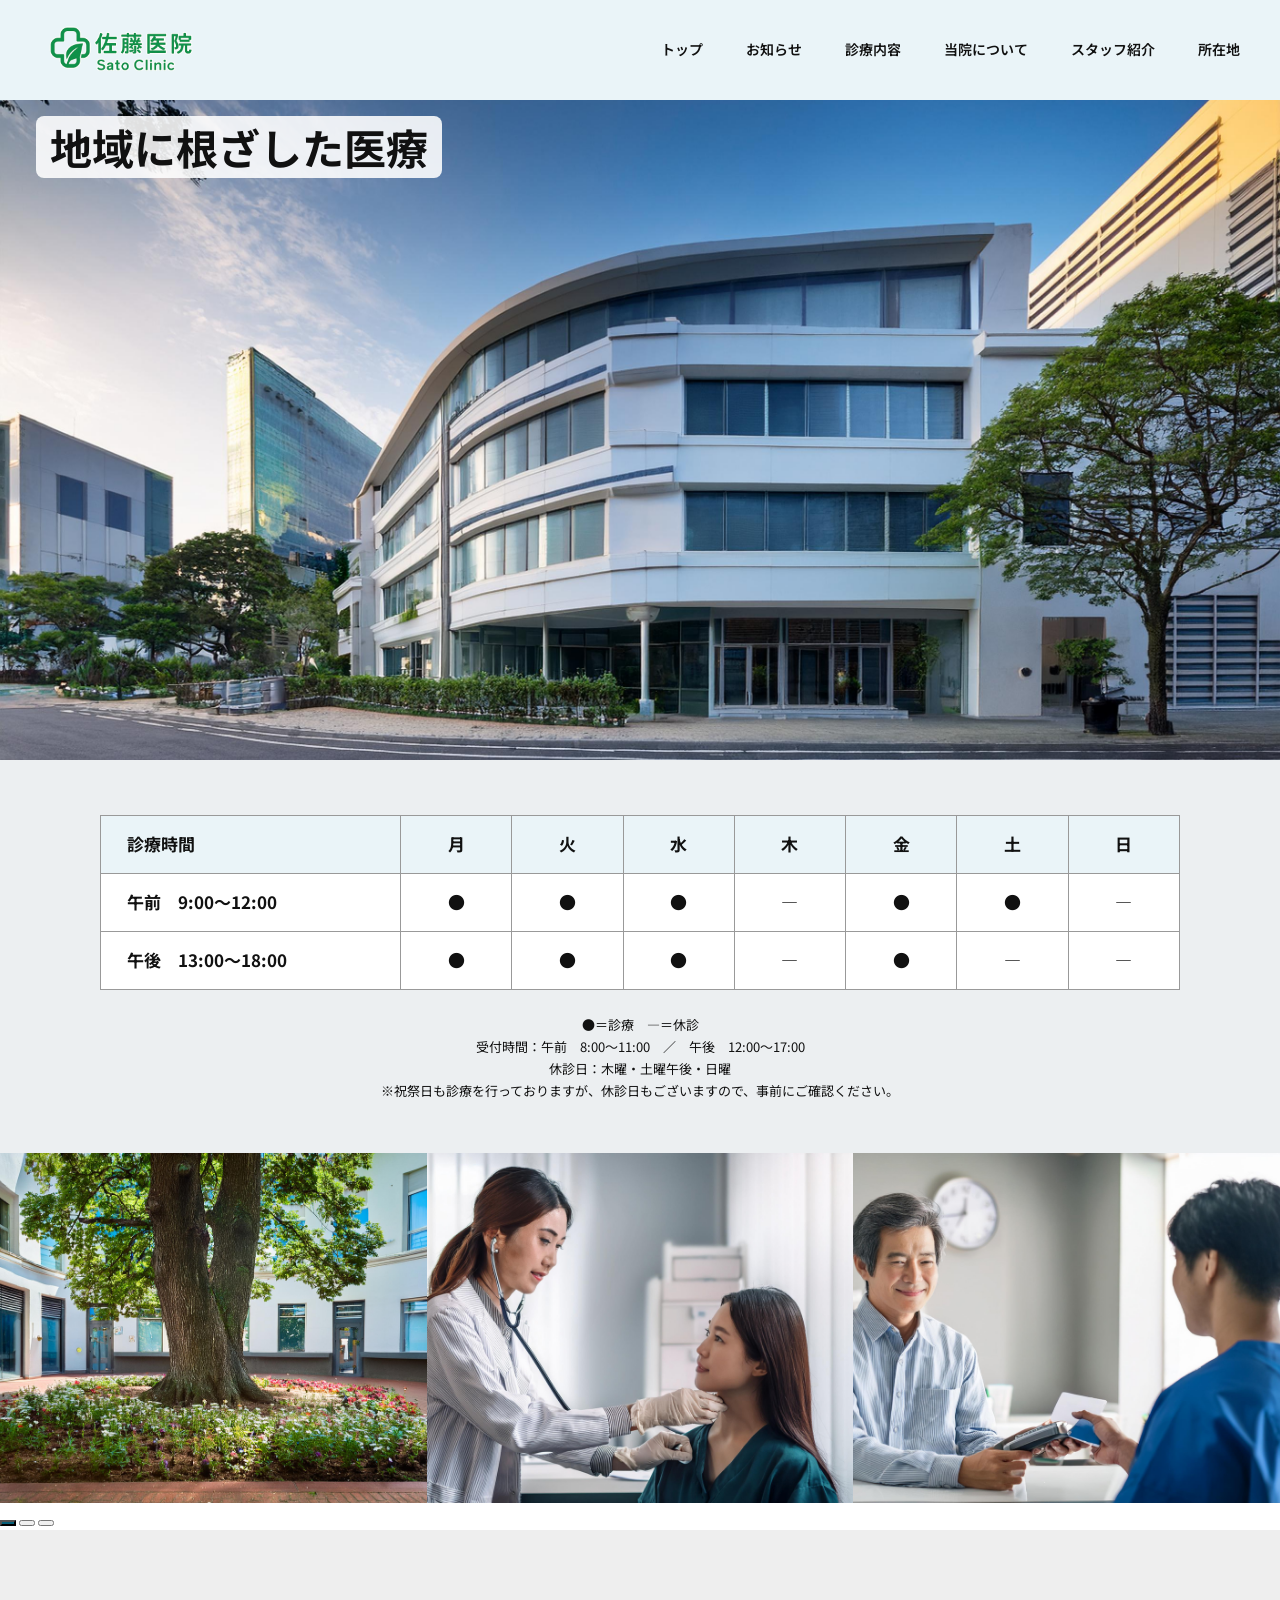
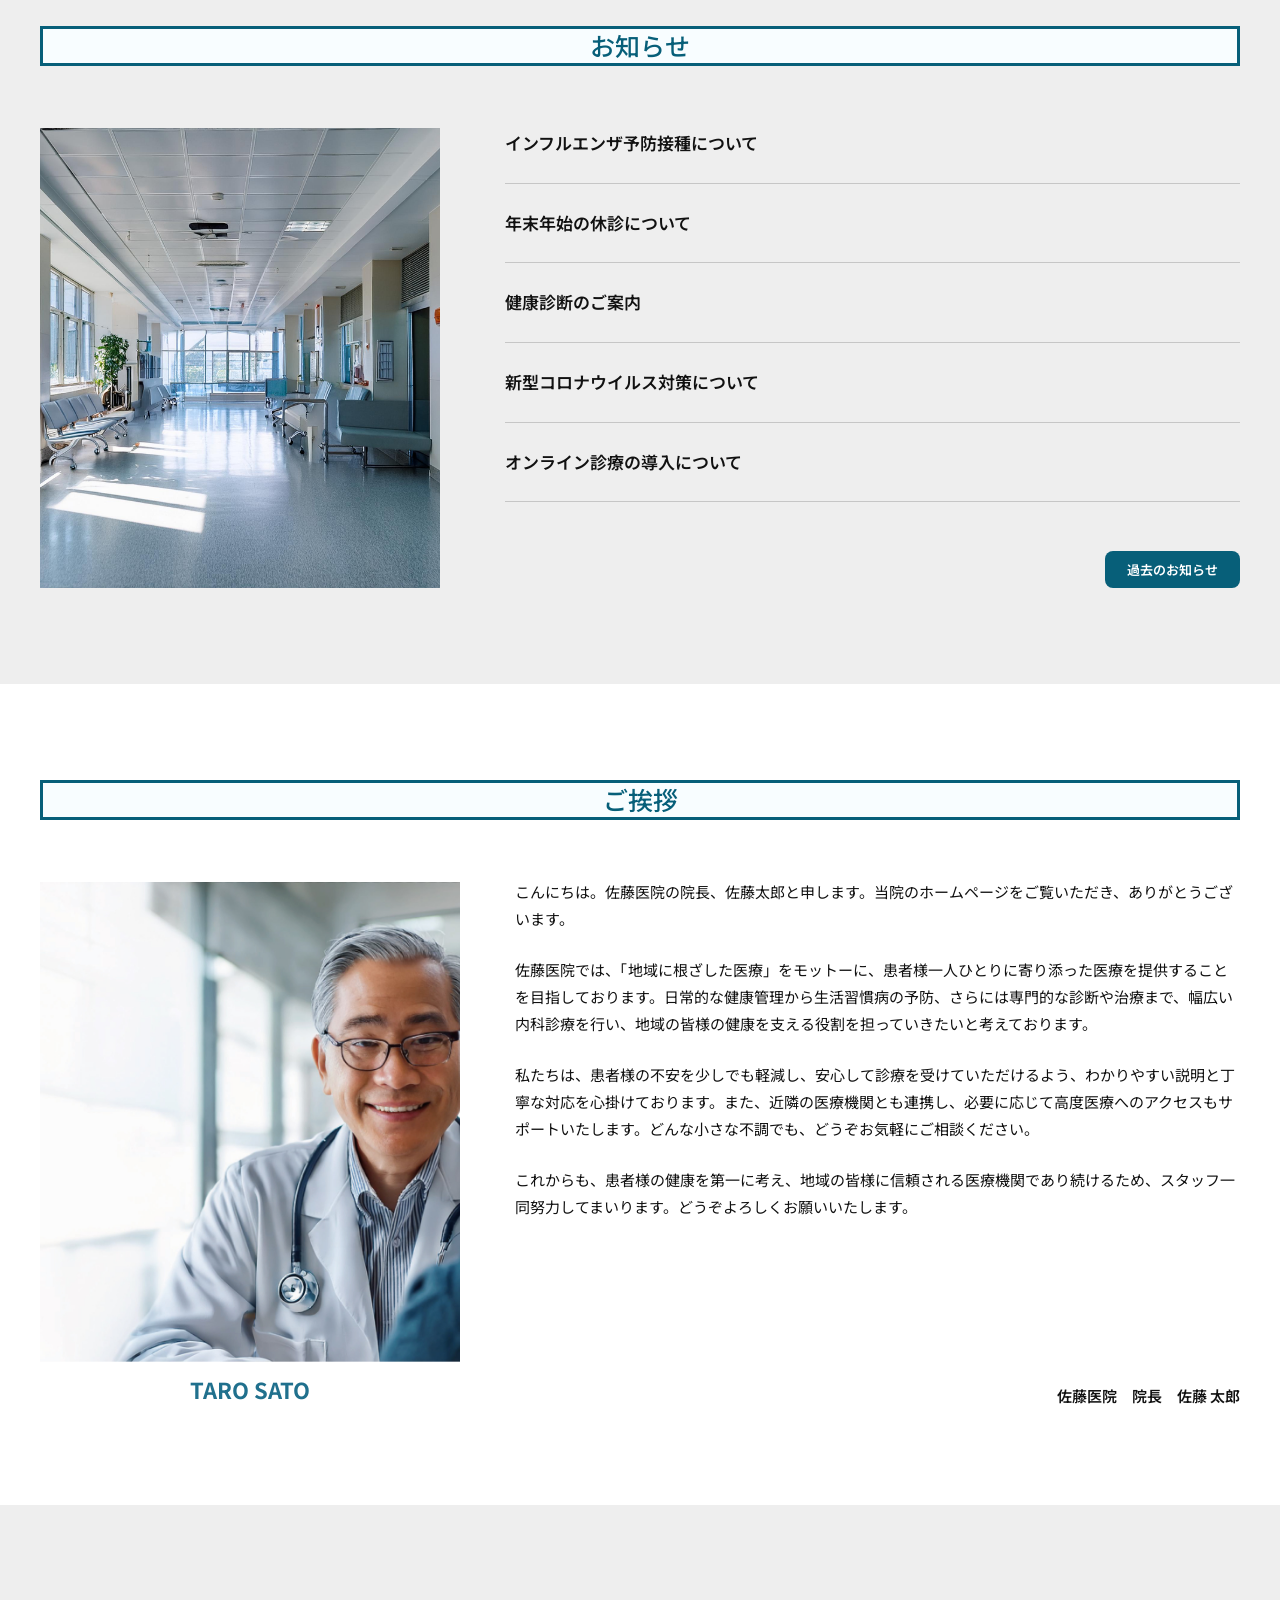
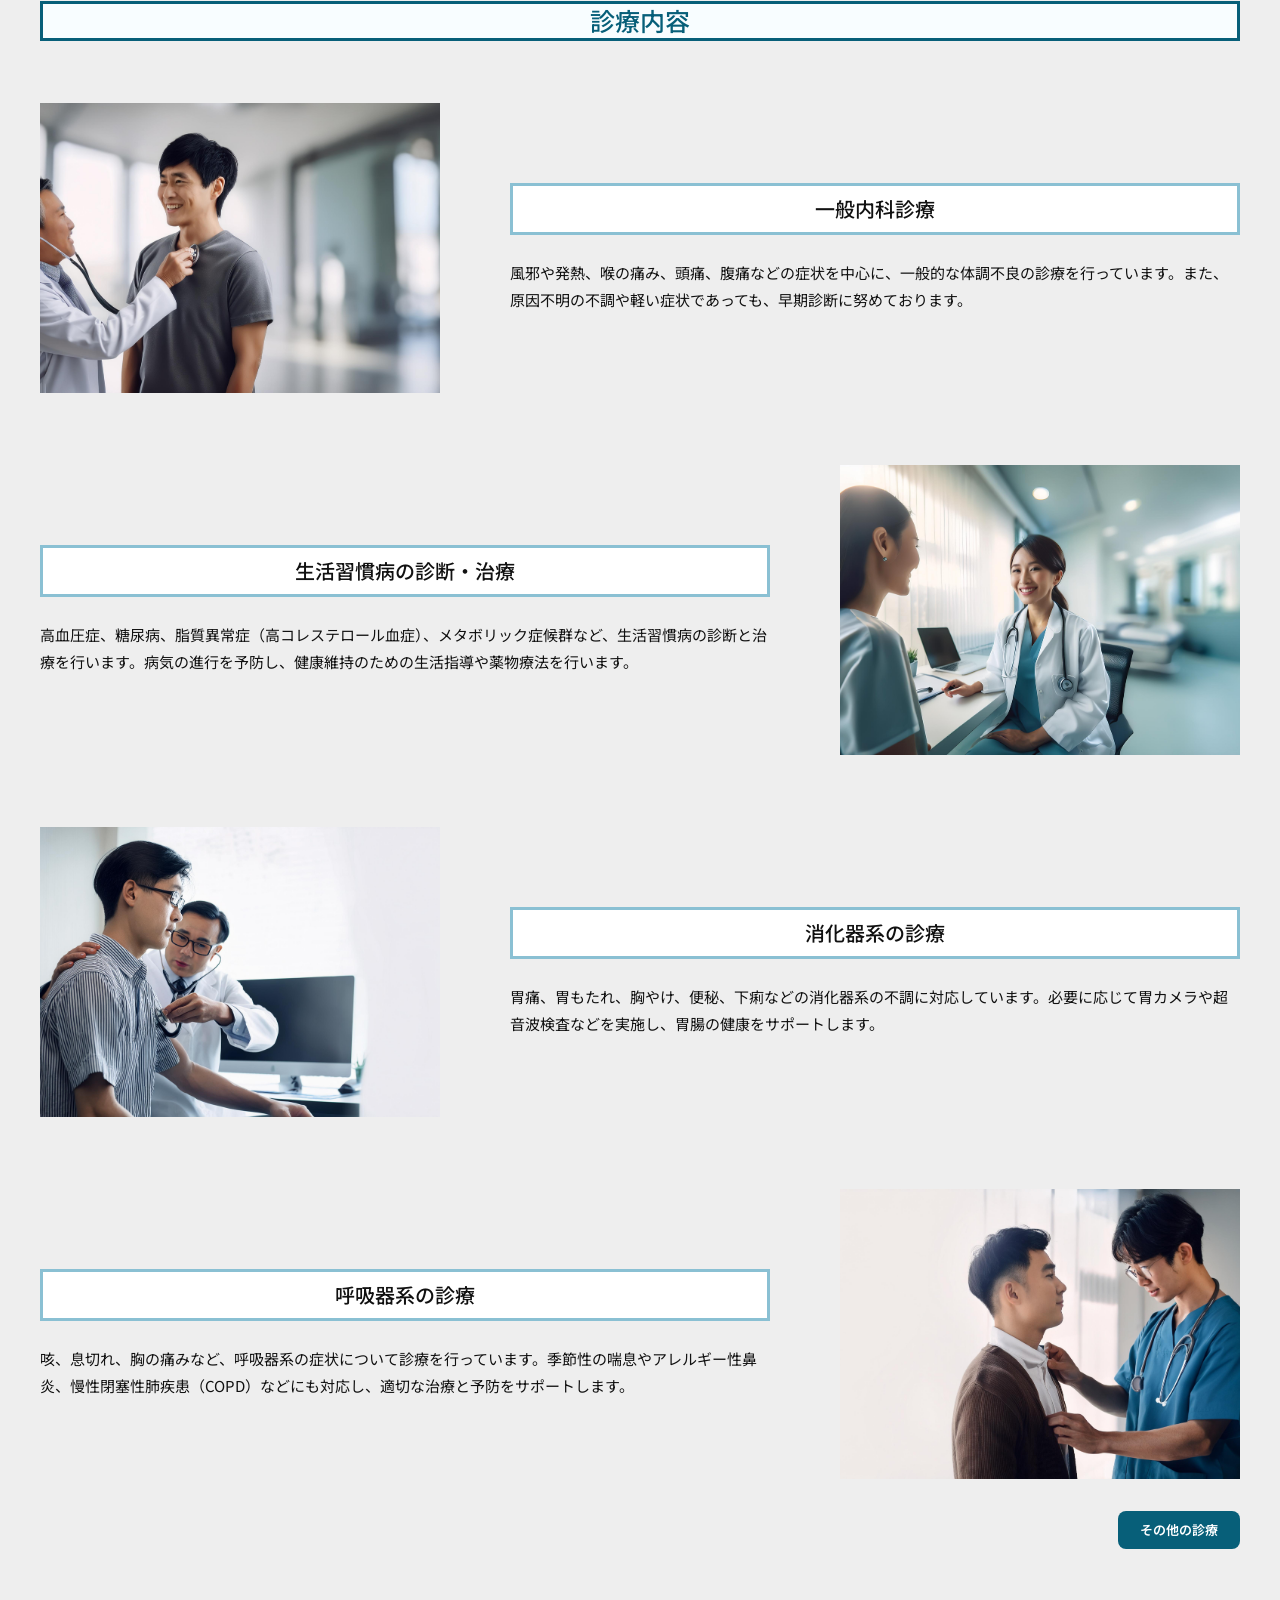
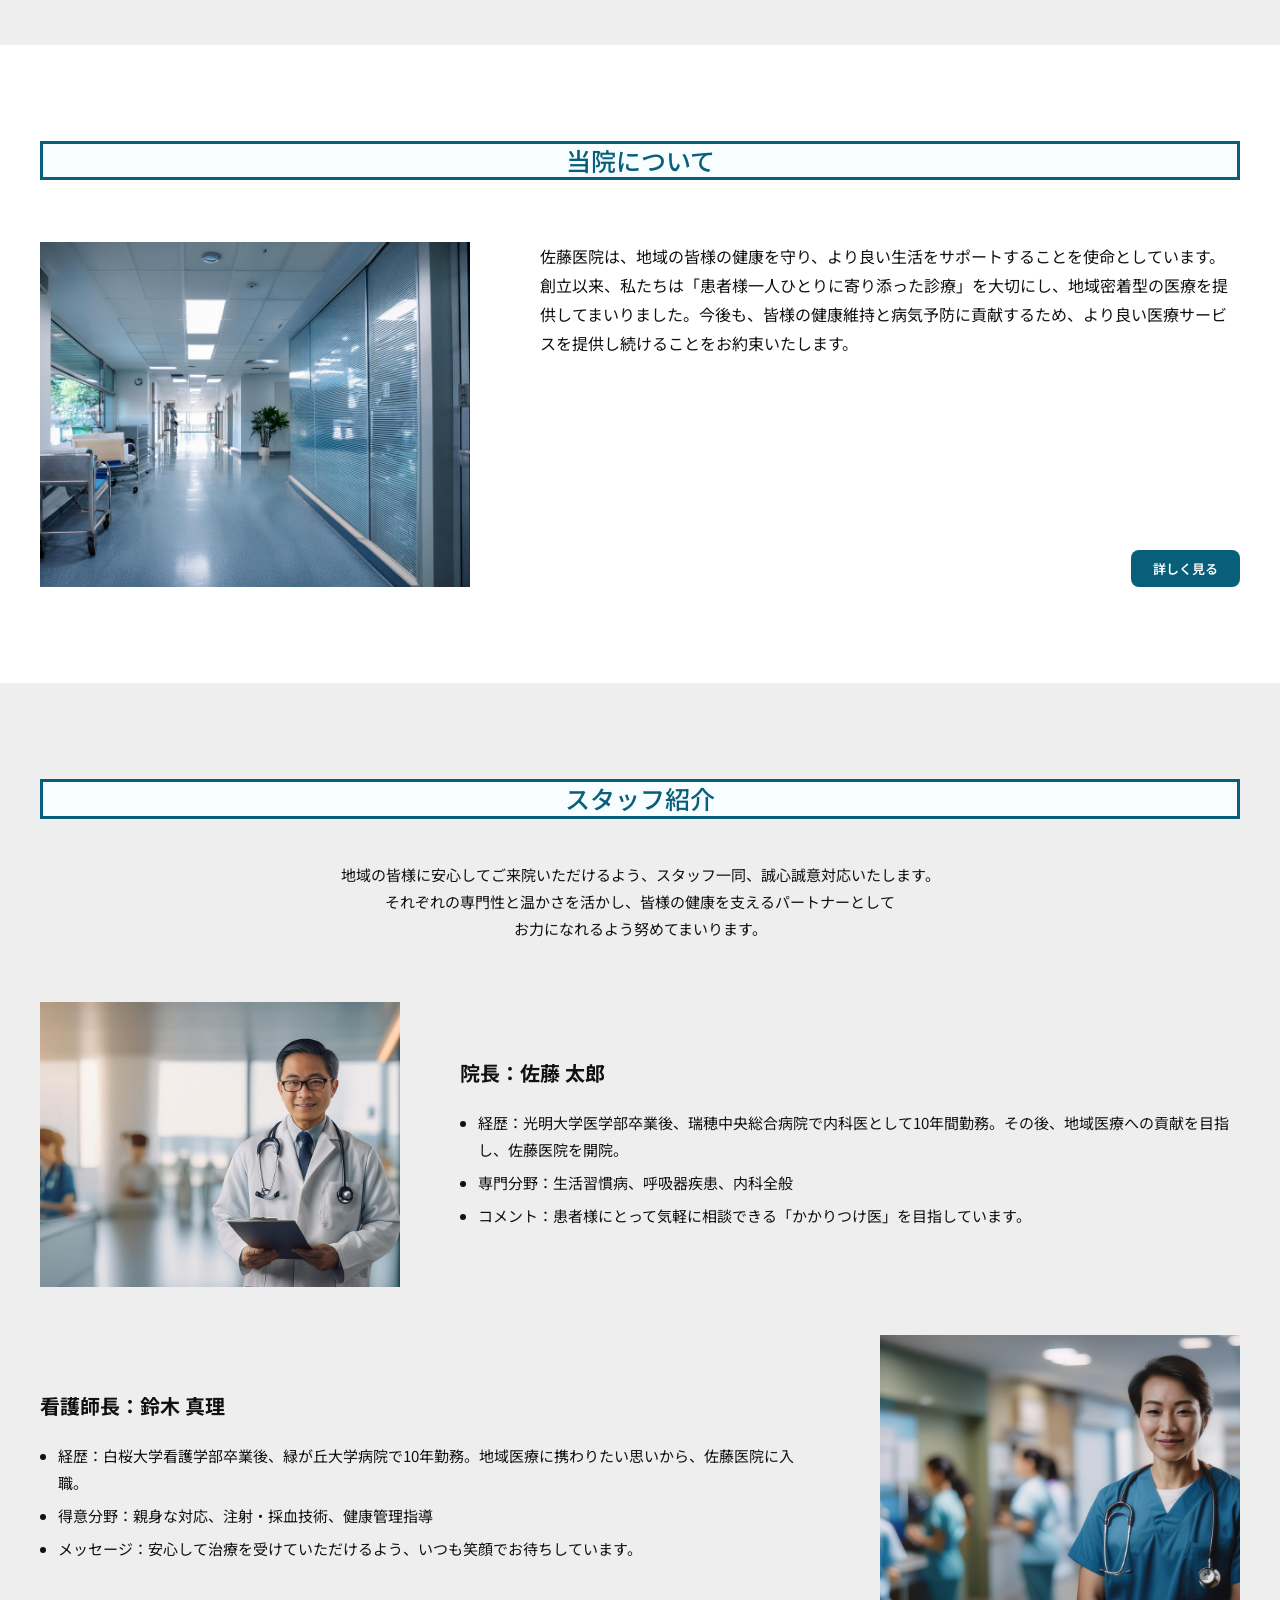
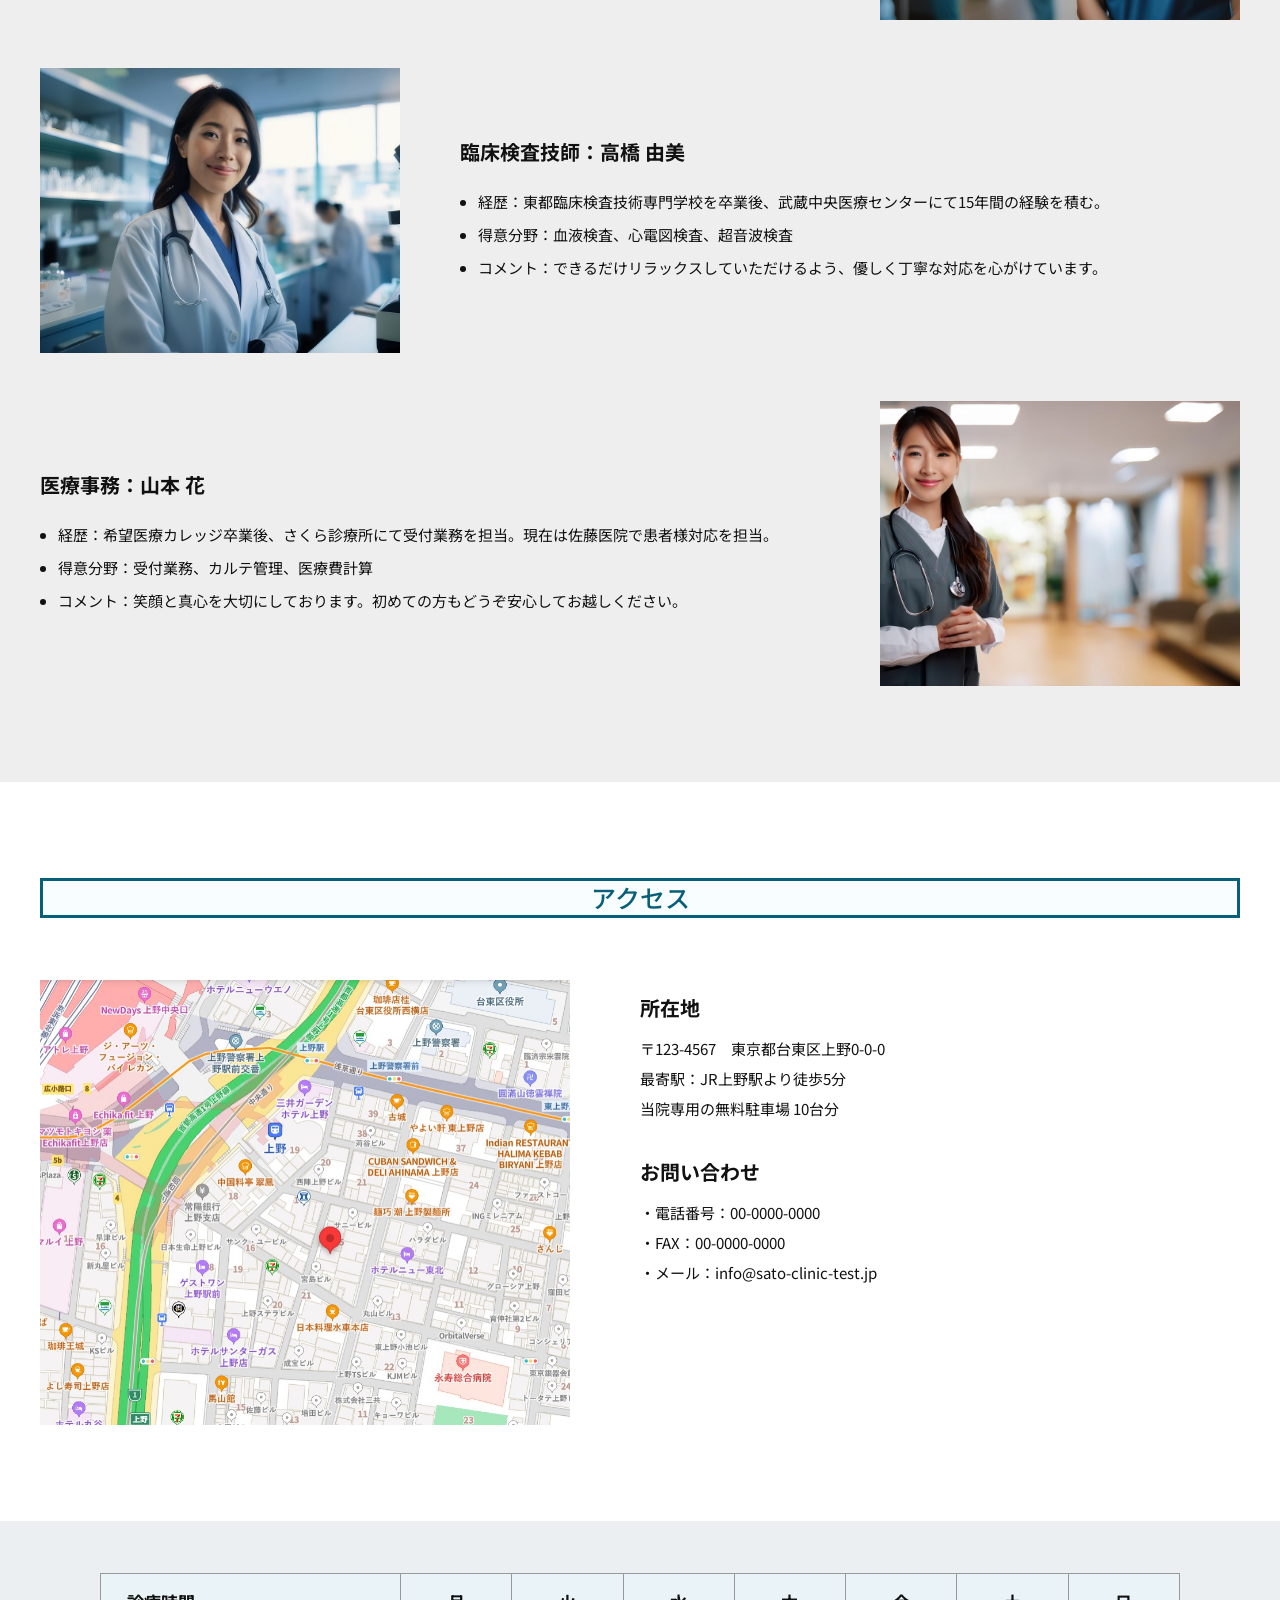
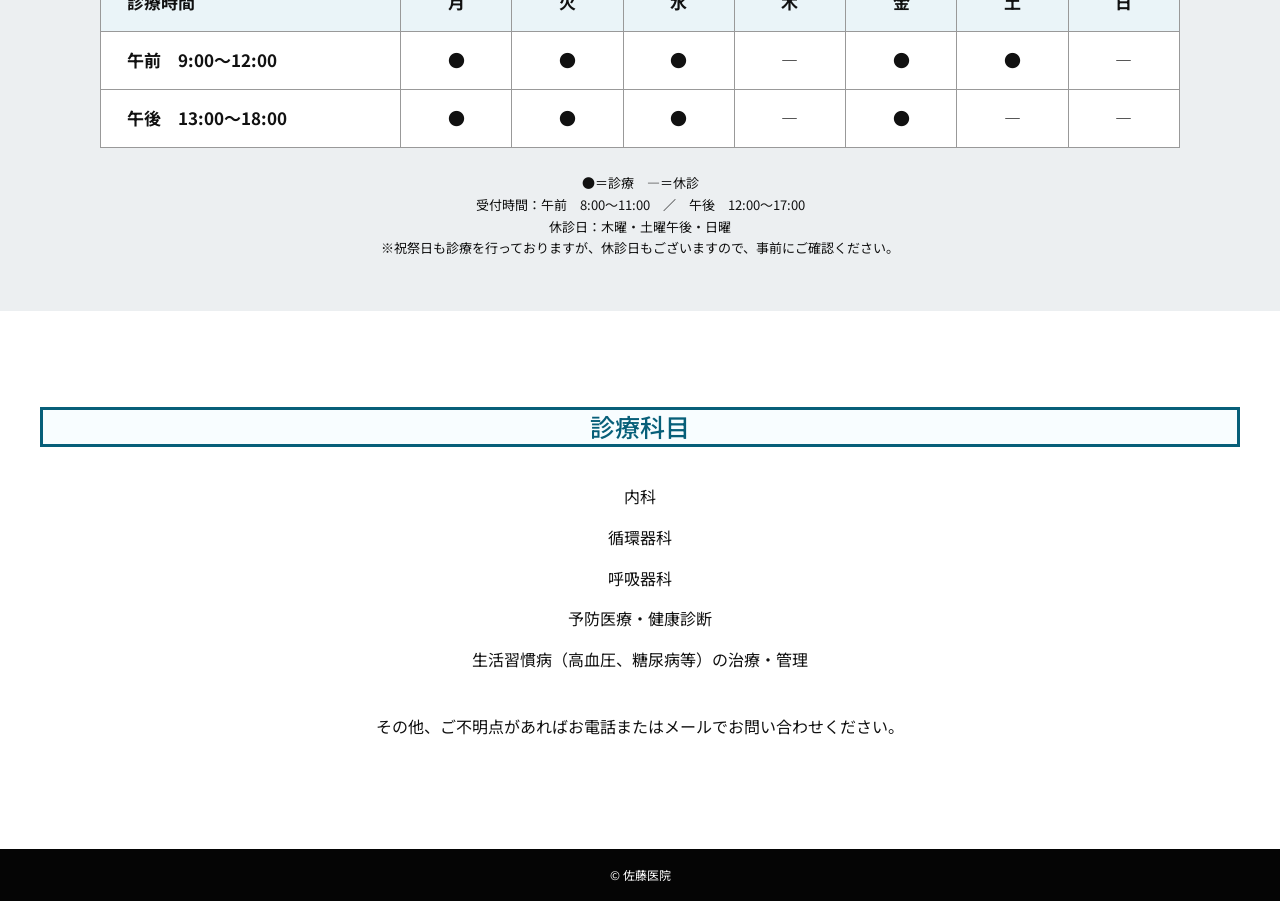
==== index.html @ 59bc017b "TOPページのHeader「診療内容」 → TOPページ内の診療内容セクション" ====
<!DOCTYPE html>
<html lang="ja">
<head>
  <meta charset="UTF-8">
  <meta name="viewport" content="width=device-width, initial-scale=1.0">
  <title>佐藤医院</title>
  <link rel="preconnect" href="https://fonts.googleapis.com">
  <link rel="preconnect" href="https://fonts.gstatic.com" crossorigin>
  <link href="https://fonts.googleapis.com/css2?family=Noto+Sans+JP:wght@400;500;600;700&display=swap" rel="stylesheet">
  <link rel="stylesheet" href="./css/style.css">
</head>
<body>
  <header class="site-header">
    <div class="header-inner">
      <a class="logo" href="#top"><img src="./assets/Logo/logo.png" alt="佐藤医院"></a>
      <nav class="global-nav" aria-label="メインナビゲーション">
        <a href="#top">トップ</a><a href="#news">お知らせ</a><a href="#medical">診療内容</a><a href="#about">当院について</a><a href="#staff">スタッフ紹介</a><a href="#access">所在地</a>
      </nav>
    </div>
  </header>

  <main id="top">
    <section class="hero">
      <img src="./assets/Hospital_Exterior/hospital_1.jpg" alt="佐藤医院 外観">
      <div class="hero-copy">地域に根ざした医療</div>
    </section>

    <section class="hours-section">
      <div class="container narrow">
        <table class="hours-table">
          <thead><tr><th>診療時間</th><th>月</th><th>火</th><th>水</th><th>木</th><th>金</th><th>土</th><th>日</th></tr></thead>
          <tbody>
            <tr><th>午前　9:00〜12:00</th><td>●</td><td>●</td><td>●</td><td>―</td><td>●</td><td>●</td><td>―</td></tr>
            <tr><th>午後　13:00〜18:00</th><td>●</td><td>●</td><td>●</td><td>―</td><td>●</td><td>―</td><td>―</td></tr>
          </tbody>
        </table>
        <div class="hours-note">
          <p>●＝診療　―＝休診</p>
          <p>受付時間：午前　8:00〜11:00　／　午後　12:00〜17:00</p>
          <p>休診日：木曜・土曜午後・日曜</p>
          <p>※祝祭日も診療を行っておりますが、休診日もございますので、事前にご確認ください。</p>
        </div>
      </div>
    </section>

    <section class="photo-strip" aria-label="院内イメージ">
      <img src="./assets/Hospital_Exterior/hospital_2.jpg" alt="医院外観">
      <img src="./assets/Patient_Image/patient_3.jpg" alt="診療風景">
      <img src="./assets/Infomation_Image/information_1.jpg" alt="診察風景">
    </section>

    <div class="photo-dots" aria-label="院内写真ページ">
      <button type="button" class="photo-dot active" aria-label="1枚目"></button>
      <button type="button" class="photo-dot" aria-label="2枚目"></button>
      <button type="button" class="photo-dot" aria-label="3枚目"></button>
    </div>

    <section class="section section-gray" id="news">
      <div class="container">
        <h2 class="section-title">お知らせ</h2>
        <div class="news-layout">
          <img class="news-photo" src="./assets/Hospital_Exterior/hospital_6.jpg" alt="院内">
          <div class="news-list">
            <a href="#">インフルエンザ予防接種について</a>
            <a href="#">年末年始の休診について</a>
            <a href="#">健康診断のご案内</a>
            <a href="#">新型コロナウイルス対策について</a>
            <a href="#">オンライン診療の導入について</a>
            <div class="align-right"><a class="button" href="./news.html">過去のお知らせ</a></div>
          </div>
        </div>
      </div>
    </section>

    <section class="section" id="greeting">
      <div class="container">
        <h2 class="section-title">ご挨拶</h2>
        <div class="greeting-layout">
          <div class="doctor-card"><img src="./assets/Doctor_Image/firstView.jpg" alt="院長 佐藤太郎"><strong>TARO SATO</strong></div>
          <div class="greeting-text">
            <p>こんにちは。佐藤医院の院長、佐藤太郎と申します。当院のホームページをご覧いただき、ありがとうございます。</p>
            <p>佐藤医院では、「地域に根ざした医療」をモットーに、患者様一人ひとりに寄り添った医療を提供することを目指しております。日常的な健康管理から生活習慣病の予防、さらには専門的な診断や治療まで、幅広い内科診療を行い、地域の皆様の健康を支える役割を担っていきたいと考えております。</p>
            <p>私たちは、患者様の不安を少しでも軽減し、安心して診療を受けていただけるよう、わかりやすい説明と丁寧な対応を心掛けております。また、近隣の医療機関とも連携し、必要に応じて高度医療へのアクセスもサポートいたします。どんな小さな不調でも、どうぞお気軽にご相談ください。</p>
            <p>これからも、患者様の健康を第一に考え、地域の皆様に信頼される医療機関であり続けるため、スタッフ一同努力してまいります。どうぞよろしくお願いいたします。</p>
            <p class="signature">佐藤医院　院長　佐藤 太郎</p>
          </div>
        </div>
      </div>
    </section>

    <section class="section section-gray" id="medical">
      <div class="container">
        <h2 class="section-title">診療内容</h2>
        <div class="medical-list">
          <article class="medical-row"><img src="./assets/Medical_Image/medical_10.jpg" alt="一般内科診療"><div><h3>一般内科診療</h3><p>風邪や発熱、喉の痛み、頭痛、腹痛などの症状を中心に、一般的な体調不良の診療を行っています。また、原因不明の不調や軽い症状であっても、早期診断に努めております。</p></div></article>
          <article class="medical-row reverse"><img src="./assets/Medical_Image/medical_4.jpg" alt="生活習慣病の診断・治療"><div><h3>生活習慣病の診断・治療</h3><p>高血圧症、糖尿病、脂質異常症（高コレステロール血症）、メタボリック症候群など、生活習慣病の診断と治療を行います。病気の進行を予防し、健康維持のための生活指導や薬物療法を行います。</p></div></article>
          <article class="medical-row"><img src="./assets/Medical_Image/medical_5.jpg" alt="消化器系の診療"><div><h3>消化器系の診療</h3><p>胃痛、胃もたれ、胸やけ、便秘、下痢などの消化器系の不調に対応しています。必要に応じて胃カメラや超音波検査などを実施し、胃腸の健康をサポートします。</p></div></article>
          <article class="medical-row reverse"><img src="./assets/Medical_Image/medical_6.jpg" alt="呼吸器系の診療"><div><h3>呼吸器系の診療</h3><p>咳、息切れ、胸の痛みなど、呼吸器系の症状について診療を行っています。季節性の喘息やアレルギー性鼻炎、慢性閉塞性肺疾患（COPD）などにも対応し、適切な治療と予防をサポートします。</p></div></article>
        </div>
        <div class="align-right"><a class="button" href="./medical.html">その他の診療</a></div>
      </div>
    </section>

    <section class="section" id="about">
      <div class="container">
        <h2 class="section-title">当院について</h2>
        <div class="about-layout"><img src="./assets/Hospital_Exterior/hospital_5.jpg" alt="院内"><div><p>佐藤医院は、地域の皆様の健康を守り、より良い生活をサポートすることを使命としています。創立以来、私たちは「患者様一人ひとりに寄り添った診療」を大切にし、地域密着型の医療を提供してまいりました。今後も、皆様の健康維持と病気予防に貢献するため、より良い医療サービスを提供し続けることをお約束いたします。</p><div class="align-right"><a class="button" href="#">詳しく見る</a></div></div></div>
      </div>
    </section>

    <section class="section section-gray" id="staff">
      <div class="container">
        <h2 class="section-title">スタッフ紹介</h2>
        <p class="staff-intro">地域の皆様に安心してご来院いただけるよう、スタッフ一同、誠心誠意対応いたします。<br>それぞれの専門性と温かさを活かし、皆様の健康を支えるパートナーとして<br>お力になれるよう努めてまいります。</p>
        <div class="staff-list">
          <article class="staff-row"><img src="./assets/Doctor_Image/sato_taro.jpg" alt="院長 佐藤太郎"><div><h3>院長：佐藤 太郎</h3><ul><li>経歴：光明大学医学部卒業後、瑞穂中央総合病院で内科医として10年間勤務。その後、地域医療への貢献を目指し、佐藤医院を開院。</li><li>専門分野：生活習慣病、呼吸器疾患、内科全般</li><li>コメント：患者様にとって気軽に相談できる「かかりつけ医」を目指しています。</li></ul></div></article>
          <article class="staff-row reverse"><img src="./assets/Doctor_Image/suzuki_mari.jpg" alt="看護師長 鈴木真理"><div><h3>看護師長：鈴木 真理</h3><ul><li>経歴：白桜大学看護学部卒業後、緑が丘大学病院で10年勤務。地域医療に携わりたい思いから、佐藤医院に入職。</li><li>得意分野：親身な対応、注射・採血技術、健康管理指導</li><li>メッセージ：安心して治療を受けていただけるよう、いつも笑顔でお待ちしています。</li></ul></div></article>
          <article class="staff-row"><img src="./assets/Doctor_Image/takahashi_yumi.jpg" alt="臨床検査技師 高橋由美"><div><h3>臨床検査技師：高橋 由美</h3><ul><li>経歴：東都臨床検査技術専門学校を卒業後、武蔵中央医療センターにて15年間の経験を積む。</li><li>得意分野：血液検査、心電図検査、超音波検査</li><li>コメント：できるだけリラックスしていただけるよう、優しく丁寧な対応を心がけています。</li></ul></div></article>
          <article class="staff-row reverse"><img src="./assets/Doctor_Image/yamamoto_hana.jpg" alt="医療事務 山本花"><div><h3>医療事務：山本 花</h3><ul><li>経歴：希望医療カレッジ卒業後、さくら診療所にて受付業務を担当。現在は佐藤医院で患者様対応を担当。</li><li>得意分野：受付業務、カルテ管理、医療費計算</li><li>コメント：笑顔と真心を大切にしております。初めての方もどうぞ安心してお越しください。</li></ul></div></article>
        </div>
      </div>
    </section>

    <section class="section" id="access">
      <div class="container">
        <h2 class="section-title">アクセス</h2>
        <div class="access-layout"><img src="./assets/map.jpg" alt="佐藤医院周辺地図"><div class="access-text"><h3>所在地</h3><p>〒123-4567　東京都台東区上野0-0-0<br>最寄駅：JR上野駅より徒歩5分<br>当院専用の無料駐車場 10台分</p><h3>お問い合わせ</h3><p>・電話番号：00-0000-0000<br>・FAX：00-0000-0000<br>・メール：info@sato-clinic-test.jp</p></div></div>
      </div>
    </section>

    <section class="hours-section bottom-hours"><div class="container narrow"><table class="hours-table"><thead><tr><th>診療時間</th><th>月</th><th>火</th><th>水</th><th>木</th><th>金</th><th>土</th><th>日</th></tr></thead><tbody><tr><th>午前　9:00〜12:00</th><td>●</td><td>●</td><td>●</td><td>―</td><td>●</td><td>●</td><td>―</td></tr><tr><th>午後　13:00〜18:00</th><td>●</td><td>●</td><td>●</td><td>―</td><td>●</td><td>―</td><td>―</td></tr></tbody></table><div class="hours-note"><p>●＝診療　―＝休診</p><p>受付時間：午前　8:00〜11:00　／　午後　12:00〜17:00</p><p>休診日：木曜・土曜午後・日曜</p><p>※祝祭日も診療を行っておりますが、休診日もございますので、事前にご確認ください。</p></div></div></section>

    <section class="section subjects"><div class="container"><h2 class="section-title">診療科目</h2><p>内科</p><p>循環器科</p><p>呼吸器科</p><p>予防医療・健康診断</p><p>生活習慣病（高血圧、糖尿病等）の治療・管理</p><p class="subject-note">その他、ご不明点があればお電話またはメールでお問い合わせください。</p></div></section>
  </main>

  <footer class="site-footer">© 佐藤医院</footer>
  <script>
    const gallery = document.querySelector('.photo-strip');
    const photoDots = document.querySelectorAll('.photo-dot');
    if (gallery && photoDots.length) {
      const updatePhotoDots = () => {
        const index = Math.round(gallery.scrollLeft / gallery.clientWidth);
        photoDots.forEach((dot, dotIndex) => dot.classList.toggle('active', dotIndex === index));
      };
      photoDots.forEach((dot, index) => dot.addEventListener('click', () => {
        gallery.scrollTo({left: index * gallery.clientWidth, behavior: 'smooth'});
      }));
      gallery.addEventListener('scroll', updatePhotoDots, {passive: true});
      updatePhotoDots();
    }
    document.querySelectorAll('.news-list>a:not(.button)').forEach((link, index) => {
      link.href = `./news.html#news-${index + 1}`;
    });
    const sections = document.querySelectorAll('main > section');
    const reduceMotion = window.matchMedia('(prefers-reduced-motion: reduce)').matches;

    if (reduceMotion) {
      sections.forEach((section) => section.classList.add('is-visible'));
    } else {
      sections.forEach((section) => section.classList.add('reveal-section'));
      const observer = new IntersectionObserver((entries, observer) => {
        entries.forEach((entry) => {
          if (entry.isIntersecting) {
            entry.target.classList.add('is-visible');
            observer.unobserve(entry.target);
          }
        });
      }, { threshold: 0.1 });
      sections.forEach((section) => observer.observe(section));
    }
  </script>
</body>
</html>
---- css/style.css ----
:root{--blue:#075f79;--light:#e9edf0;--text:#111}
*{box-sizing:border-box}html{scroll-behavior:smooth}body{margin:0;min-width:1200px;color:var(--text);font-family:'Noto Sans JP',sans-serif;font-size:15px;line-height:1.8;background:#fff}img{display:block;max-width:100%}a{color:inherit;text-decoration:none}.container{width:1200px;margin:0 auto}.narrow{width:1080px}.site-header{height:100px;background:#fff}.header-inner{width:1200px;height:100%;margin:auto;display:flex;align-items:center;justify-content:space-between}.logo img{width:165px;height:auto}.global-nav{display:flex;gap:43px;font-size:14px;font-weight:600}.global-nav a{padding:10px 0}.hero{height:660px;position:relative;overflow:hidden}.hero>img{width:100%;height:100%;object-fit:cover;object-position:center 48%}.hero-copy{position:absolute;left:36px;top:16px;background:rgba(255,255,255,.88);font-weight:700;font-size:42px;line-height:1.15;padding:7px 14px}.hours-section{background:#eceff1;padding:55px 0 50px}.hours-table{width:100%;border-collapse:collapse;background:#fff;font-size:17px}.hours-table th,.hours-table td{height:58px;border-bottom:1px solid #999;text-align:center}.hours-table thead th{background:#f7fbfc;border-top:1px solid #999}.hours-table th:first-child{width:300px;text-align:left;padding-left:26px}.hours-note{text-align:center;font-size:13px;line-height:1.45;margin-top:26px}.hours-note p{margin:3px 0}.photo-strip{height:350px;display:grid;grid-template-columns:repeat(3,1fr);overflow:hidden}.photo-strip img{width:100%;height:100%;object-fit:cover}.section{padding:65px 0 80px}.section-gray{background:#eee}.section-title{margin:0 0 62px;text-align:center;border:3px solid var(--blue);background:#f8fdff;color:var(--blue);font-size:25px;font-weight:500;line-height:1.35}.news-layout{display:grid;grid-template-columns:400px 1fr;gap:65px;align-items:start}.news-photo{width:400px;height:460px;object-fit:cover}.news-list{padding-top:3px}.news-list>a{display:block;padding:24px 0;border-bottom:1px solid #c6c6c6;font-size:17px;font-weight:600}.align-right{text-align:right}.button{display:inline-block;background:var(--blue);color:#fff;font-size:13px;font-weight:600;padding:7px 22px;margin-top:32px}.greeting-layout{display:grid;grid-template-columns:420px 1fr;gap:55px;align-items:start}.doctor-card img{width:420px;height:480px;object-fit:cover;object-position:center}.doctor-card strong{display:block;text-align:center;color:#20708d;font-size:22px;margin-top:8px}.greeting-text{font-size:15px}.greeting-text p{margin:0 0 18px}.signature{text-align:right;font-weight:600}.medical-list{display:flex;flex-direction:column;gap:72px}.medical-row{display:grid;grid-template-columns:400px 1fr;gap:70px;align-items:center}.medical-row.reverse{grid-template-columns:1fr 400px}.medical-row.reverse img{grid-column:2;grid-row:1}.medical-row.reverse div{grid-column:1;grid-row:1}.medical-row img{width:400px;height:290px;object-fit:cover}.medical-row h3{font-size:20px;font-weight:500;margin:0 0 24px;padding:5px 18px;text-align:center;border-bottom:3px solid #8ac0d3;background:#fff}.medical-row p{margin:0;font-size:15px}.about-layout{display:grid;grid-template-columns:430px 1fr;gap:70px;align-items:start}.about-layout img{width:430px;height:345px;object-fit:cover}.about-layout p{font-size:16px;margin:8px 0 0}.staff-intro{text-align:center;margin:-20px 0 60px;font-size:15px}.staff-list{display:flex;flex-direction:column;gap:48px}.staff-row{display:grid;grid-template-columns:360px 1fr;gap:60px;align-items:center}.staff-row.reverse{grid-template-columns:1fr 360px}.staff-row.reverse img{grid-column:2;grid-row:1}.staff-row.reverse div{grid-column:1;grid-row:1}.staff-row img{width:360px;height:285px;object-fit:cover}.staff-row h3{font-size:20px;margin:0 0 18px}.staff-row ul{margin:0;padding-left:18px}.staff-row li{margin:6px 0}.access-layout{display:grid;grid-template-columns:530px 1fr;gap:70px;align-items:start}.access-layout>img{width:530px;height:445px;object-fit:cover}.access-text h3{font-size:20px;margin:10px 0 8px}.access-text p{margin:0 0 30px;line-height:2}.bottom-hours{padding-top:52px}.subjects{text-align:center;padding-top:52px;padding-bottom:100px}.subjects .section-title{margin-bottom:35px}.subjects p{margin:12px 0;font-size:16px}.subject-note{margin-top:38px!important}.site-footer{height:52px;background:#050505;color:#fff;display:flex;align-items:center;justify-content:center;font-size:12px}
.hours-table thead th{background:#EAF4F8}
.hours-table{border-left:1px solid #999;border-right:1px solid #999}
.hours-table th:not(:last-child),.hours-table td:not(:last-child){border-right:1px solid #999}
.hero-copy{border-radius:8px}
.button{border-radius:8px}
.greeting-layout{align-items:stretch}
.greeting-text{display:flex;flex-direction:column}
.greeting-text .signature{margin:auto 0 0}
.greeting-text>p:not(.signature){margin-bottom:24px}
.medical-row h3{border:3px solid #8ac0d3}
.greeting-text>p:first-child{margin-top:-4px}
.reveal-section{opacity:0;transform:translateY(20px);transition:opacity .8s ease,transform .8s ease}.reveal-section.is-visible{opacity:1;transform:translateY(0)}
@media (prefers-reduced-motion:reduce){.reveal-section{opacity:1;transform:none;transition:none}}
.site-header{background:#EAF4F8}
.news-layout{align-items:stretch}
.news-list{display:flex;flex-direction:column;padding-top:0}
.news-list>.align-right{margin-top:auto}
.news-list{margin-top:0;margin-bottom:0}
.news-list>a:first-child{margin-top:0;padding-top:0}
.news-list>.align-right{margin-bottom:0;padding-bottom:0}
.about-layout{align-items:stretch}
.about-layout>div{display:flex;flex-direction:column}
.about-layout>div>p:first-child{margin-top:0}
.about-layout .align-right{margin-top:auto;margin-bottom:0}
.photo-dots .photo-dot.active{background:var(--blue)}
@media (max-width:768px){body{min-width:0}.container,.narrow{width:100%;max-width:100%;margin:0;padding-left:20px;padding-right:20px}.header-inner{width:100%;padding:0 20px}.global-nav{gap:14px;flex-wrap:wrap;font-size:12px}.hero{height:440px}.hero-copy{left:20px;right:20px;top:16px;font-size:30px;white-space:normal}.hours-table{width:100%;table-layout:fixed;font-size:12px}.hours-table th:first-child{width:auto;padding-left:4px}.hours-table th,.hours-table td{height:48px;padding-left:2px;padding-right:2px}.photo-strip{height:auto;display:flex;overflow-x:auto;scroll-snap-type:x mandatory;scrollbar-width:none}.photo-strip::-webkit-scrollbar{display:none}.photo-strip img{flex:0 0 100%;width:100%;height:260px;scroll-snap-align:start;object-fit:cover}.photo-dots{display:flex;justify-content:center;gap:8px;padding:12px 0}.photo-dots button{width:9px;height:9px;padding:0;border:0;border-radius:50%;background:#b8cbd2}.news-layout,.greeting-layout,.medical-row,.medical-row.reverse,.about-layout,.staff-row,.staff-row.reverse,.access-layout{display:flex;flex-direction:column;gap:28px}.news-photo,.doctor-card img,.medical-row img,.about-layout img,.staff-row img,.access-layout>img{width:100%;max-width:100%;height:auto}.news-list,.greeting-text,.about-layout>div{width:100%}.section{padding:44px 0 54px}.section-title{margin-bottom:36px;font-size:22px}}
@media (max-width:480px){.container,.narrow{padding-left:16px;padding-right:16px}.header-inner{padding:14px 16px;flex-direction:column;align-items:flex-start;min-height:76px}.hero{height:320px}.hero-copy{left:16px;right:16px;top:14px;font-size:24px;padding:6px 10px}.photo-strip img{height:220px}.hours-table{font-size:10px}.hours-table th,.hours-table td{height:42px}.section-title{font-size:20px}}
.news-page-list{max-width:900px;margin:0 auto}.news-page-list a{display:block;padding:24px 0;border-bottom:1px solid #c6c6c6;font-size:17px;font-weight:600}
.news-page-list article{padding:0 0 34px;margin:0 0 34px;border-bottom:1px solid #c6c6c6}.news-page-list article:last-child{margin-bottom:0}.news-page-list h2{margin:0 0 16px;color:var(--blue);font-size:20px;font-weight:600}.news-page-list p{margin:0;font-size:15px;line-height:2}
@media (max-width:768px){.news-page-list a{padding:18px 0;font-size:15px}}
.medical-page-list{max-width:900px;margin:0 auto}.medical-page-list article{padding:0 0 34px;margin:0 0 34px;border-bottom:1px solid #c6c6c6}.medical-page-list article:last-child{margin-bottom:0}.medical-page-list h2{margin:0 0 16px;padding:8px 18px;border:3px solid #8ac0d3;background:#fff;text-align:center;color:var(--blue);font-size:20px;font-weight:500}.medical-page-list p{margin:0;font-size:15px;line-height:2}
@media (max-width:768px){.medical-page-list h2{font-size:18px;padding:7px 12px}.medical-page-list p{font-size:14px}}
.section{padding:96px 0}
.subjects{padding:96px 0}
@media (max-width:768px){.section{padding:56px 0}.subjects{padding:56px 0}}
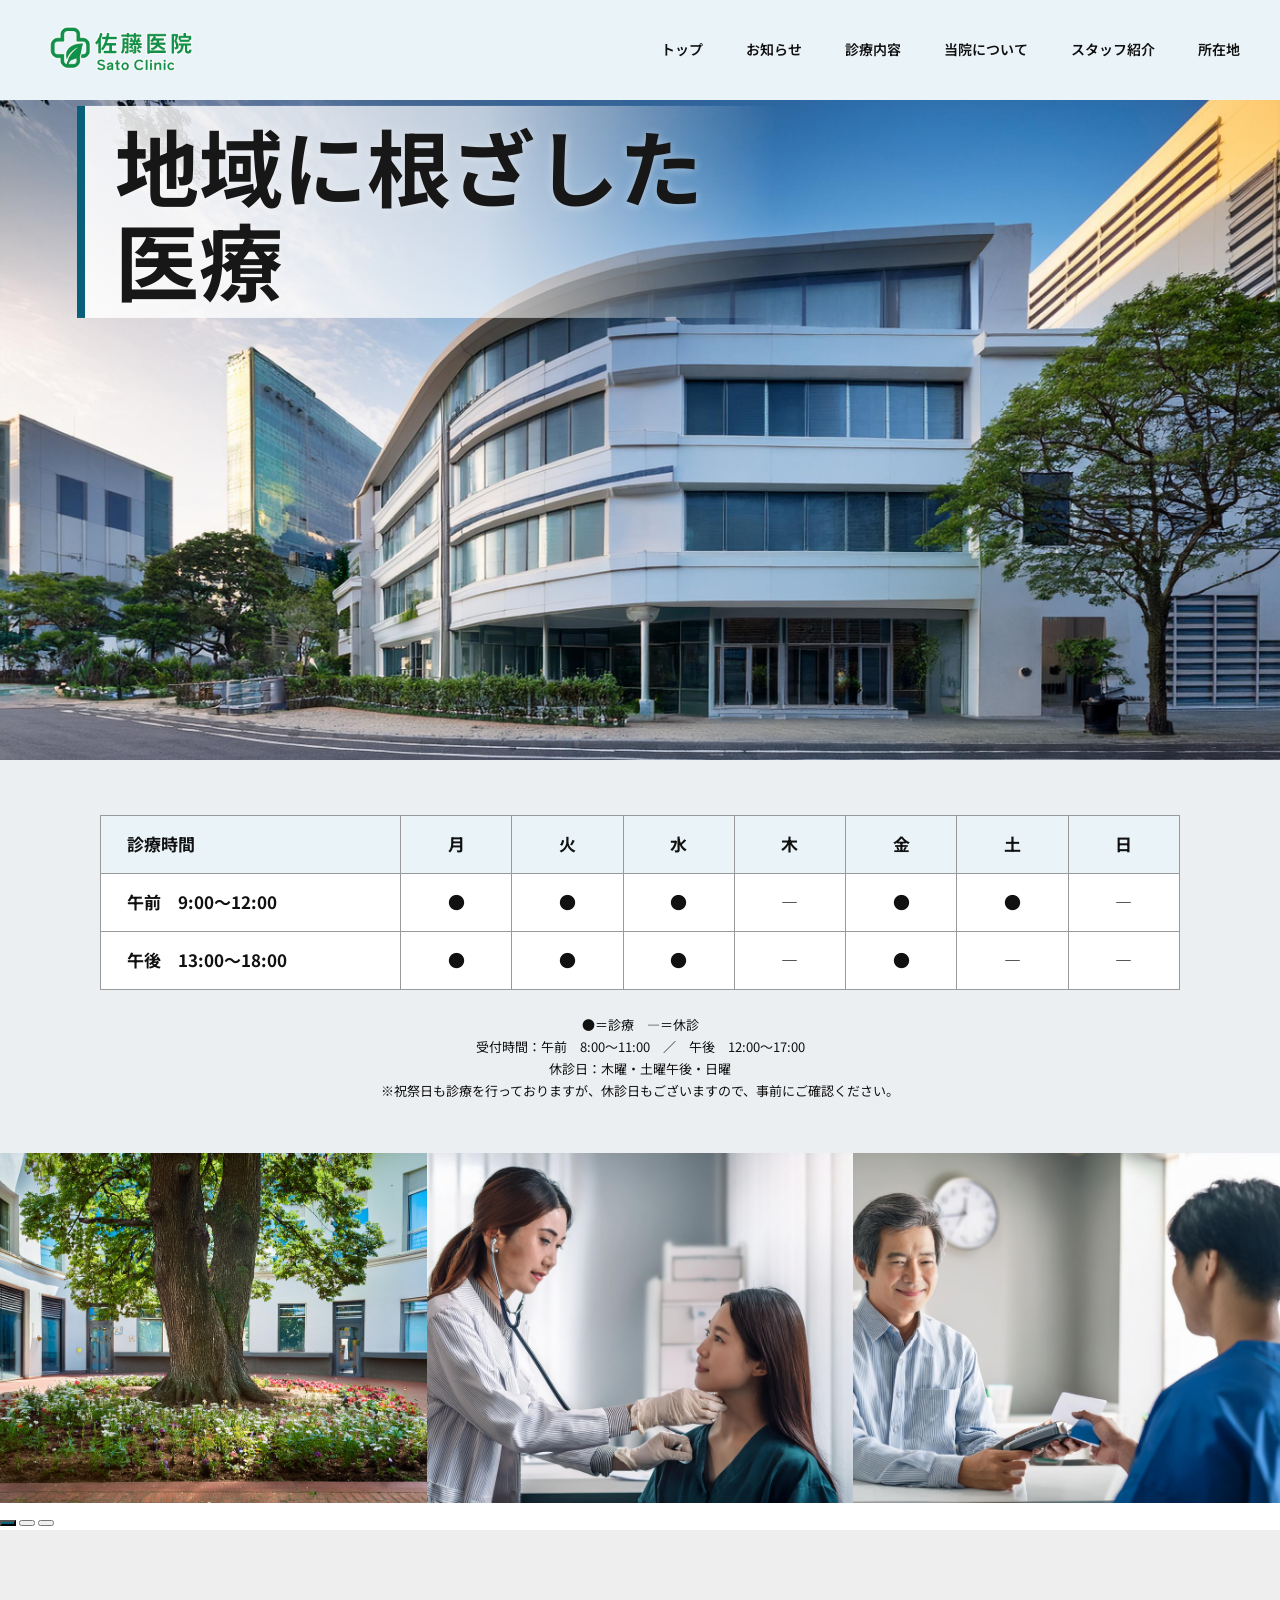
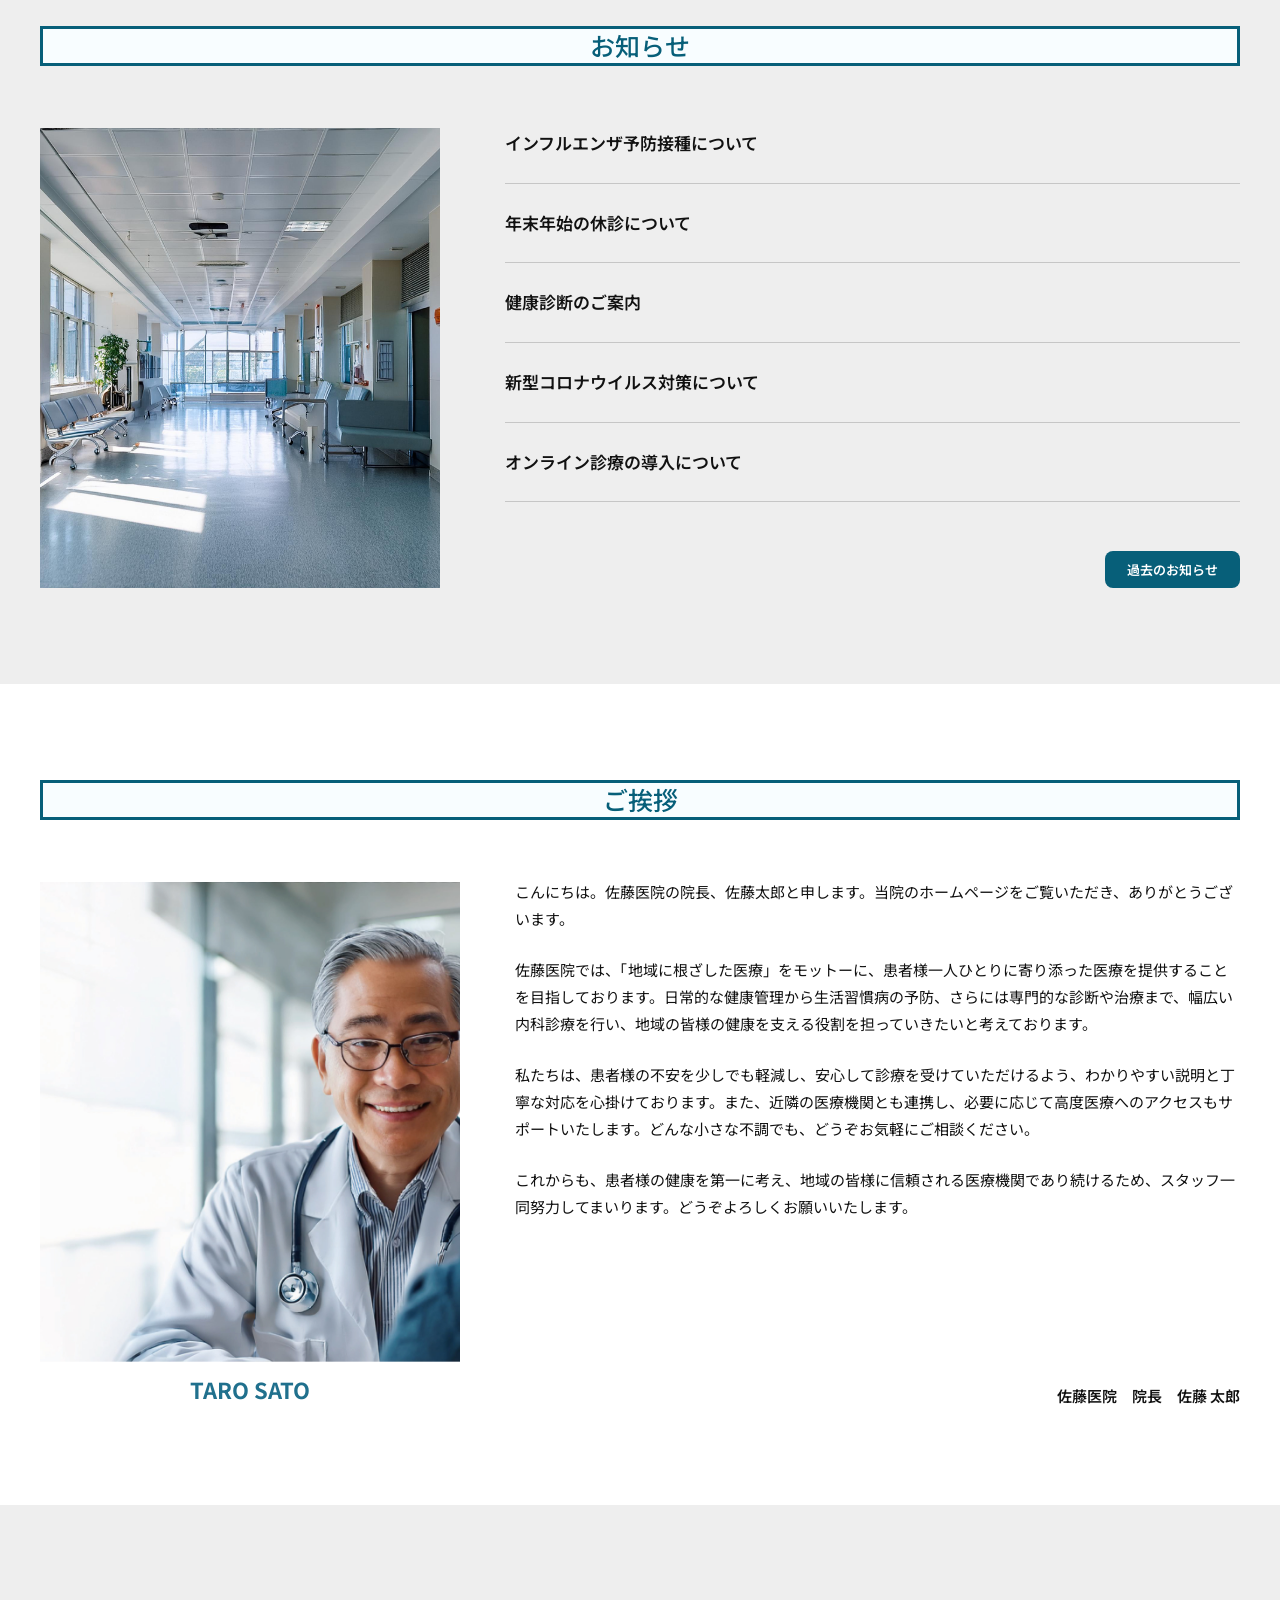
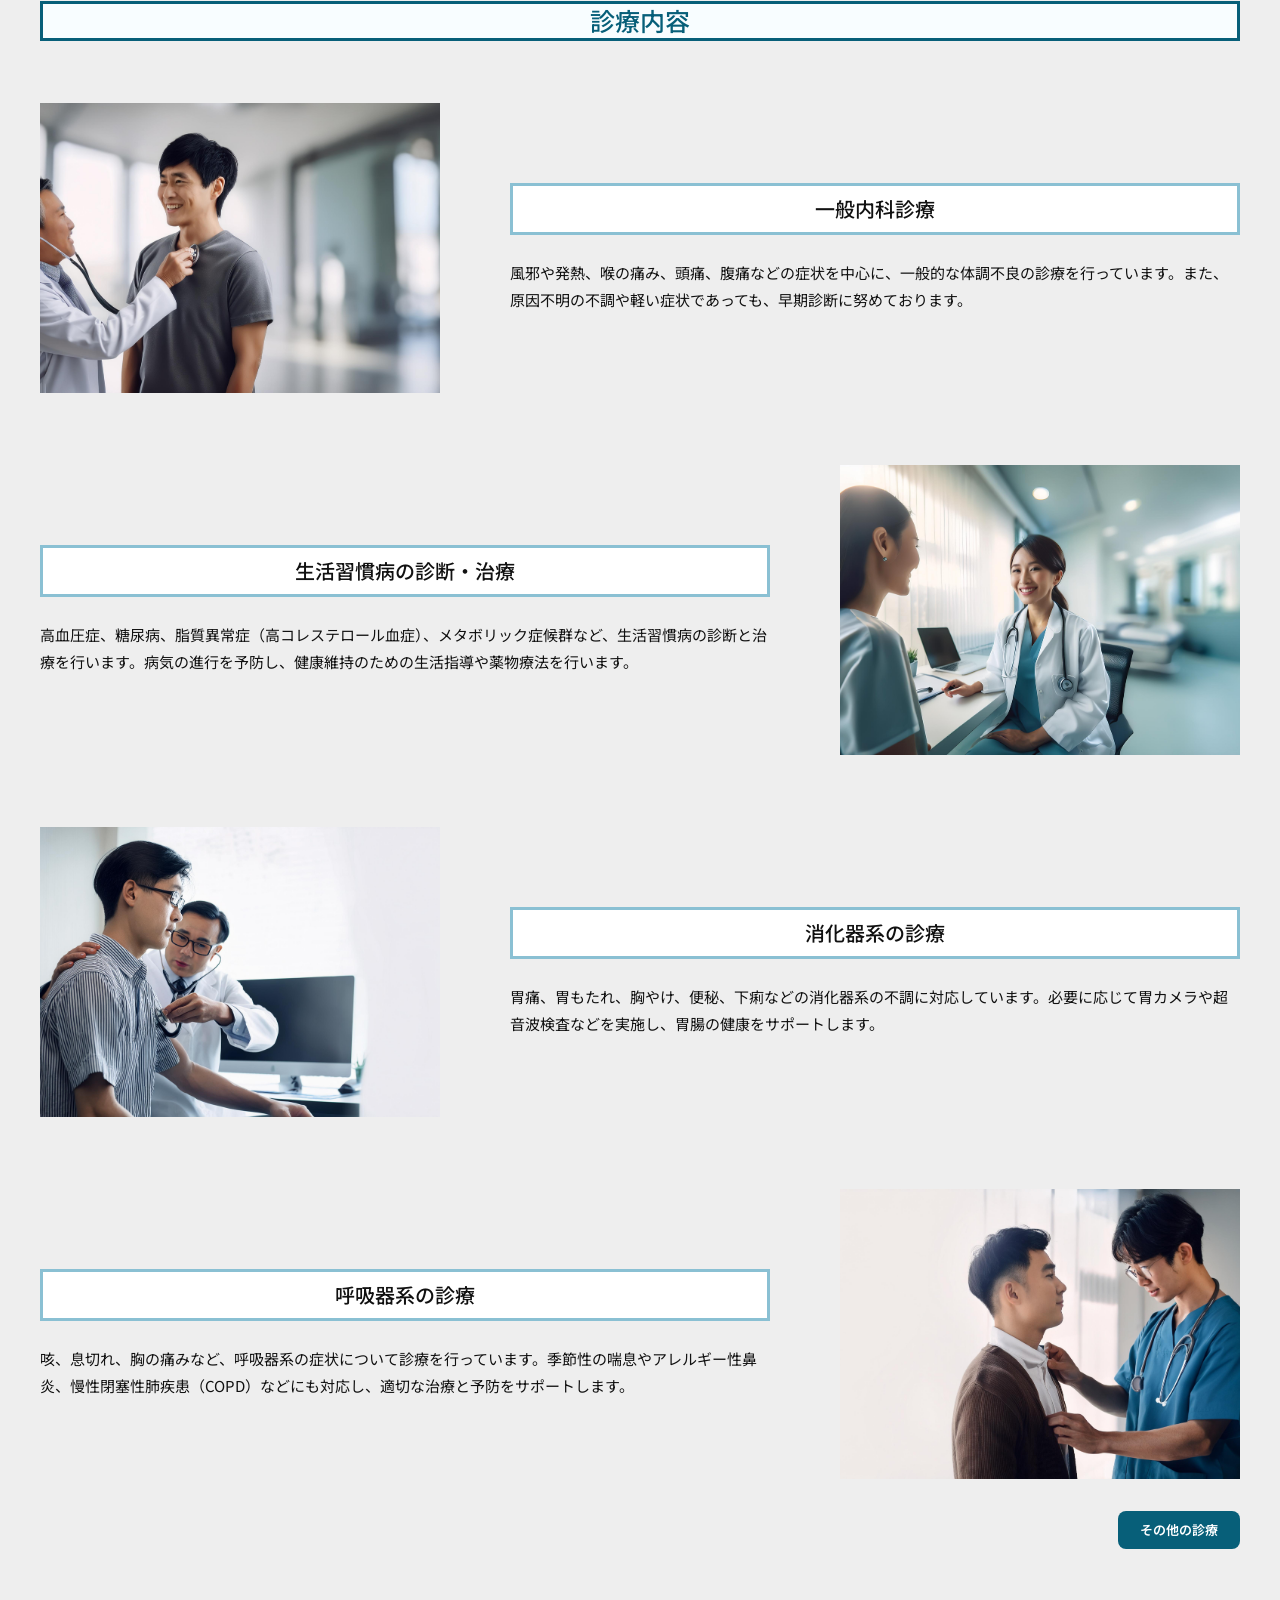
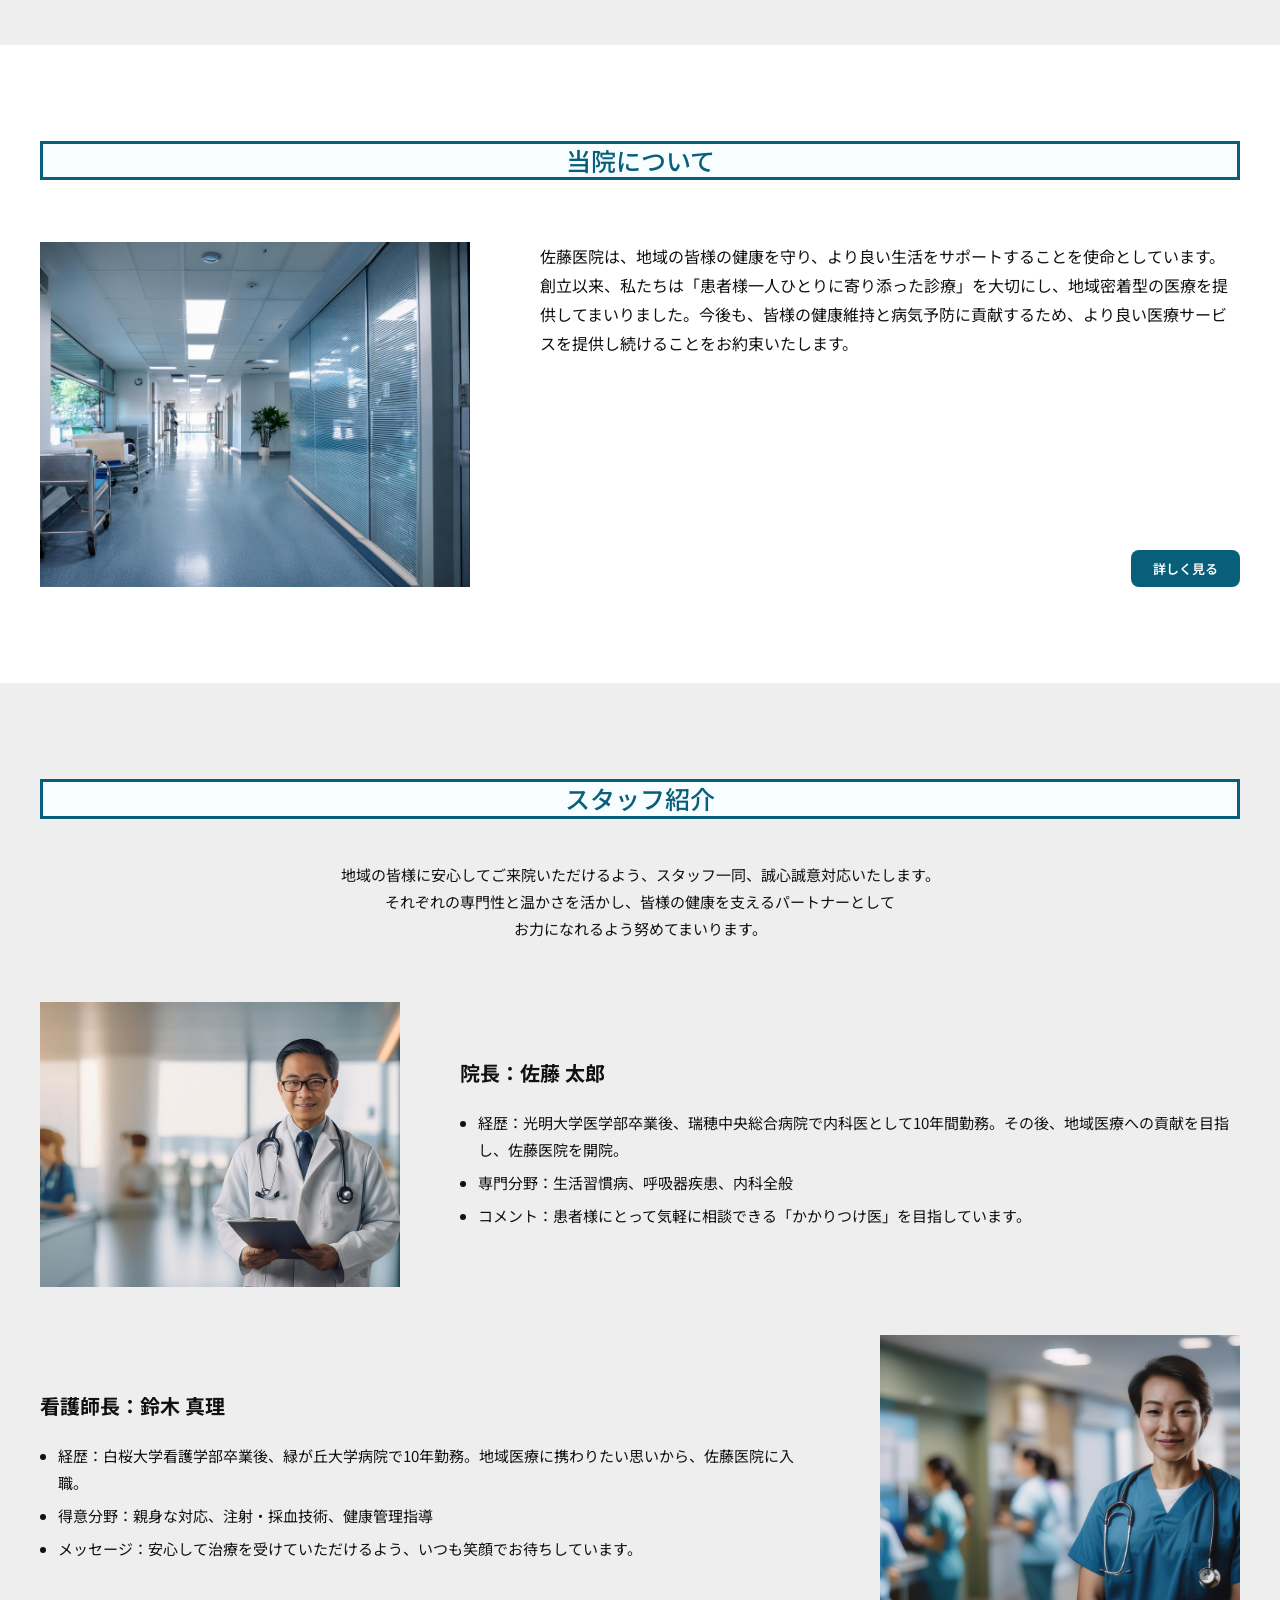
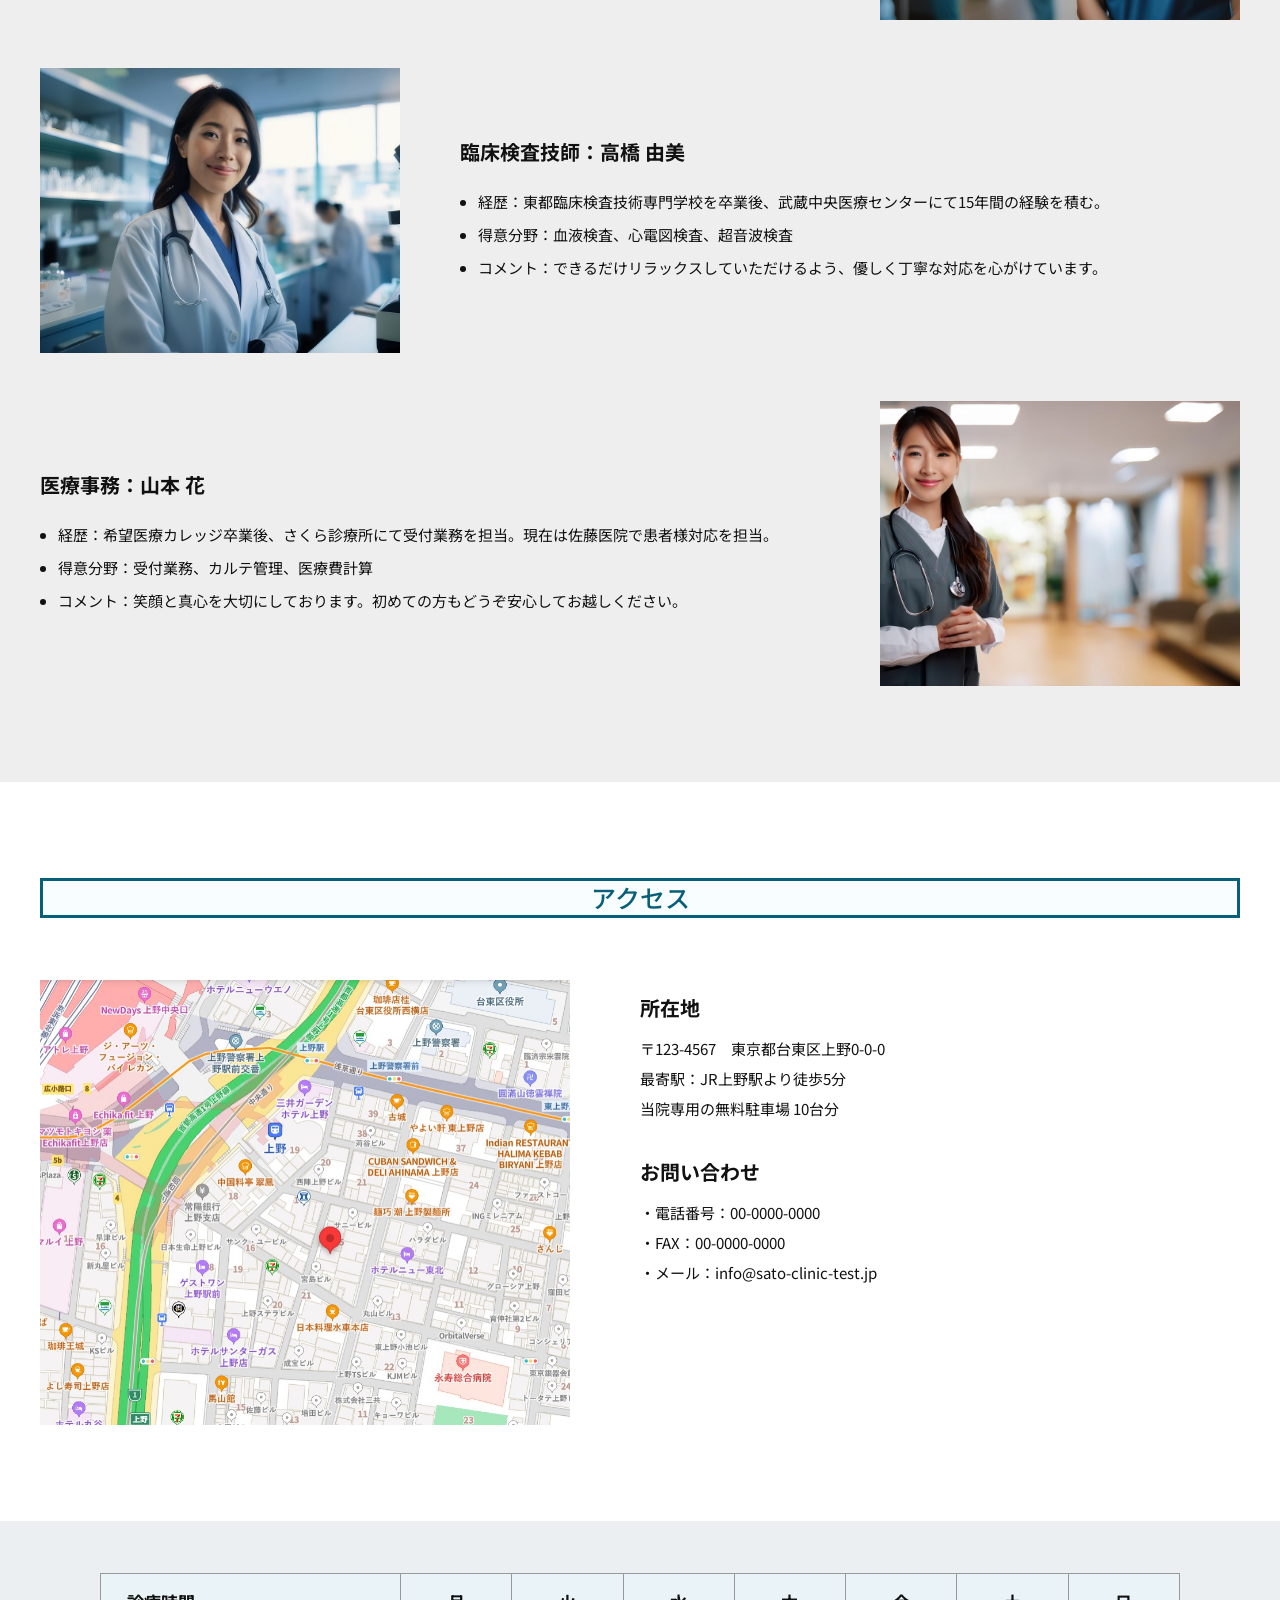
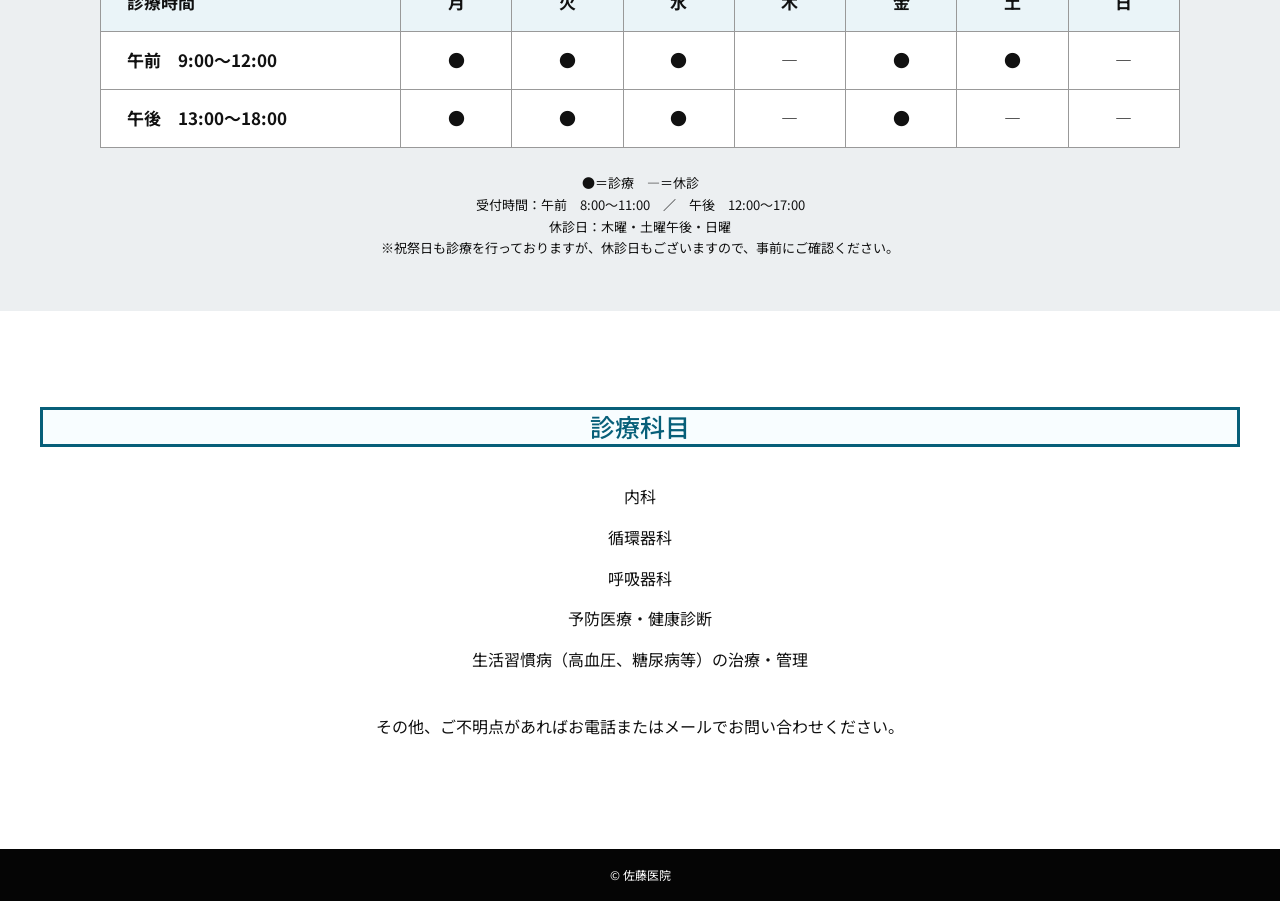
==== commit 7fec3645: "キャッチコピーの存在感4　改行" ====
--- a/index.html
+++ b/index.html
@@ -22,7 +22,7 @@
   <main id="top">
     <section class="hero">
       <img src="./assets/Hospital_Exterior/hospital_1.jpg" alt="佐藤医院 外観">
-      <div class="hero-copy">地域に根ざした医療</div>
+      <div class="hero-copy">地域に根ざした<br>医療</div>
     </section>
 
     <section class="hours-section">
--- a/css/style.css
+++ b/css/style.css
@@ -35,3 +35,37 @@
 .section{padding:96px 0}
 .subjects{padding:96px 0}
 @media (max-width:768px){.section{padding:56px 0}.subjects{padding:56px 0}}
+
+/* Hero main copy */
+.hero-copy{
+  left:clamp(28px, 6vw, 96px);
+  right:auto;
+  top:17%;
+  max-width:calc(100% - 48px);
+  transform:translateY(-50%);
+  padding:12px 72px 12px 30px;
+  border-left:8px solid var(--blue);
+  border-radius:0;
+  background:linear-gradient(90deg, rgba(255,255,255,.88) 0%, rgba(255,255,255,.66) 58%, rgba(255,255,255,0) 100%);
+  color:#171717;
+  font-size:84px;
+  font-weight:700;
+  line-height:1.12;
+  text-shadow:0 1px 10px rgba(255,255,255,.45);
+}
+@media (max-width:768px){
+  .hero-copy{
+    left:20px;
+    right:16px;
+    top:36%;
+    max-width:none;
+    padding:4px 28px 4px 16px;
+    border-left-width:4px;
+    font-size:34px;
+    line-height:1.2;
+    background:linear-gradient(90deg, rgba(255,255,255,.88) 0%, rgba(255,255,255,.58) 64%, rgba(255,255,255,0) 100%);
+  }
+}
+@media (max-width:480px){
+  .hero-copy{left:16px;right:16px;padding-right:20px;font-size:32px}
+}
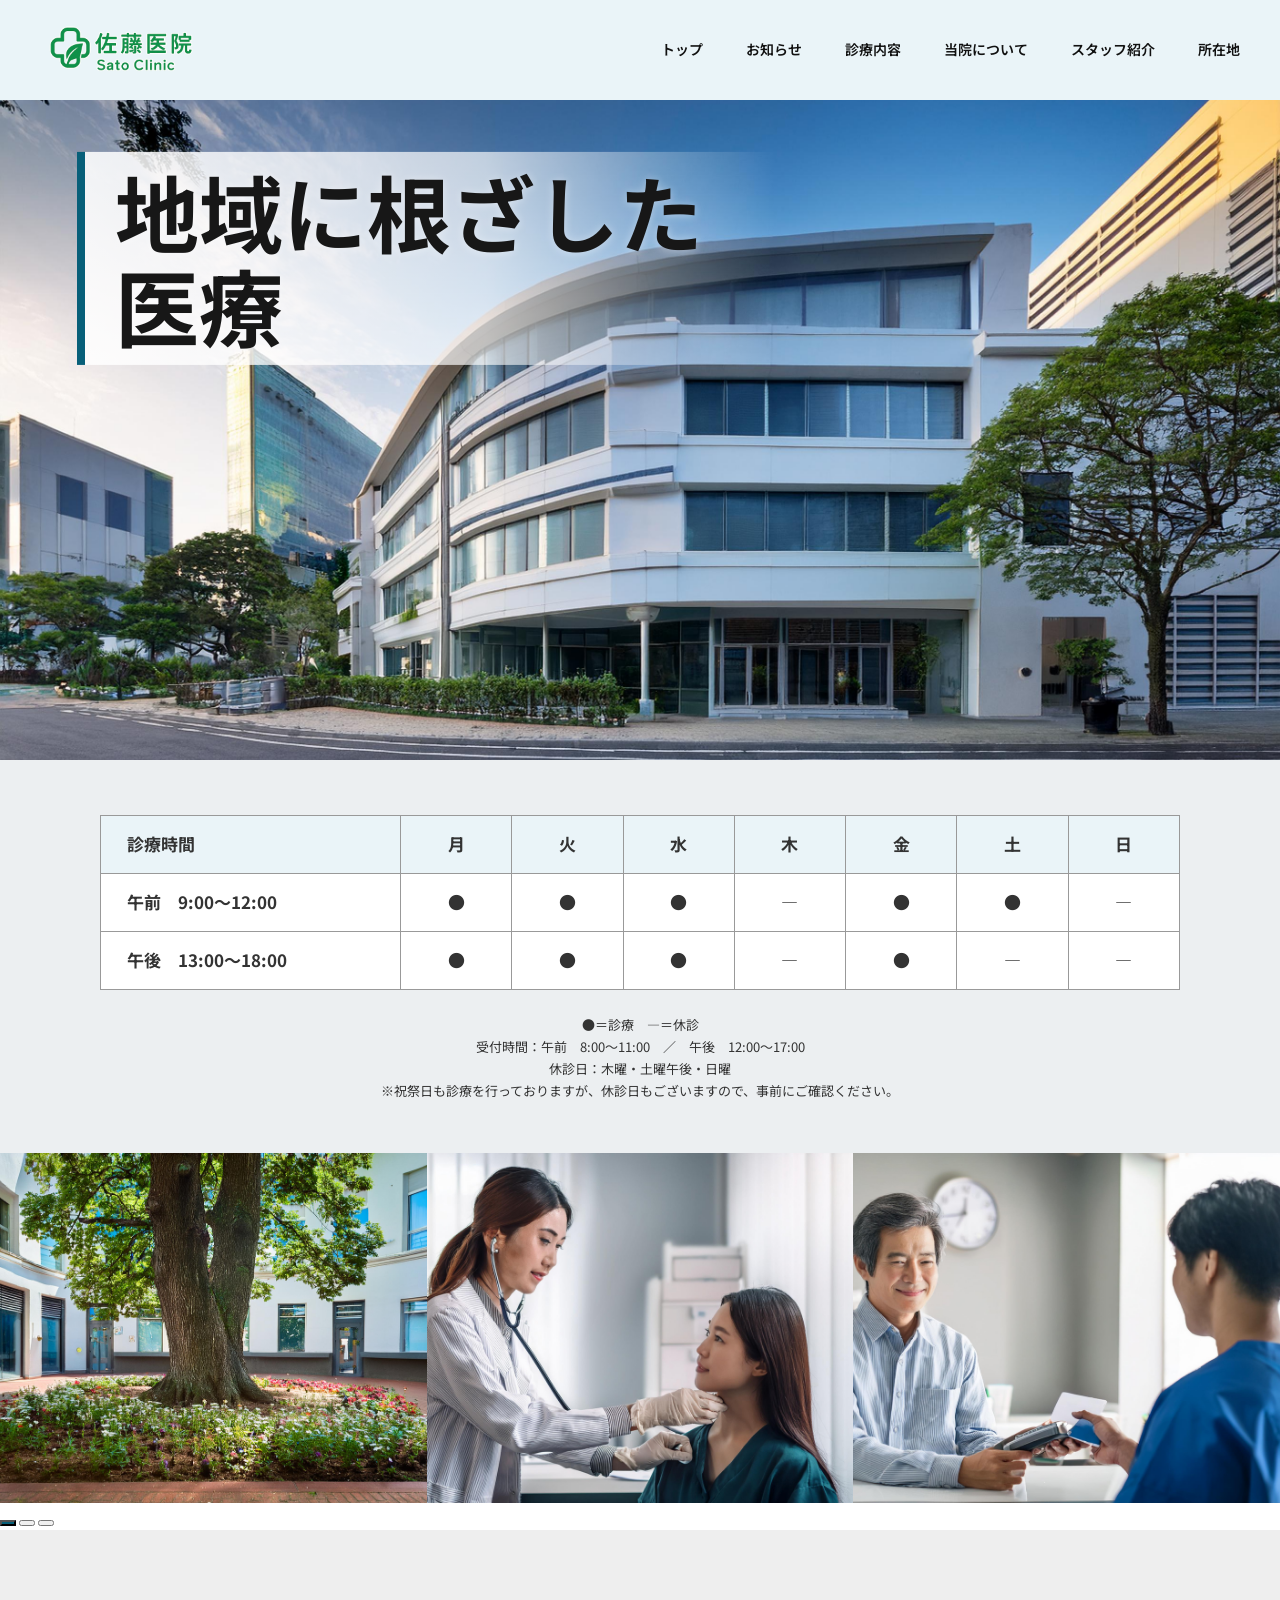
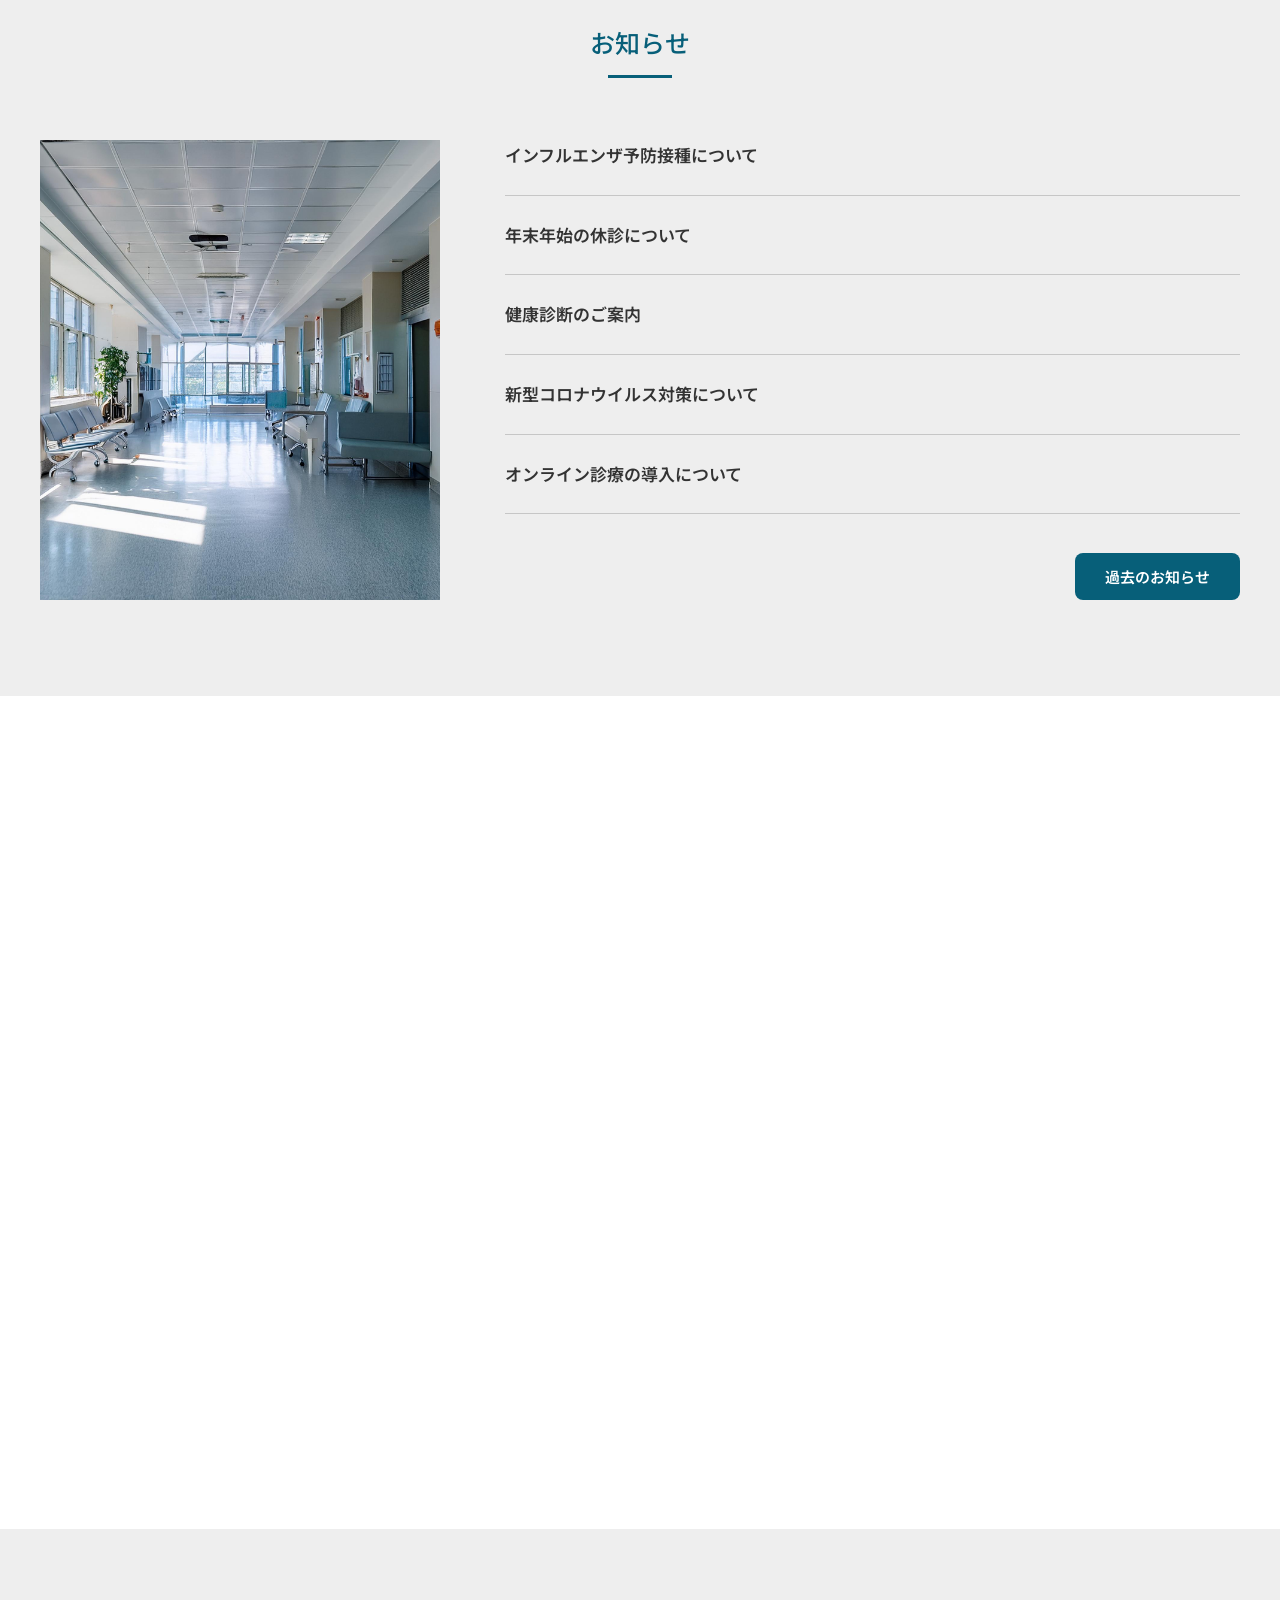
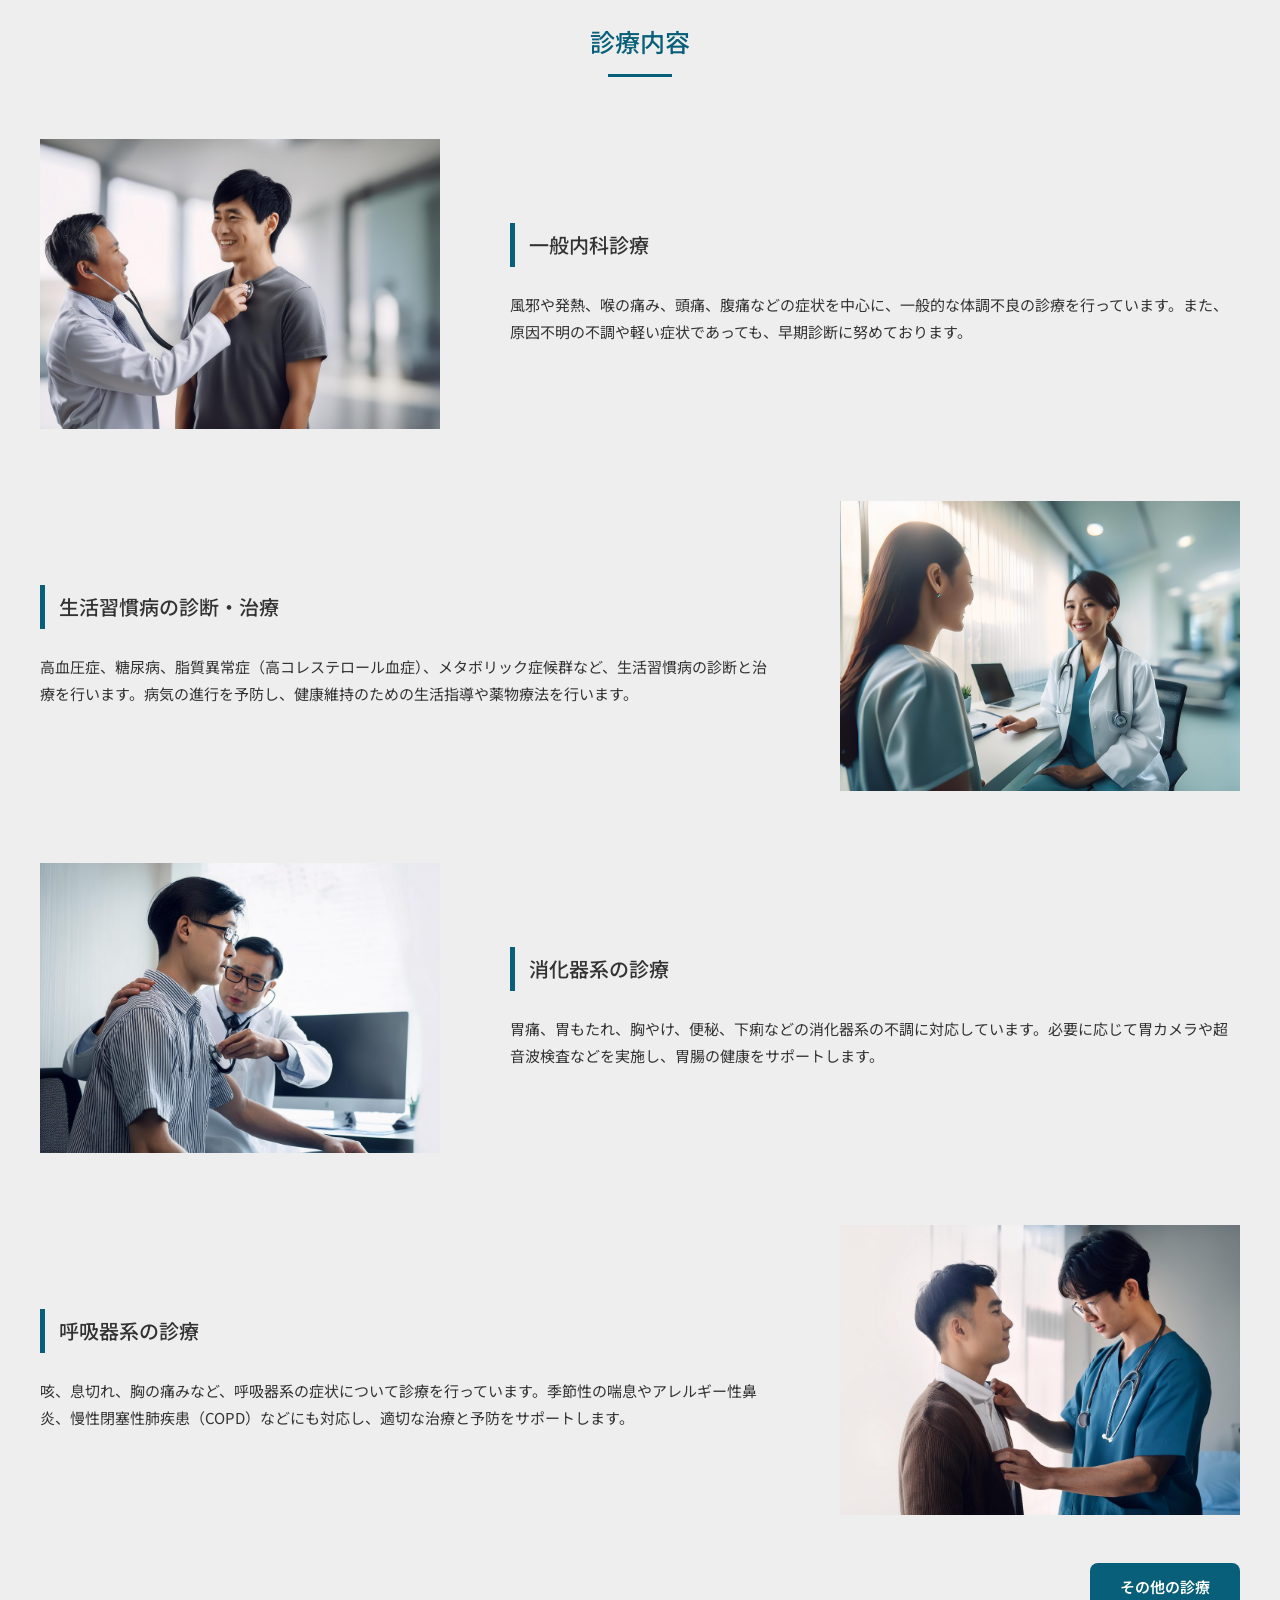
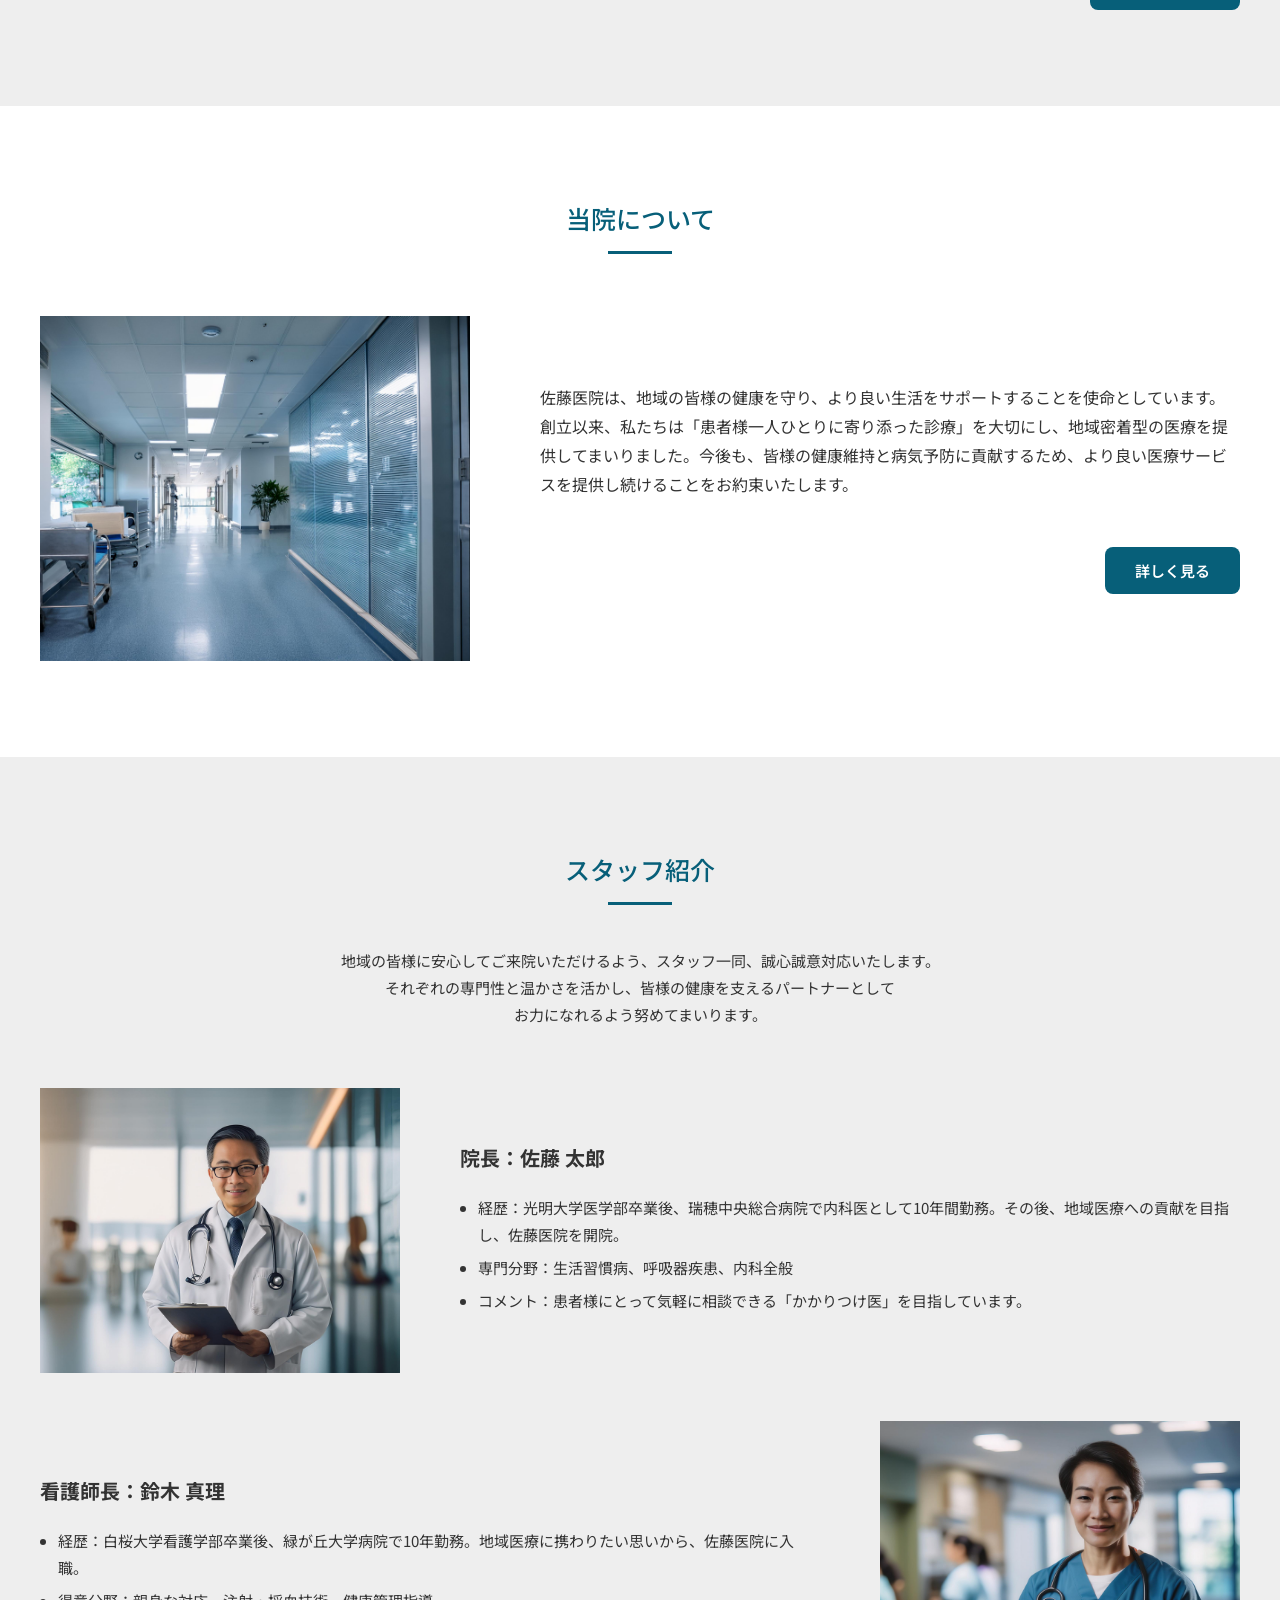
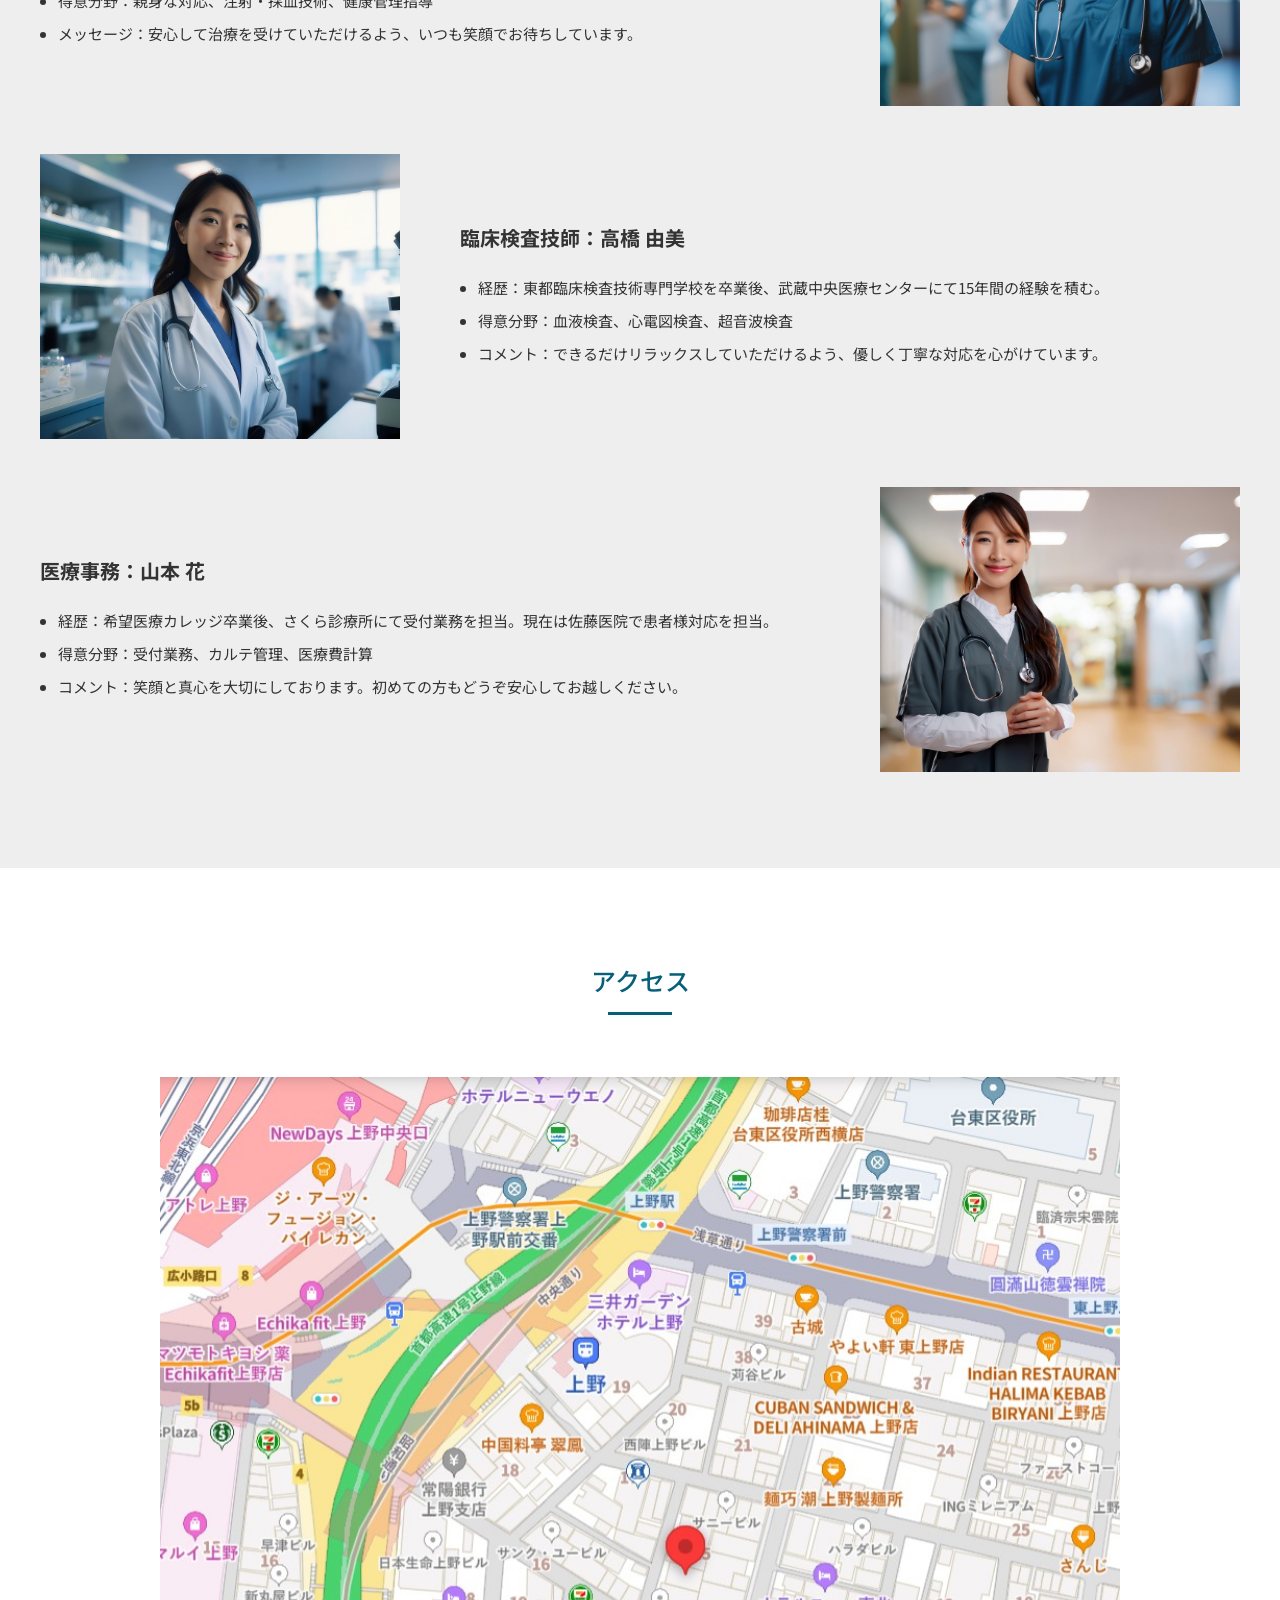
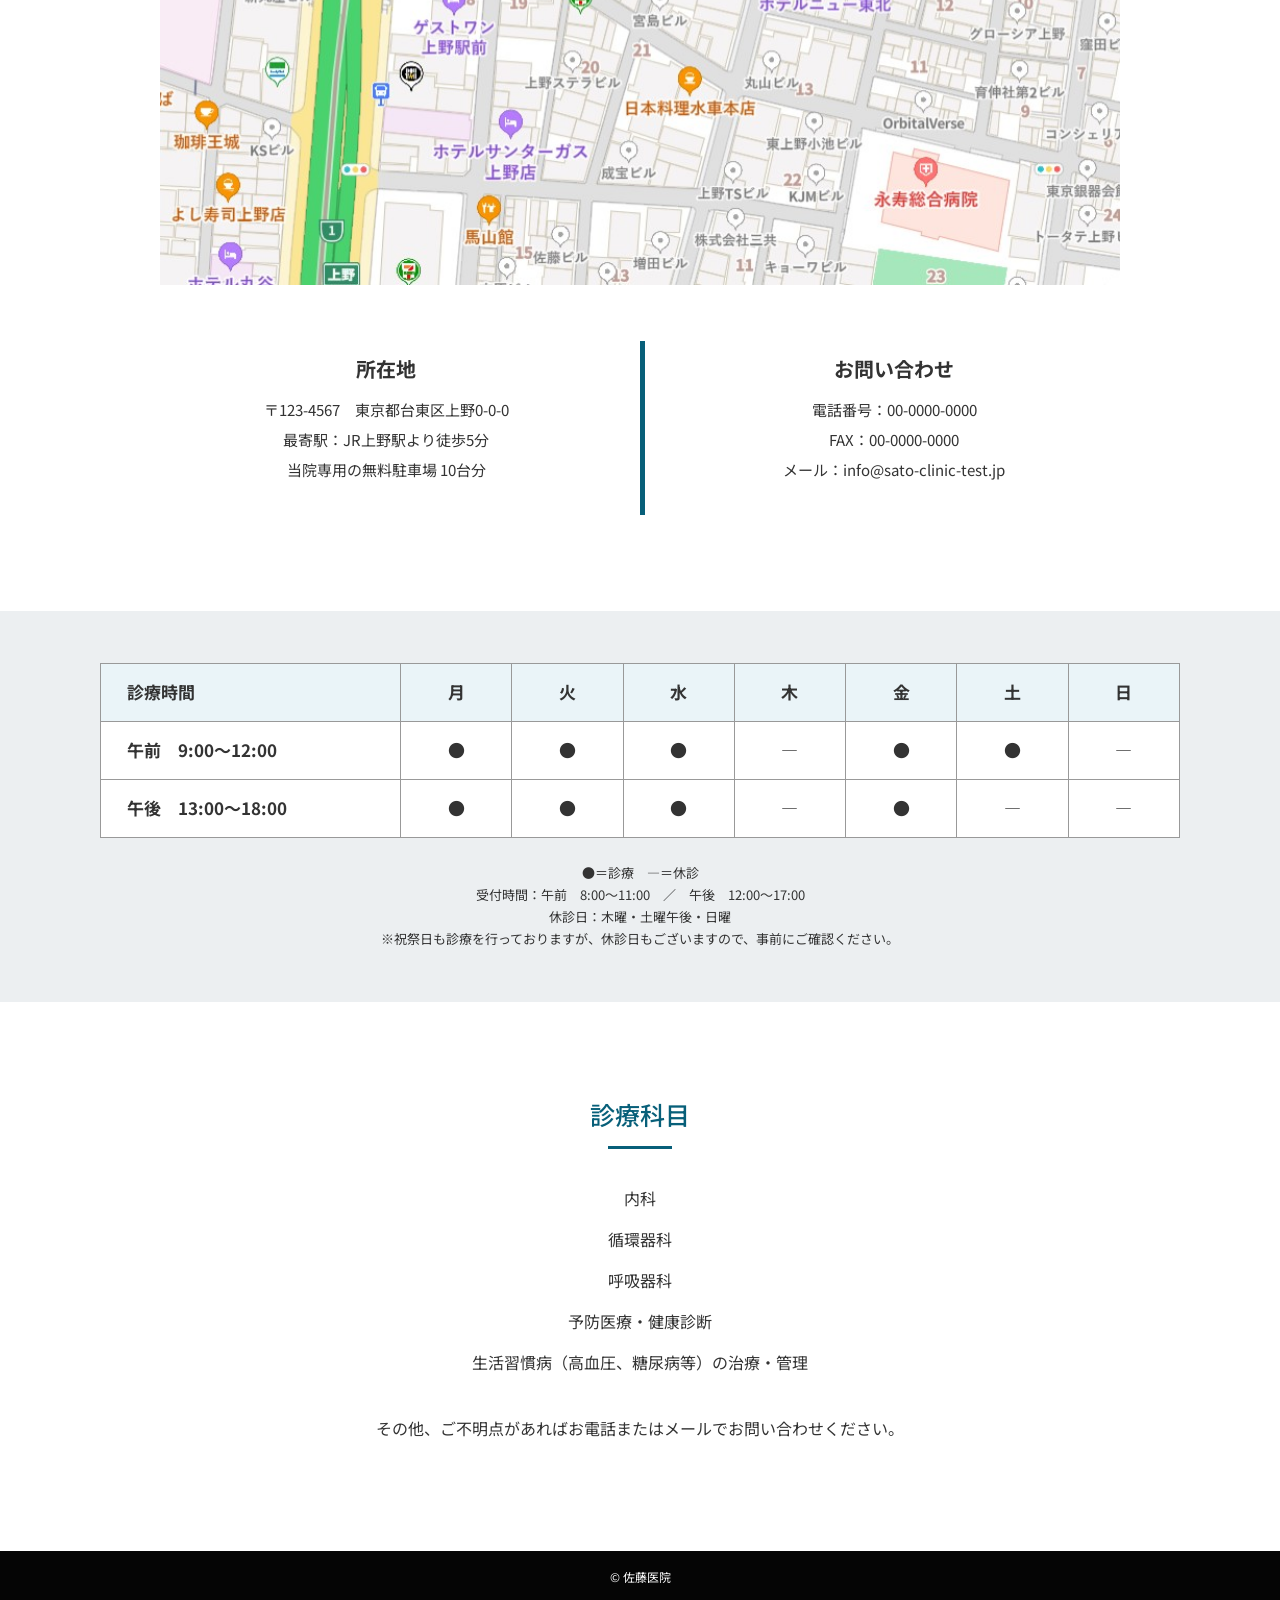
==== commit 60db51a8: "マップ　お問い合わせ　3行先頭の「・」削除" ====
--- a/index.html
+++ b/index.html
@@ -124,7 +124,7 @@
     <section class="section" id="access">
       <div class="container">
         <h2 class="section-title">アクセス</h2>
-        <div class="access-layout"><img src="./assets/map.jpg" alt="佐藤医院周辺地図"><div class="access-text"><h3>所在地</h3><p>〒123-4567　東京都台東区上野0-0-0<br>最寄駅：JR上野駅より徒歩5分<br>当院専用の無料駐車場 10台分</p><h3>お問い合わせ</h3><p>・電話番号：00-0000-0000<br>・FAX：00-0000-0000<br>・メール：info@sato-clinic-test.jp</p></div></div>
+        <div class="access-layout"><img src="./assets/map.jpg" alt="佐藤医院周辺地図"><div class="access-text"><h3>所在地</h3><p>〒123-4567　東京都台東区上野0-0-0<br>最寄駅：JR上野駅より徒歩5分<br>当院専用の無料駐車場 10台分</p><h3>お問い合わせ</h3><p>電話番号：00-0000-0000<br>FAX：00-0000-0000<br>メール：info@sato-clinic-test.jp</p></div></div>
       </div>
     </section>
 
--- a/css/style.css
+++ b/css/style.css
@@ -1,4 +1,4 @@
-:root{--blue:#075f79;--light:#e9edf0;--text:#111}
+:root{--blue:#075f79;--light:#e9edf0;--text:#333}
 *{box-sizing:border-box}html{scroll-behavior:smooth}body{margin:0;min-width:1200px;color:var(--text);font-family:'Noto Sans JP',sans-serif;font-size:15px;line-height:1.8;background:#fff}img{display:block;max-width:100%}a{color:inherit;text-decoration:none}.container{width:1200px;margin:0 auto}.narrow{width:1080px}.site-header{height:100px;background:#fff}.header-inner{width:1200px;height:100%;margin:auto;display:flex;align-items:center;justify-content:space-between}.logo img{width:165px;height:auto}.global-nav{display:flex;gap:43px;font-size:14px;font-weight:600}.global-nav a{padding:10px 0}.hero{height:660px;position:relative;overflow:hidden}.hero>img{width:100%;height:100%;object-fit:cover;object-position:center 48%}.hero-copy{position:absolute;left:36px;top:16px;background:rgba(255,255,255,.88);font-weight:700;font-size:42px;line-height:1.15;padding:7px 14px}.hours-section{background:#eceff1;padding:55px 0 50px}.hours-table{width:100%;border-collapse:collapse;background:#fff;font-size:17px}.hours-table th,.hours-table td{height:58px;border-bottom:1px solid #999;text-align:center}.hours-table thead th{background:#f7fbfc;border-top:1px solid #999}.hours-table th:first-child{width:300px;text-align:left;padding-left:26px}.hours-note{text-align:center;font-size:13px;line-height:1.45;margin-top:26px}.hours-note p{margin:3px 0}.photo-strip{height:350px;display:grid;grid-template-columns:repeat(3,1fr);overflow:hidden}.photo-strip img{width:100%;height:100%;object-fit:cover}.section{padding:65px 0 80px}.section-gray{background:#eee}.section-title{margin:0 0 62px;text-align:center;border:3px solid var(--blue);background:#f8fdff;color:var(--blue);font-size:25px;font-weight:500;line-height:1.35}.news-layout{display:grid;grid-template-columns:400px 1fr;gap:65px;align-items:start}.news-photo{width:400px;height:460px;object-fit:cover}.news-list{padding-top:3px}.news-list>a{display:block;padding:24px 0;border-bottom:1px solid #c6c6c6;font-size:17px;font-weight:600}.align-right{text-align:right}.button{display:inline-block;background:var(--blue);color:#fff;font-size:13px;font-weight:600;padding:7px 22px;margin-top:32px}.greeting-layout{display:grid;grid-template-columns:420px 1fr;gap:55px;align-items:start}.doctor-card img{width:420px;height:480px;object-fit:cover;object-position:center}.doctor-card strong{display:block;text-align:center;color:#20708d;font-size:22px;margin-top:8px}.greeting-text{font-size:15px}.greeting-text p{margin:0 0 18px}.signature{text-align:right;font-weight:600}.medical-list{display:flex;flex-direction:column;gap:72px}.medical-row{display:grid;grid-template-columns:400px 1fr;gap:70px;align-items:center}.medical-row.reverse{grid-template-columns:1fr 400px}.medical-row.reverse img{grid-column:2;grid-row:1}.medical-row.reverse div{grid-column:1;grid-row:1}.medical-row img{width:400px;height:290px;object-fit:cover}.medical-row h3{font-size:20px;font-weight:500;margin:0 0 24px;padding:5px 18px;text-align:center;border-bottom:3px solid #8ac0d3;background:#fff}.medical-row p{margin:0;font-size:15px}.about-layout{display:grid;grid-template-columns:430px 1fr;gap:70px;align-items:start}.about-layout img{width:430px;height:345px;object-fit:cover}.about-layout p{font-size:16px;margin:8px 0 0}.staff-intro{text-align:center;margin:-20px 0 60px;font-size:15px}.staff-list{display:flex;flex-direction:column;gap:48px}.staff-row{display:grid;grid-template-columns:360px 1fr;gap:60px;align-items:center}.staff-row.reverse{grid-template-columns:1fr 360px}.staff-row.reverse img{grid-column:2;grid-row:1}.staff-row.reverse div{grid-column:1;grid-row:1}.staff-row img{width:360px;height:285px;object-fit:cover}.staff-row h3{font-size:20px;margin:0 0 18px}.staff-row ul{margin:0;padding-left:18px}.staff-row li{margin:6px 0}.access-layout{display:grid;grid-template-columns:530px 1fr;gap:70px;align-items:start}.access-layout>img{width:530px;height:445px;object-fit:cover}.access-text h3{font-size:20px;margin:10px 0 8px}.access-text p{margin:0 0 30px;line-height:2}.bottom-hours{padding-top:52px}.subjects{text-align:center;padding-top:52px;padding-bottom:100px}.subjects .section-title{margin-bottom:35px}.subjects p{margin:12px 0;font-size:16px}.subject-note{margin-top:38px!important}.site-footer{height:52px;background:#050505;color:#fff;display:flex;align-items:center;justify-content:center;font-size:12px}
 .hours-table thead th{background:#EAF4F8}
 .hours-table{border-left:1px solid #999;border-right:1px solid #999}
@@ -40,7 +40,7 @@
 .hero-copy{
   left:clamp(28px, 6vw, 96px);
   right:auto;
-  top:17%;
+  top:24%;
   max-width:calc(100% - 48px);
   transform:translateY(-50%);
   padding:12px 72px 12px 30px;
@@ -57,7 +57,7 @@
   .hero-copy{
     left:20px;
     right:16px;
-    top:36%;
+    top:42%;
     max-width:none;
     padding:4px 28px 4px 16px;
     border-left-width:4px;
@@ -69,3 +69,169 @@
 @media (max-width:480px){
   .hero-copy{left:16px;right:16px;padding-right:20px;font-size:32px}
 }
+
+/* Preserve the existing header navigation color. */
+.global-nav{color:#111}
+
+/* Section headings: centered type with a short accent line. */
+.section-title{
+  position:relative;
+  border:0;
+  background:transparent;
+  padding:0 0 18px;
+  color:var(--blue);
+}
+.section-title::after{
+  content:"";
+  position:absolute;
+  left:50%;
+  bottom:0;
+  width:64px;
+  height:3px;
+  transform:translateX(-50%);
+  background:var(--blue);
+}
+@media (max-width:768px){
+  .section-title{padding-bottom:14px}
+  .section-title::after{width:52px;height:3px}
+}
+
+/* Medical item headings and their detail link. */
+.medical-row h3{
+  margin:0 0 24px;
+  padding:4px 0 4px 14px;
+  border:0;
+  border-left:5px solid var(--blue);
+  background:transparent;
+  text-align:left;
+}
+.medical-list + .align-right .button{
+  margin-top:48px;
+  padding:10px 30px;
+  font-size:15px;
+}
+@media (max-width:768px){
+  .medical-list + .align-right .button{margin-top:40px}
+}
+
+/* Keep all TOP-page CTA buttons at the medical CTA's size. */
+.button{
+  padding:10px 30px;
+  font-size:15px;
+}
+
+/* Lower only the greeting body while keeping the signature anchored at bottom. */
+.greeting-text>p:first-child{margin-top:28px}
+@media (max-width:768px){
+  .greeting-text>p:first-child{margin-top:20px}
+}
+
+/* Balance the about text and its CTA as one content block. */
+.about-layout>div{justify-content:center}
+.about-layout>div>p:first-child{margin-top:0}
+.about-layout .align-right{margin-top:48px}
+.about-layout .button{margin-top:0}
+@media (max-width:768px){
+  .about-layout .align-right{margin-top:40px}
+}
+
+/* Keep the left edge visible for the first two medical images. */
+.medical-list .medical-row:first-child img,
+.medical-list .medical-row:nth-child(2) img,
+.medical-list .medical-row:nth-child(3) img{
+  object-position:left center;
+}
+.medical-list .medical-row:nth-child(4) img{
+  object-position:right center;
+}
+
+/* Keep the requested edge visible for the staff portraits. */
+.staff-list .staff-row:nth-child(1) img,
+.staff-list .staff-row:nth-child(2) img{
+  object-position:right center;
+}
+.staff-list .staff-row:nth-child(4) img{
+  object-position:left center;
+}
+
+/* Center the access two-column group without changing the map size. */
+.access-layout{
+  grid-template-columns:530px 450px;
+  justify-content:center;
+}
+
+/* Access: map first, then the two information blocks below it. */
+.access-layout{
+  display:flex;
+  flex-direction:column;
+  align-items:center;
+  gap:56px;
+}
+.access-layout>img{
+  flex:none;
+}
+.access-text{
+  width:100%;
+  max-width:620px;
+  display:grid;
+  grid-template-columns:1fr 1fr;
+  column-gap:80px;
+  align-items:start;
+}
+.access-text h3:nth-of-type(1){grid-column:1;grid-row:1}
+.access-text p:nth-of-type(1){grid-column:1;grid-row:2}
+.access-text h3:nth-of-type(2){grid-column:2;grid-row:1}
+.access-text p:nth-of-type(2){grid-column:2;grid-row:2}
+@media (max-width:768px){
+  .access-layout{gap:28px}
+  .access-text{
+    display:block;
+    max-width:none;
+  }
+}
+
+/* Give the access map the same visual scale as the main content areas. */
+.access-layout>img{
+  width:960px;
+  max-width:100%;
+  height:auto;
+  object-fit:contain;
+}
+.access-text{
+  max-width:960px;
+  grid-template-columns:1fr 1fr;
+  column-gap:120px;
+  position:relative;
+  padding:0 32px;
+  justify-items:center;
+}
+.access-text::before{
+  content:"";
+  position:absolute;
+  top:0;
+  bottom:0;
+  left:50%;
+  width:5px;
+  background:var(--blue);
+}
+.access-text h3,
+.access-text p{
+  width:100%;
+  max-width:360px;
+  text-align:center;
+}
+@media (max-width:768px){
+  .access-layout>img{
+    width:100%;
+    max-width:100%;
+    height:auto;
+  }
+  .access-text{
+    max-width:none;
+    padding:0;
+    justify-items:stretch;
+  }
+  .access-text::before{display:none}
+  .access-text h3,
+  .access-text p{max-width:none}
+}
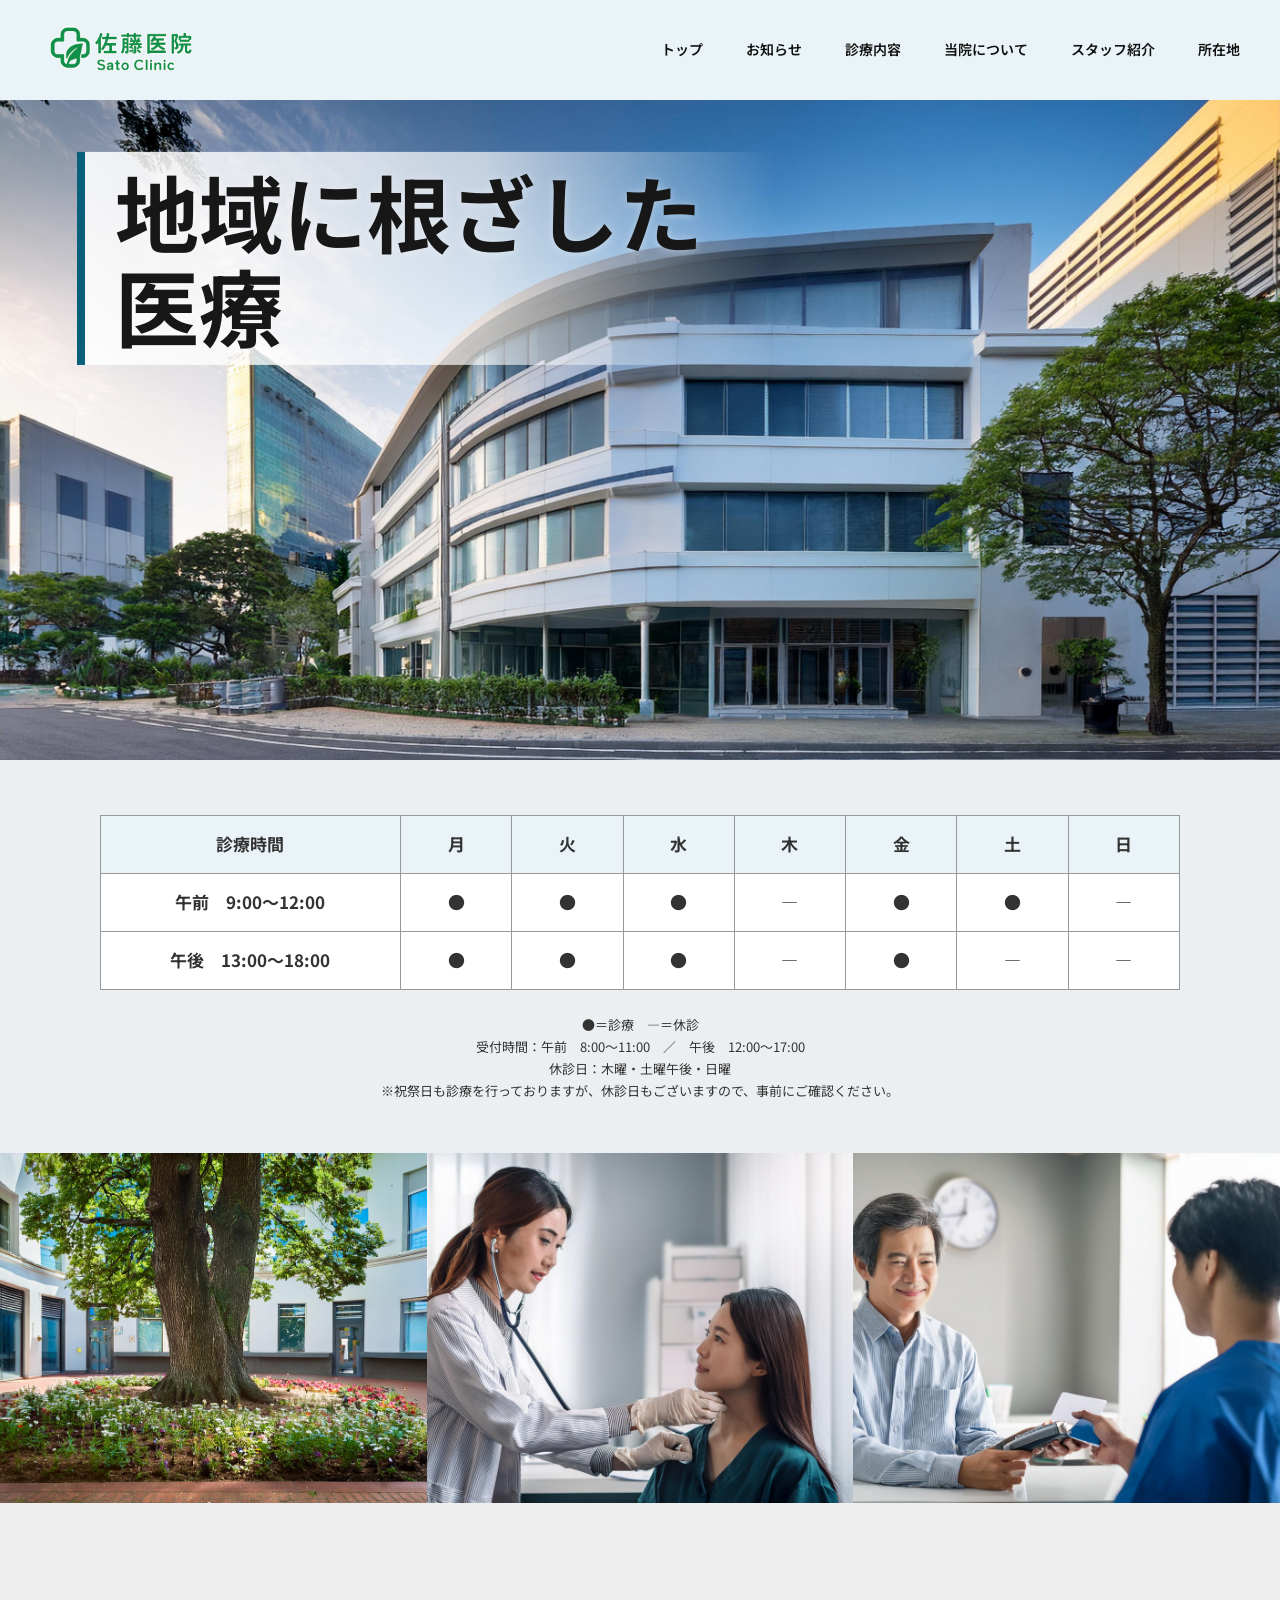
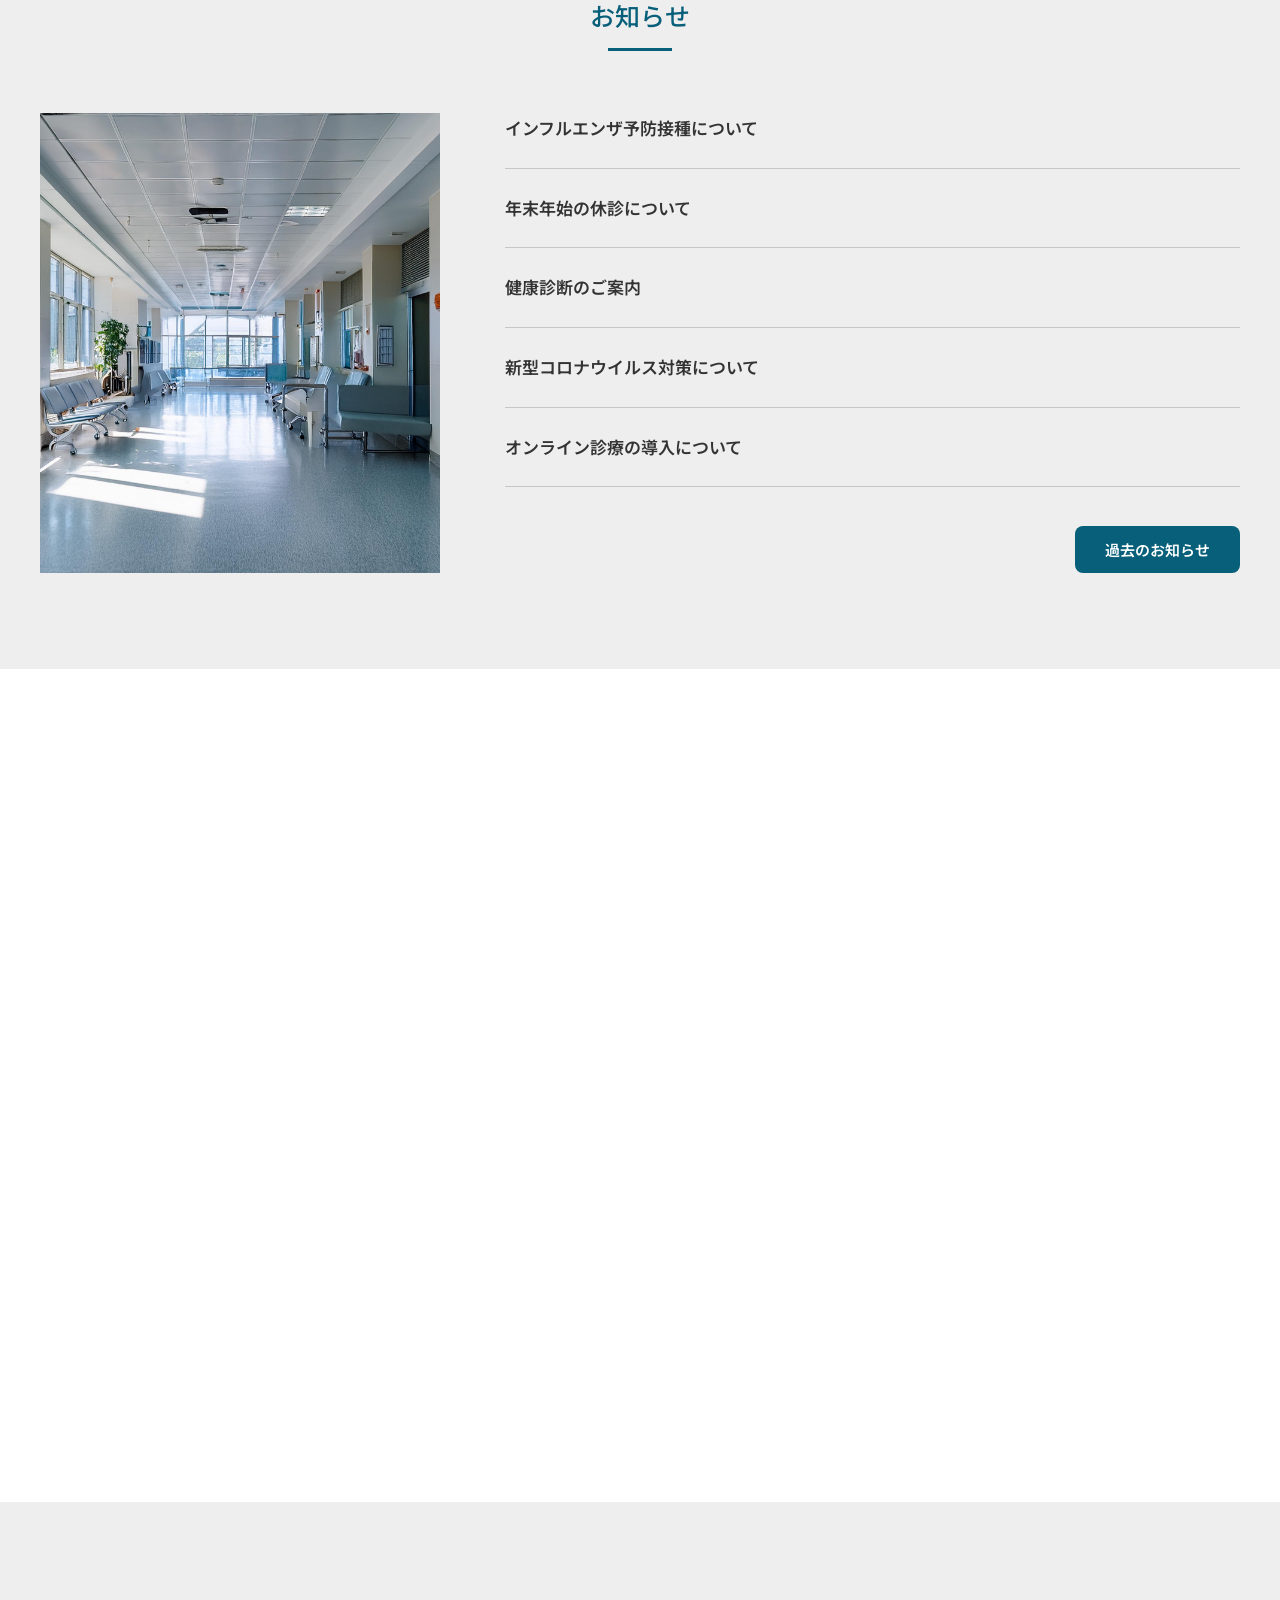
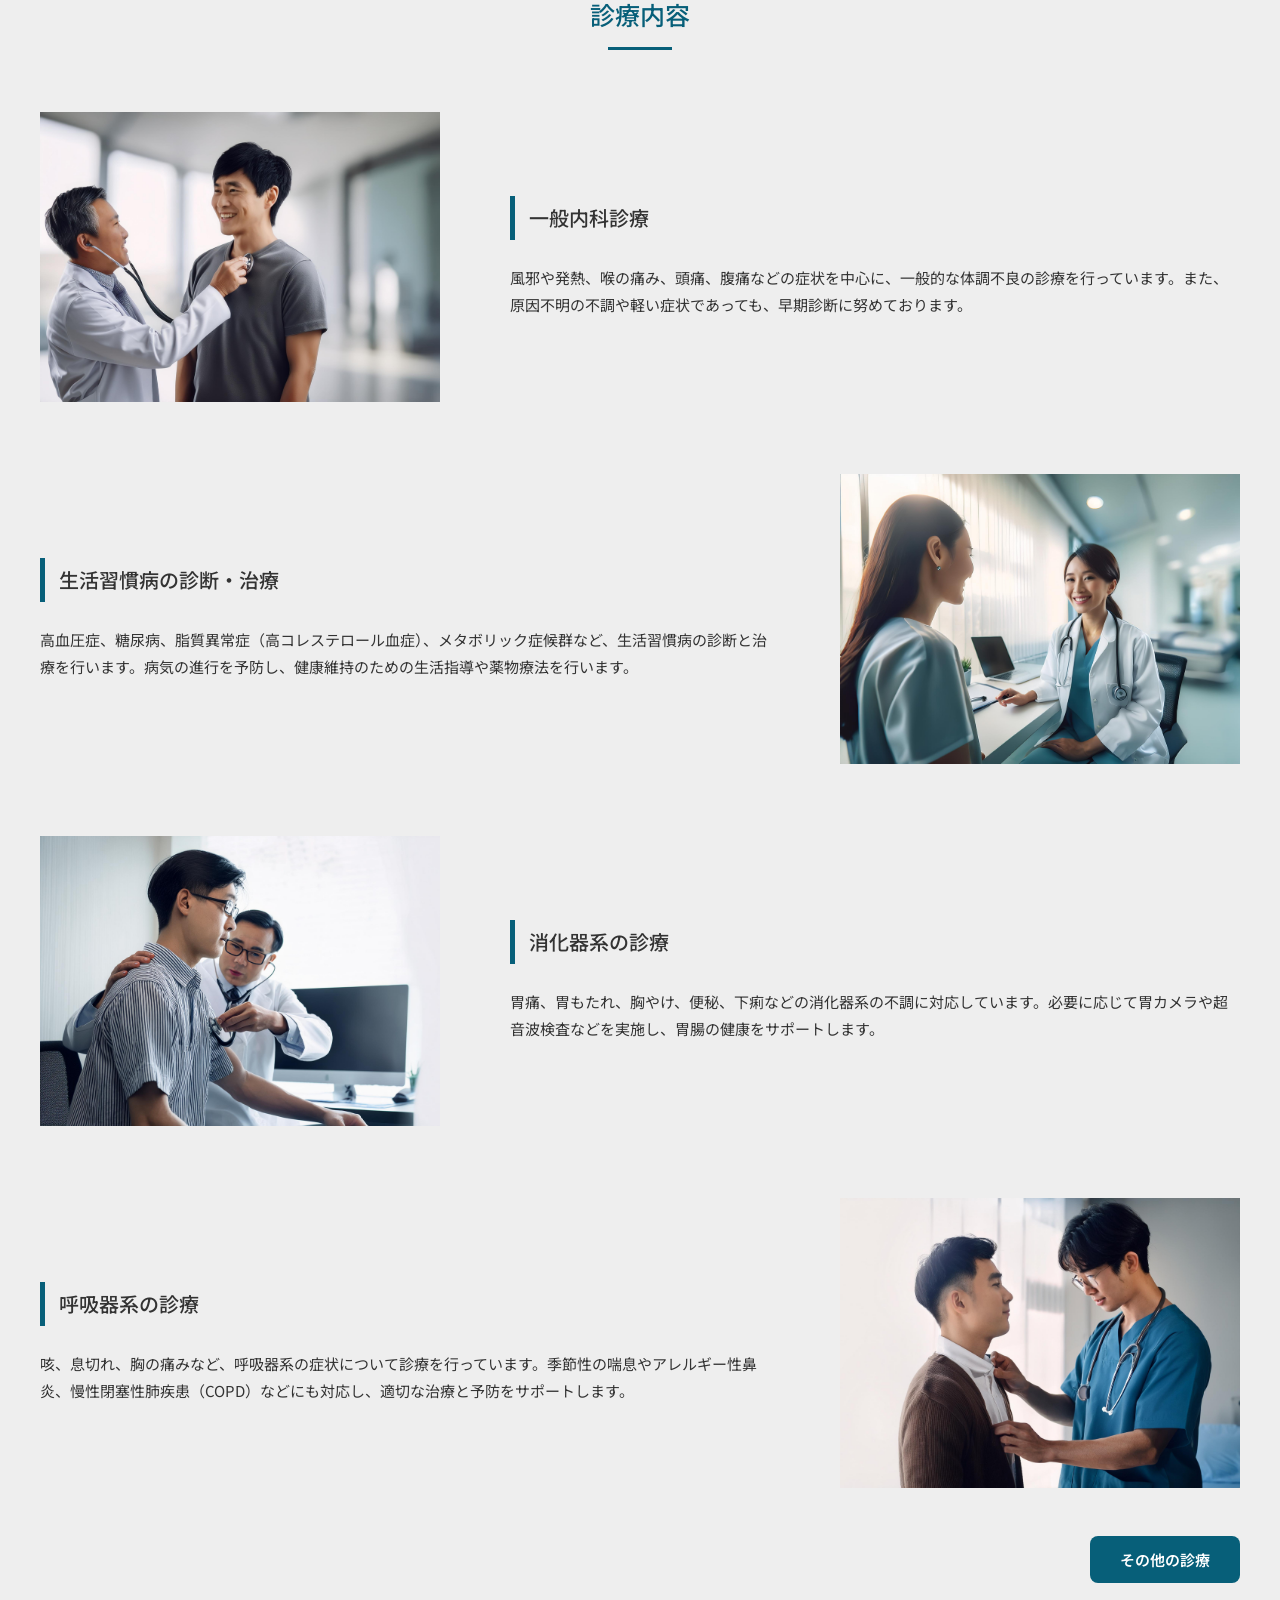
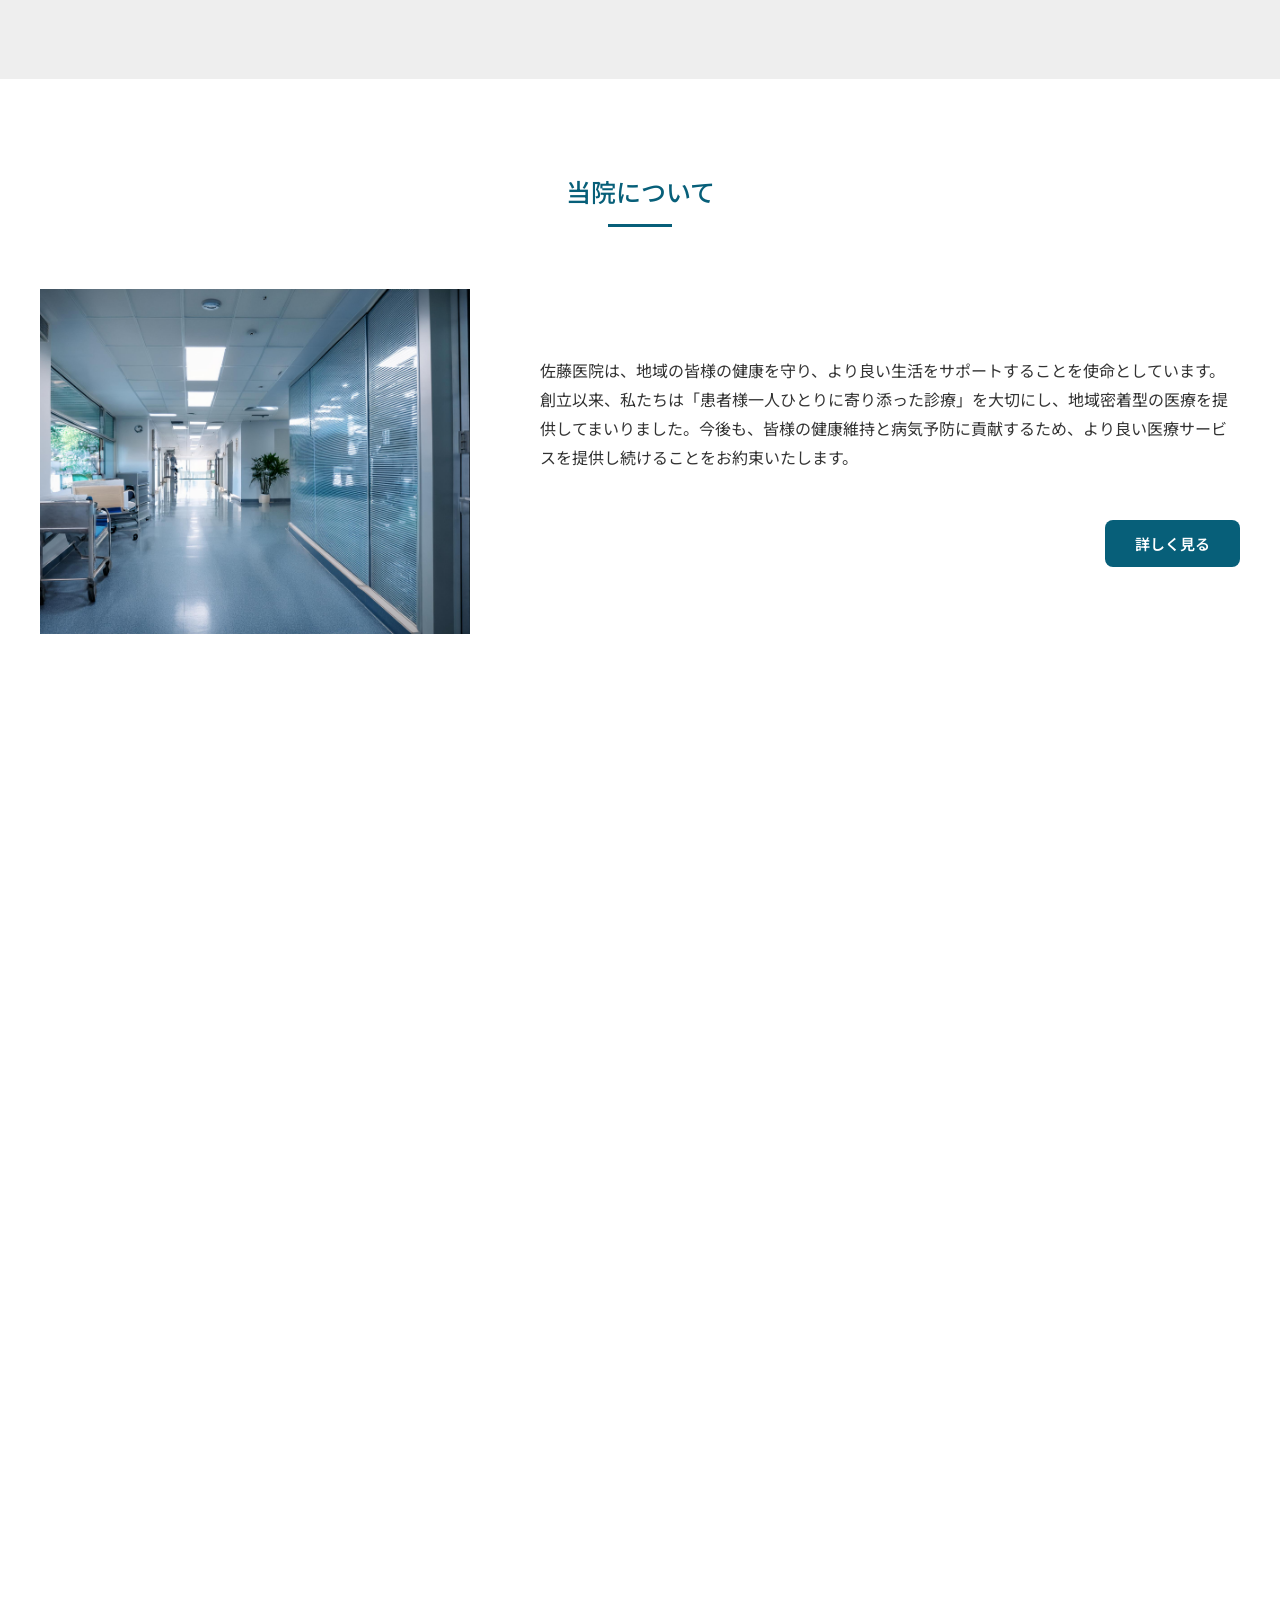
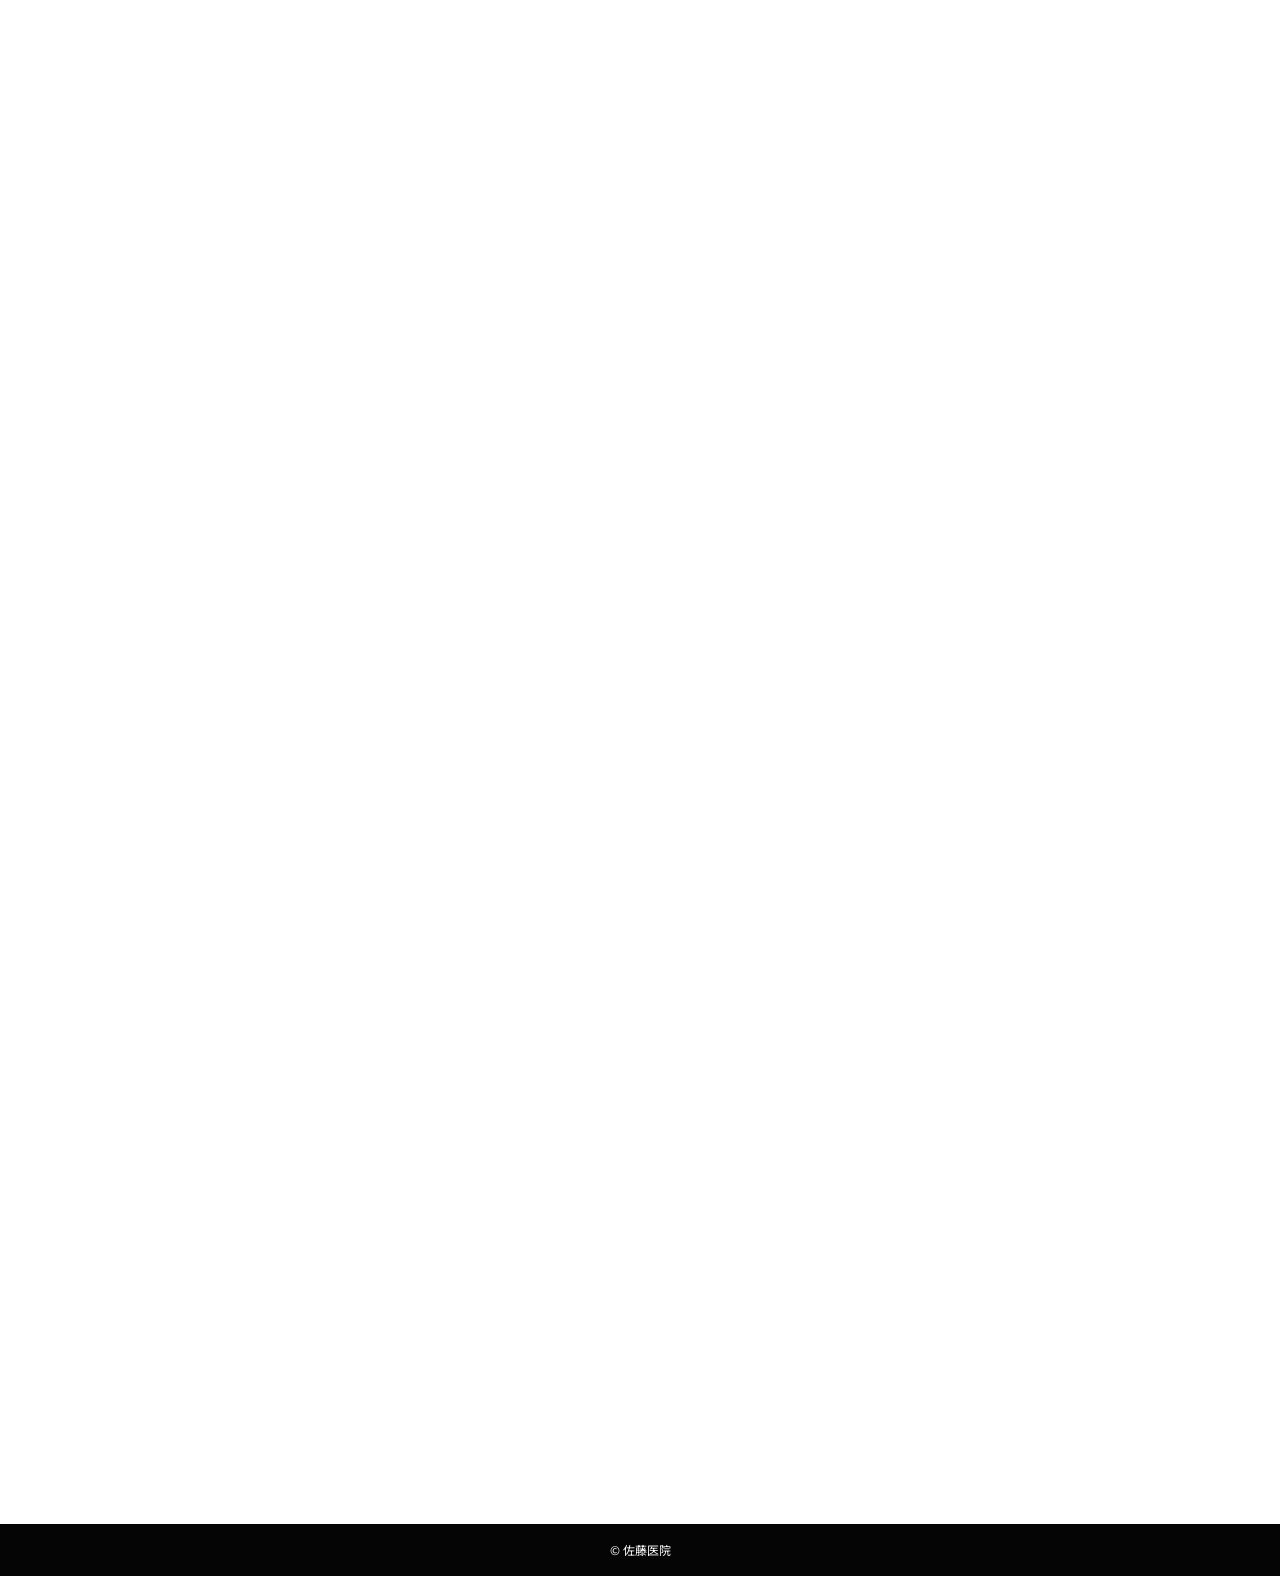
==== commit d05638ff: "当院について　下層ページ　追加" ====
--- a/index.html
+++ b/index.html
@@ -169,5 +169,6 @@
       sections.forEach((section) => observer.observe(section));
     }
   </script>
+<script>const aboutButton = document.querySelector('#about .button'); if (aboutButton) aboutButton.href = './about.html';</script>
 </body>
 </html>
--- a/css/style.css
+++ b/css/style.css
@@ -30,6 +30,9 @@
 .news-page-list{max-width:900px;margin:0 auto}.news-page-list a{display:block;padding:24px 0;border-bottom:1px solid #c6c6c6;font-size:17px;font-weight:600}
 .news-page-list article{padding:0 0 34px;margin:0 0 34px;border-bottom:1px solid #c6c6c6}.news-page-list article:last-child{margin-bottom:0}.news-page-list h2{margin:0 0 16px;color:var(--blue);font-size:20px;font-weight:600}.news-page-list p{margin:0;font-size:15px;line-height:2}
 @media (max-width:768px){.news-page-list a{padding:18px 0;font-size:15px}}
+.hours-table th:first-child{text-align:center;padding-left:0}
+.about-page-list article{padding:0 0 42px;margin:0 0 42px;border-bottom:1px solid #c6c6c6}.about-page-list article:last-child{margin-bottom:0}.about-page-list h2{margin:0 0 20px;padding:4px 0 4px 16px;border-left:5px solid var(--blue);font-size:20px;font-weight:600;line-height:1.5}.about-page-list p{margin:0;font-size:15px;line-height:2}.about-subitems{margin-top:20px;padding-left:20px;border-left:2px solid #c6c6c6}.about-subitems p{margin:6px 0}.policy-list{display:grid;grid-template-columns:1fr 1fr;gap:14px 24px;margin-top:26px}.policy-list>div{padding:14px 16px;background:#f3f8fa}.policy-list h3,.about-staff-list h3{margin:0 0 6px;color:var(--blue);font-size:16px;font-weight:600}.policy-list p,.about-staff-list p{font-size:14px;line-height:1.8}.about-staff-list{display:grid;grid-template-columns:1fr 1fr;gap:28px 40px;margin-top:28px}.about-staff-list>div{min-width:0;padding-top:16px;border-top:1px solid #c6c6c6}.about-staff-list p{margin:6px 0}
+@media (max-width:768px){.about-page-list article{padding-bottom:30px;margin-bottom:30px}.about-page-list h2{font-size:18px;margin-bottom:16px}.about-page-list p{font-size:14px}.policy-list,.about-staff-list{grid-template-columns:1fr;gap:16px}.policy-list{margin-top:20px}.about-staff-list{margin-top:22px}.about-subitems{padding-left:14px}}
 .medical-page-list{max-width:900px;margin:0 auto}.medical-page-list article{padding:0 0 34px;margin:0 0 34px;border-bottom:1px solid #c6c6c6}.medical-page-list article:last-child{margin-bottom:0}.medical-page-list h2{margin:0 0 16px;padding:8px 18px;border:3px solid #8ac0d3;background:#fff;text-align:center;color:var(--blue);font-size:20px;font-weight:500}.medical-page-list p{margin:0;font-size:15px;line-height:2}
 @media (max-width:768px){.medical-page-list h2{font-size:18px;padding:7px 12px}.medical-page-list p{font-size:14px}}
 .section{padding:96px 0}
@@ -235,3 +238,44 @@
   .access-text h3,
   .access-text p{max-width:none}
 }
+
+/* Photo gallery pagination is for the mobile carousel only. */
+.photo-dots{display:none}
+@media (max-width:768px){
+  .photo-dots{display:flex}
+}
+
+/* Keep all six navigation links visible on small screens. */
+@media (max-width:768px){
+  .site-header{height:auto}
+}
+@media (max-width:480px){
+  .global-nav{
+    width:100%;
+    display:grid;
+    grid-template-columns:repeat(3,minmax(0,1fr));
+    gap:4px 10px;
+    font-size:12px;
+    text-align:center;
+  }
+  .global-nav a{padding:6px 0;white-space:nowrap}
+}
+
+/* Match medical detail headings to the TOP page treatment. */
+.medical-page-list h2{
+  padding:4px 0 4px 14px;
+  border:0;
+  border-left:5px solid var(--blue);
+  background:transparent;
+  text-align:left;
+}
+@media (max-width:768px){
+  .medical-page-list h2{padding:4px 0 4px 14px}
+}
+
+@media (max-width:768px){
+  .hero-copy{
+    top:8px;
+    transform:none;
+  }
+}
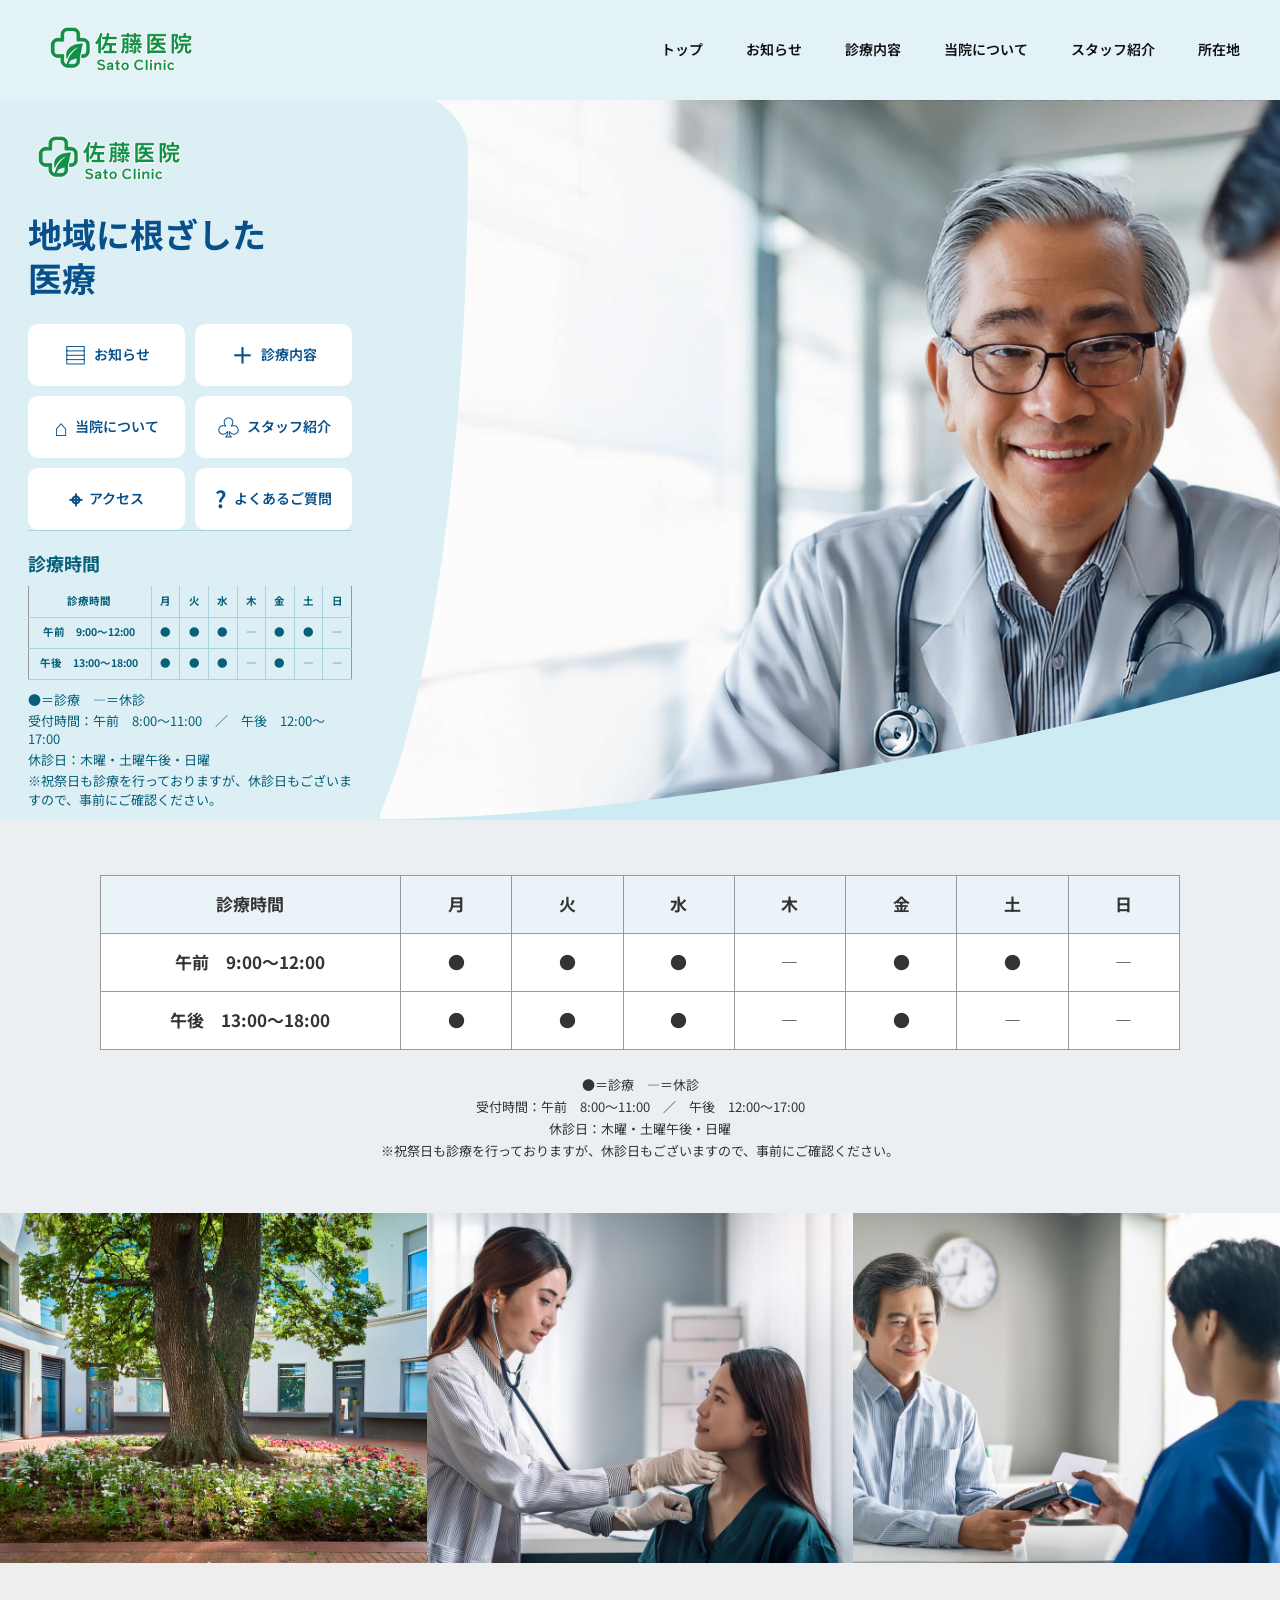
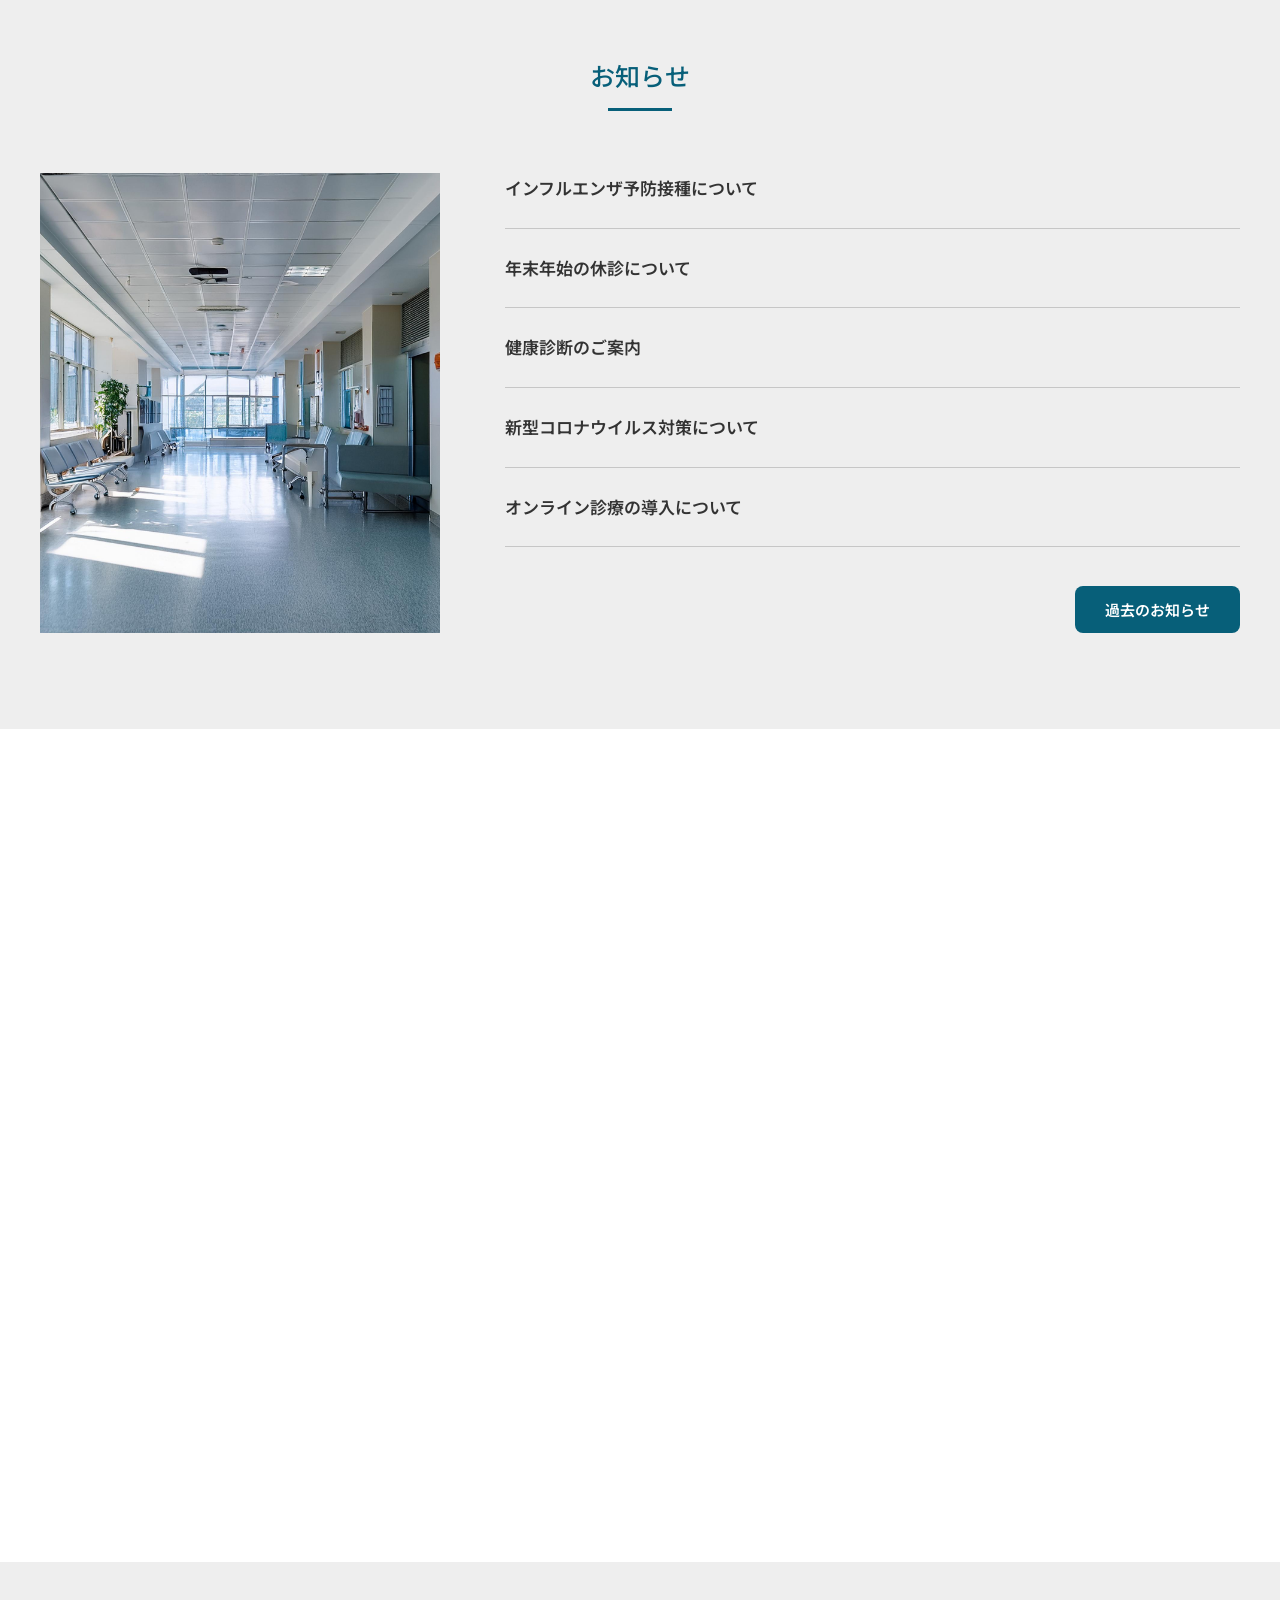
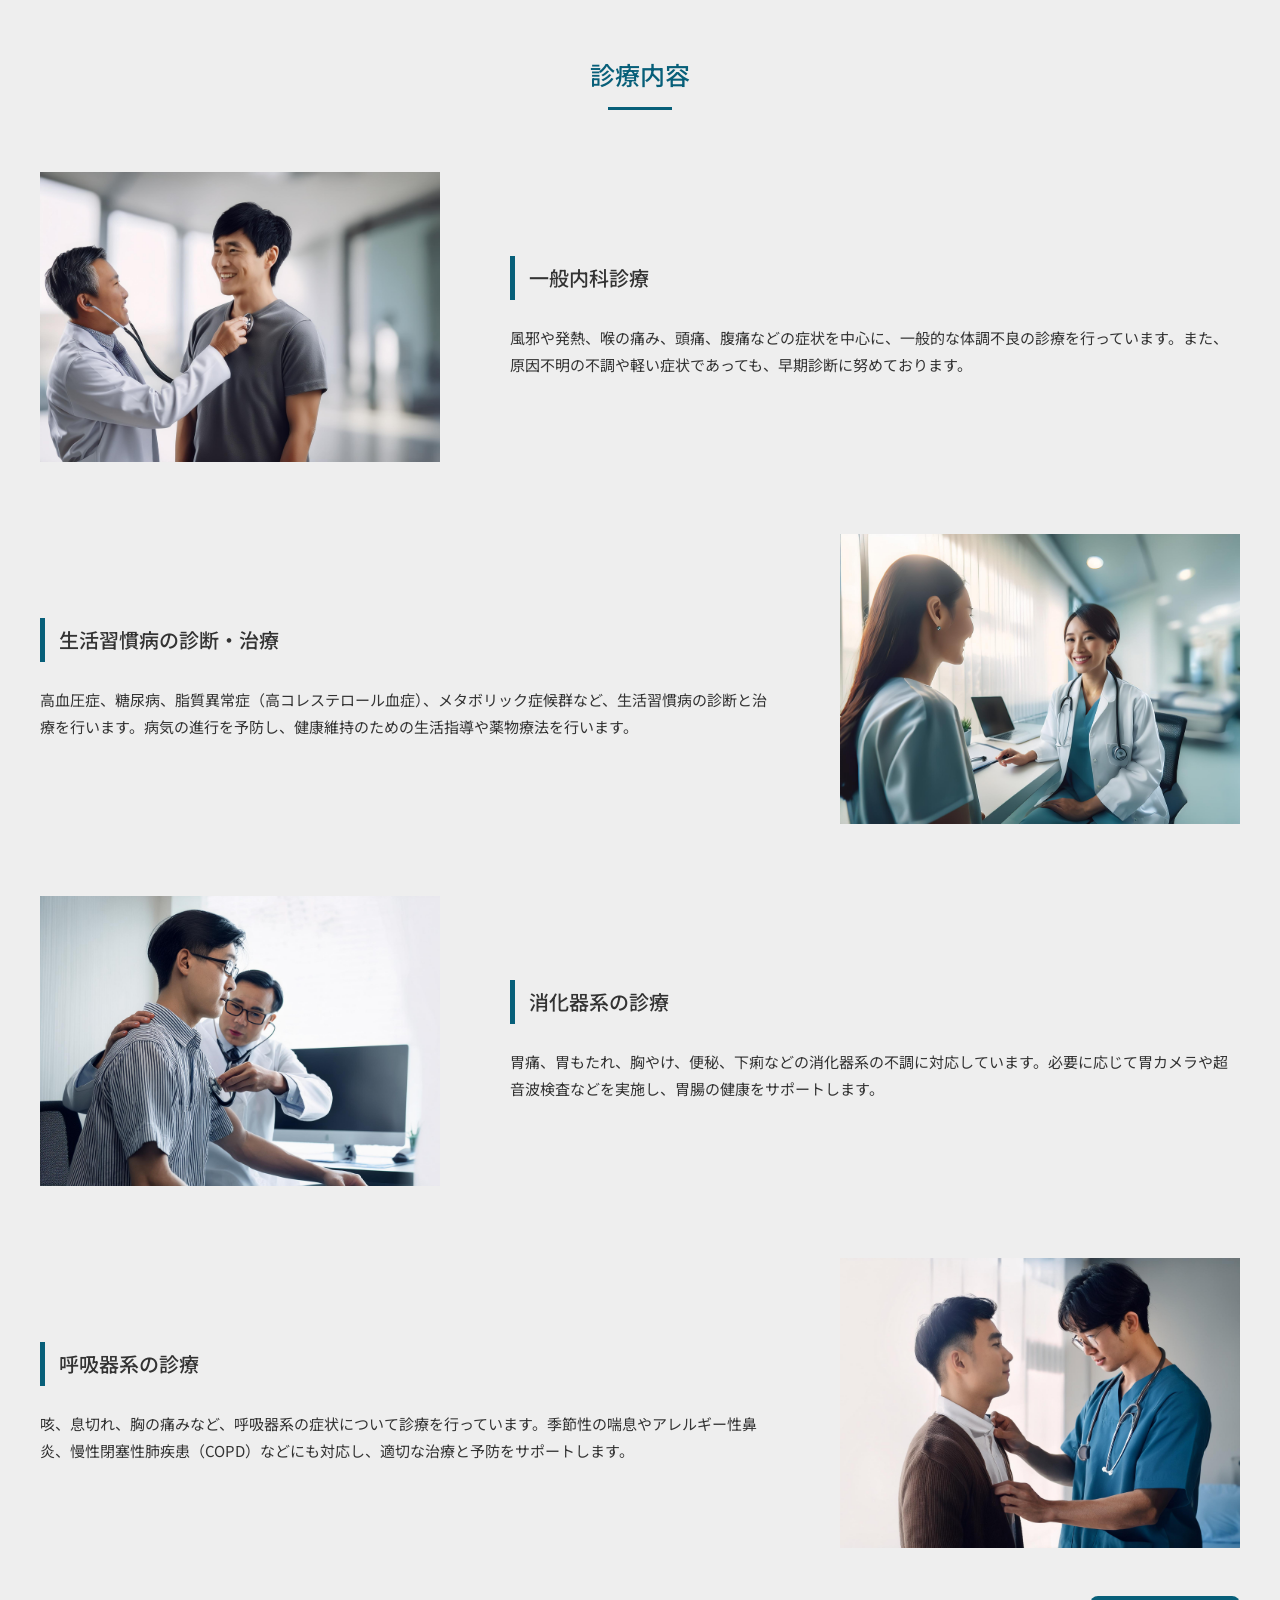
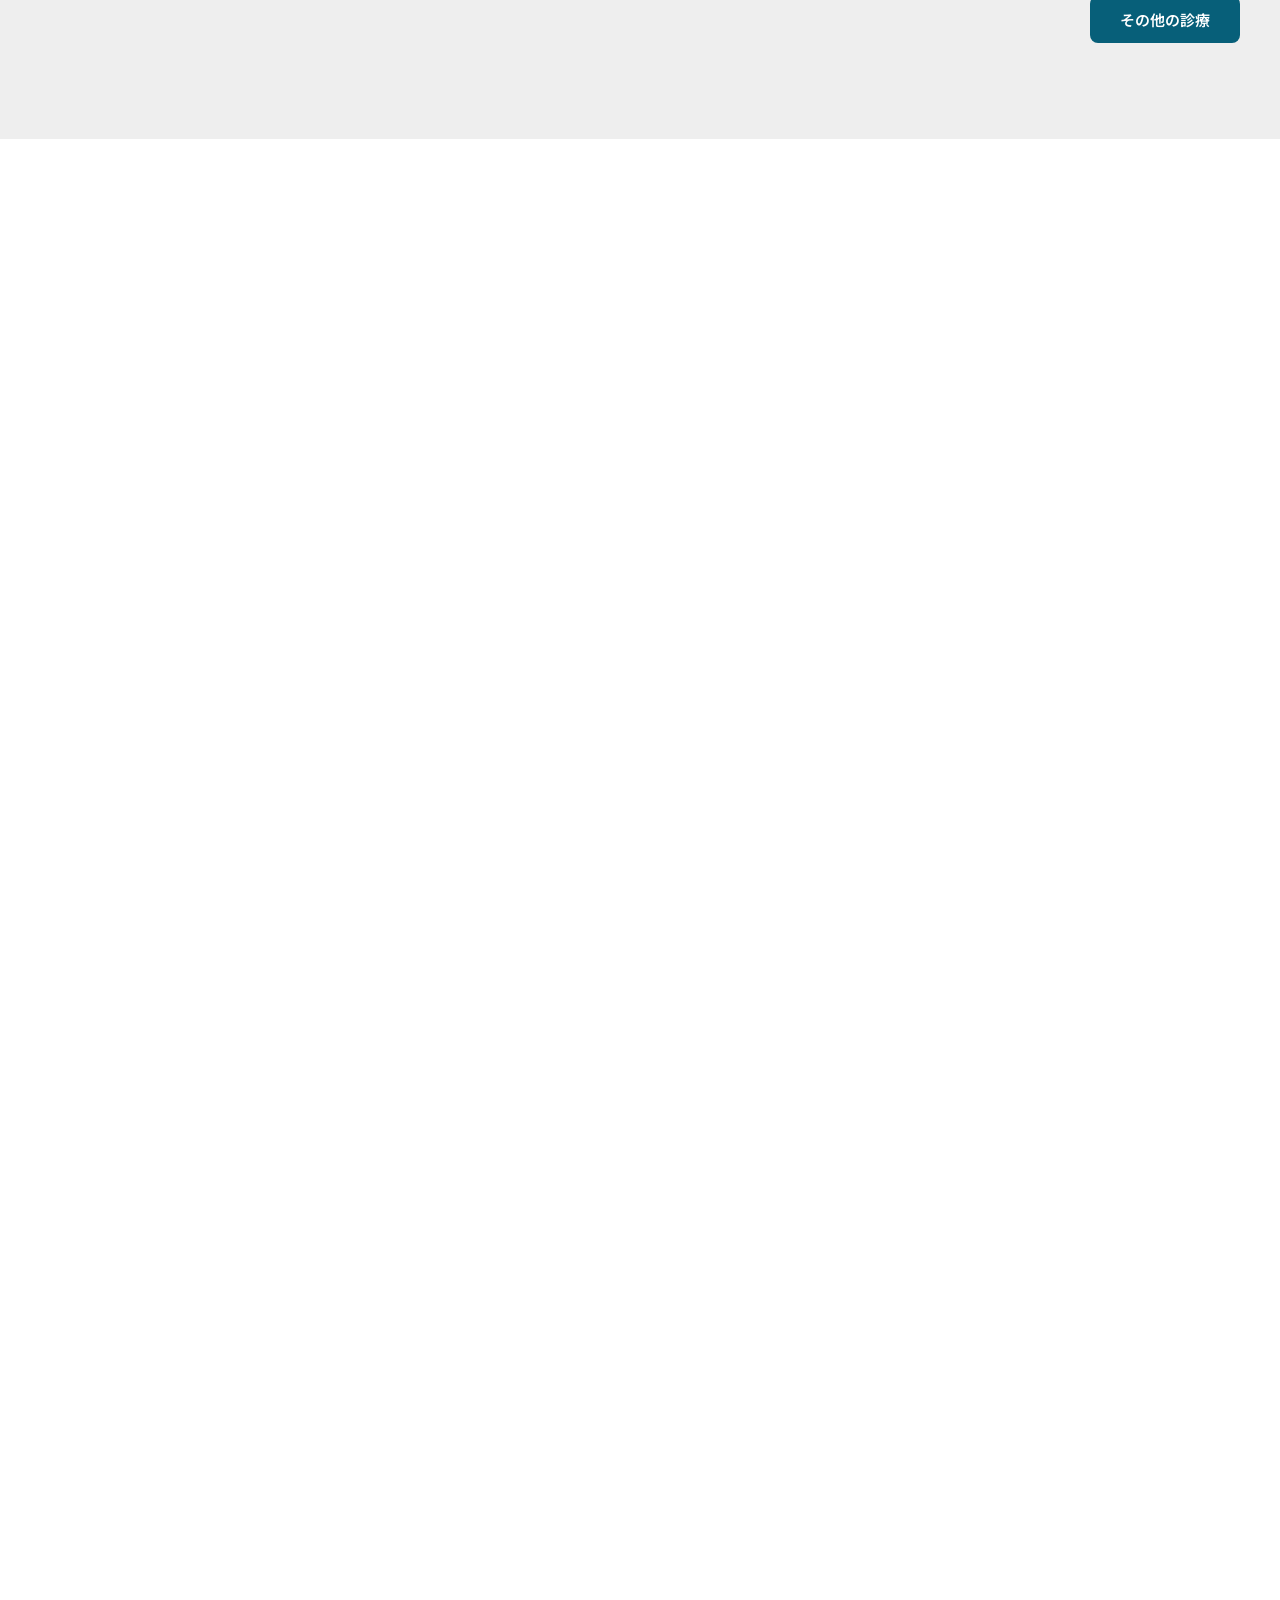
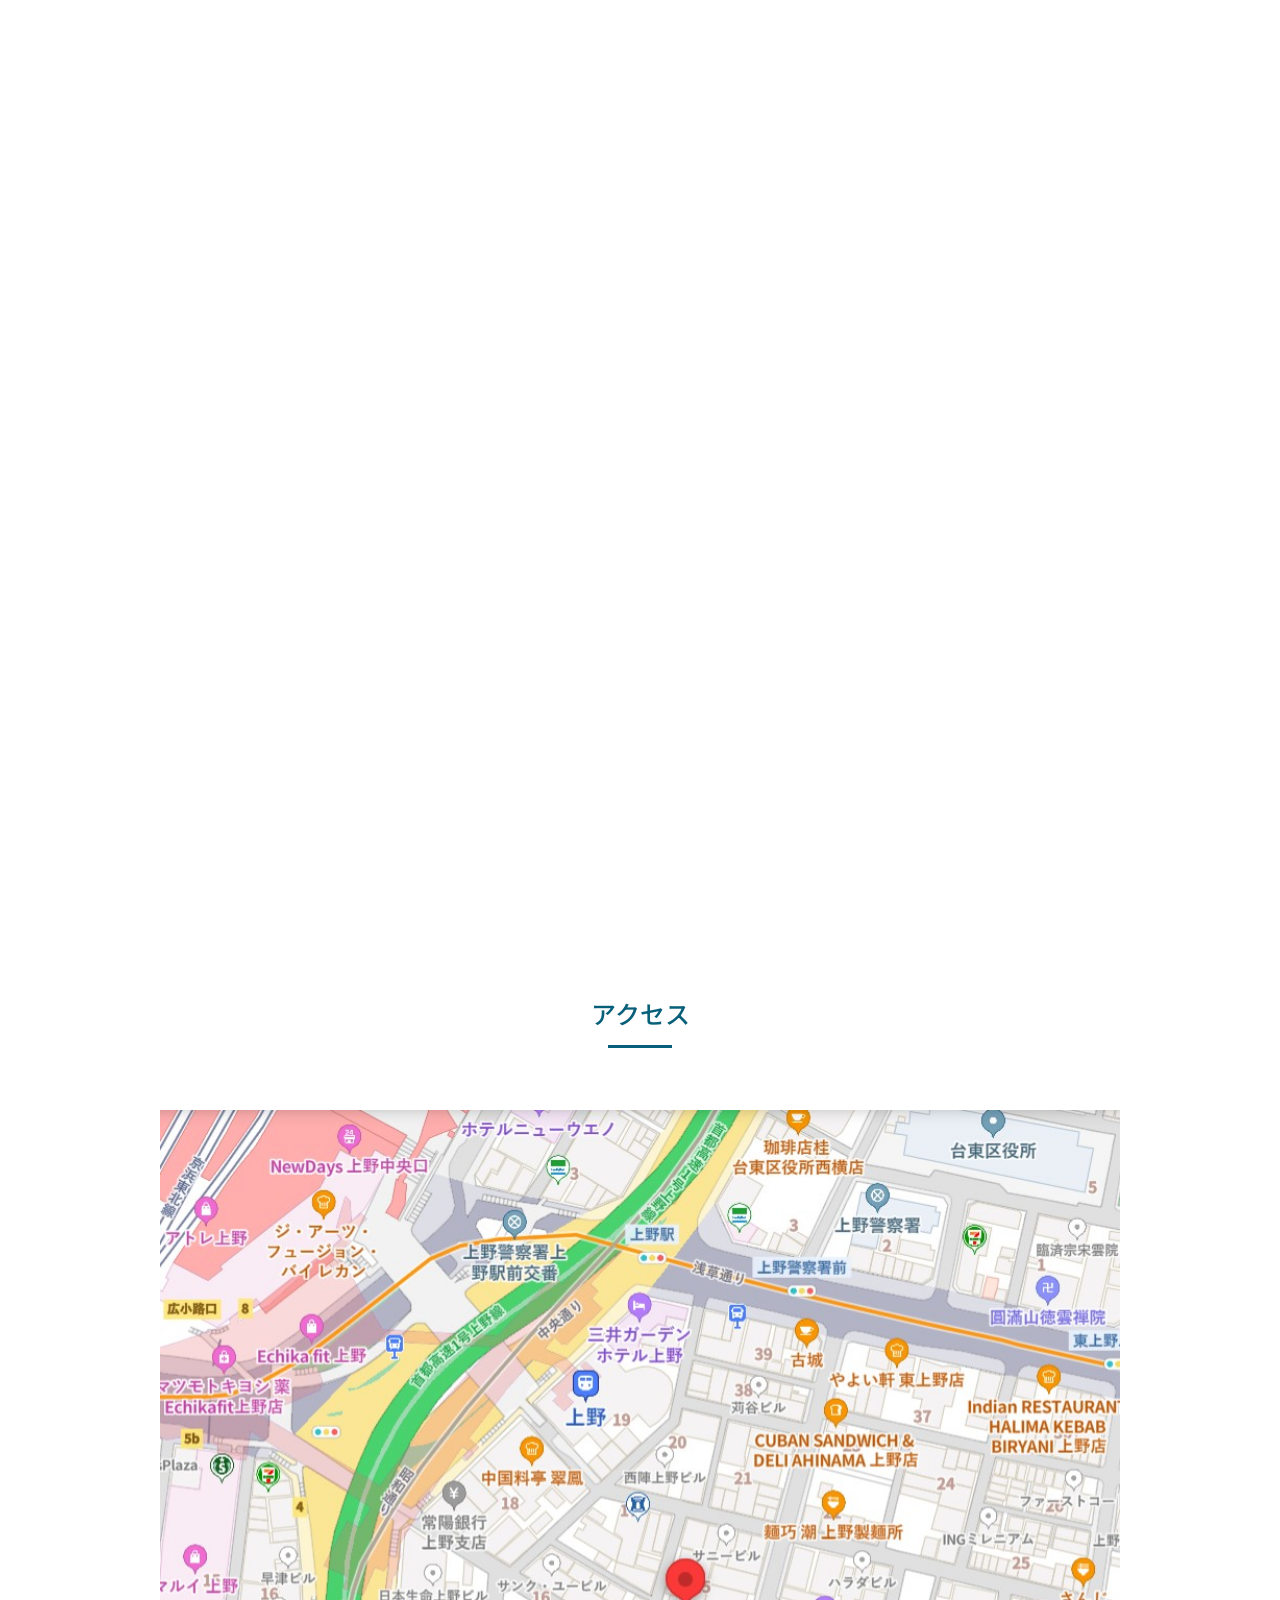
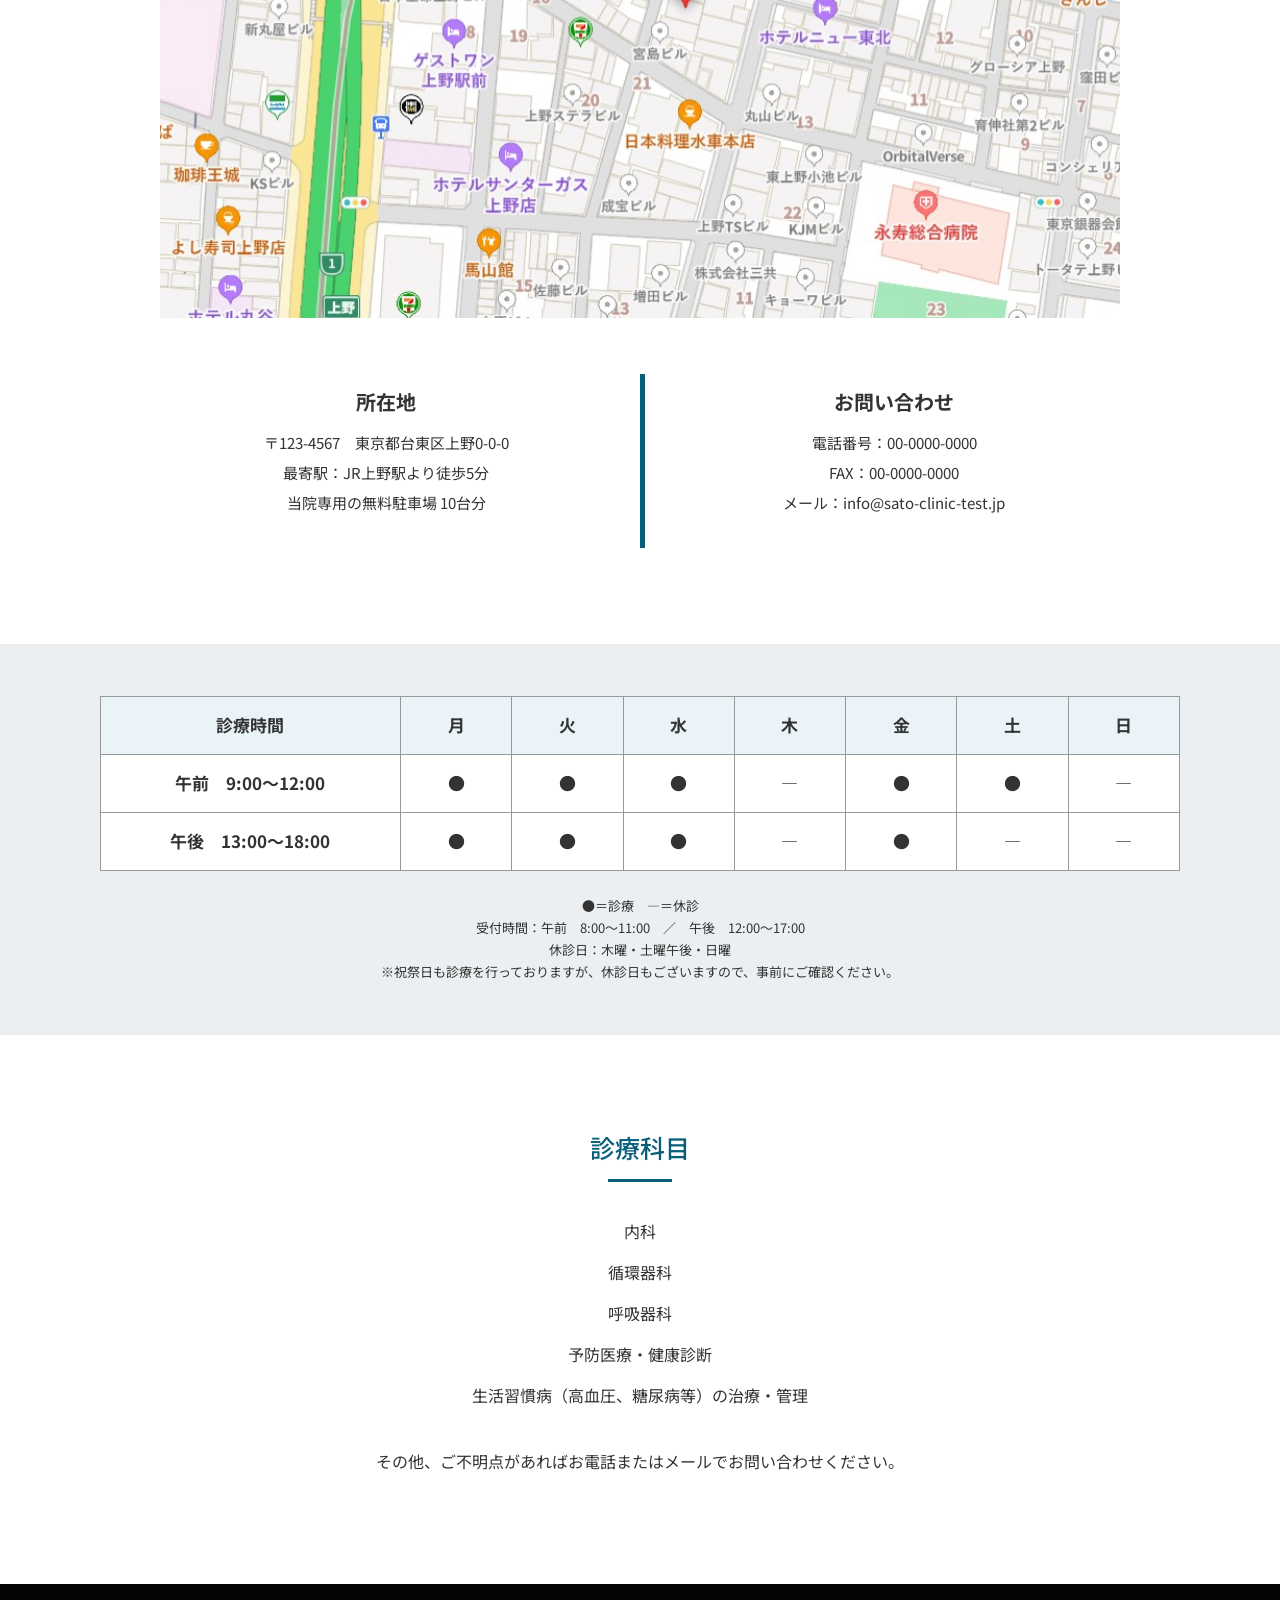
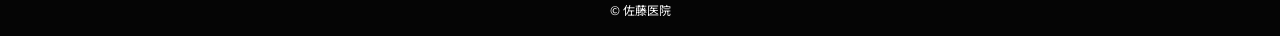
==== commit d5b13d00: "ファーストビュー　変更" ====
--- a/index.html
+++ b/index.html
@@ -168,7 +168,37 @@
       }, { threshold: 0.1 });
       sections.forEach((section) => observer.observe(section));
     }
+    const hero = document.querySelector('.hero');
+    if (hero) {
+      hero.innerHTML = `<div class="hero-panel"><a class="hero-panel-logo" href="#top"><img src="./assets/Logo/logo.png" alt="佐藤医院"></a><div class="hero-panel-copy">地域に根ざした<br>医療</div><nav class="hero-links" aria-label="主要メニュー"><a href="./news.html"><span>▤</span>お知らせ</a><a href="./medical.html"><span>＋</span>診療内容</a><a href="./about.html"><span>⌂</span>当院について</a><a href="#staff"><span>♧</span>スタッフ紹介</a><a href="#access"><span>⌖</span>アクセス</a><a href="./faq.html"><span>?</span>よくあるご質問</a></nav><div class="hero-hours"><h2>診療時間</h2><p>午前　9:00〜12:00</p><p>午後　13:00〜18:00</p><small>月・火・水・金・土：診療　／　木・日：休診</small></div></div><div class="hero-photo"><img src="./assets/Hospital_Exterior/hospital_1.jpg" alt="佐藤医院 外観"></div>`;
+    }
   </script>
 <script>const aboutButton = document.querySelector('#about .button'); if (aboutButton) aboutButton.href = './about.html';</script>
+<script>
+  const heroPhoto = document.querySelector('.hero-photo img');
+  if (heroPhoto) {
+    heroPhoto.src = './assets/Doctor_Image/firstView.jpg';
+    heroPhoto.alt = '佐藤医院 診療風景';
+  }
+  const heroHours = document.querySelector('.hero-hours');
+  const hoursTable = document.querySelector('.hours-section .hours-table');
+  const hoursNote = document.querySelector('.hours-section .hours-note');
+  if (heroHours && hoursTable && hoursNote) {
+    heroHours.replaceChildren(Object.assign(document.createElement('h2'), {textContent: '診療時間'}), hoursTable.cloneNode(true), hoursNote.cloneNode(true));
+  }
+</script>
+<script>document.querySelector('.hero')?.classList.add('hero-ready');</script>
+<script>
+  const heroPhotoArea = document.querySelector('.hero-photo');
+  if (heroPhotoArea) {
+    const wave = document.createElementNS('http://www.w3.org/2000/svg', 'svg');
+    wave.classList.add('hero-wave');
+    wave.setAttribute('viewBox', '0 0 1000 180');
+    wave.setAttribute('preserveAspectRatio', 'none');
+    wave.setAttribute('aria-hidden', 'true');
+    wave.innerHTML = '<path d="M0 150 C300 148 690 78 1000 0 L1000 180 L0 180 Z" fill="#cdebf3"/>';
+    heroPhotoArea.appendChild(wave);
+  }
+</script>
 </body>
 </html>
--- a/css/style.css
+++ b/css/style.css
@@ -32,7 +32,11 @@
 @media (max-width:768px){.news-page-list a{padding:18px 0;font-size:15px}}
 .hours-table th:first-child{text-align:center;padding-left:0}
 .about-page-list article{padding:0 0 42px;margin:0 0 42px;border-bottom:1px solid #c6c6c6}.about-page-list article:last-child{margin-bottom:0}.about-page-list h2{margin:0 0 20px;padding:4px 0 4px 16px;border-left:5px solid var(--blue);font-size:20px;font-weight:600;line-height:1.5}.about-page-list p{margin:0;font-size:15px;line-height:2}.about-subitems{margin-top:20px;padding-left:20px;border-left:2px solid #c6c6c6}.about-subitems p{margin:6px 0}.policy-list{display:grid;grid-template-columns:1fr 1fr;gap:14px 24px;margin-top:26px}.policy-list>div{padding:14px 16px;background:#f3f8fa}.policy-list h3,.about-staff-list h3{margin:0 0 6px;color:var(--blue);font-size:16px;font-weight:600}.policy-list p,.about-staff-list p{font-size:14px;line-height:1.8}.about-staff-list{display:grid;grid-template-columns:1fr 1fr;gap:28px 40px;margin-top:28px}.about-staff-list>div{min-width:0;padding-top:16px;border-top:1px solid #c6c6c6}.about-staff-list p{margin:6px 0}
+ .about-staff-list>div{min-width:0}.about-staff-list img{display:block;width:100%;height:250px;object-fit:cover;object-position:center 35%;margin-bottom:16px}
 @media (max-width:768px){.about-page-list article{padding-bottom:30px;margin-bottom:30px}.about-page-list h2{font-size:18px;margin-bottom:16px}.about-page-list p{font-size:14px}.policy-list,.about-staff-list{grid-template-columns:1fr;gap:16px}.policy-list{margin-top:20px}.about-staff-list{margin-top:22px}.about-subitems{padding-left:14px}}
+.faq-intro{max-width:900px;margin:-20px auto 52px;text-align:center;font-size:15px}.faq-list{max-width:900px;margin:0 auto}.faq-category{margin:0 0 52px}.faq-category>h2{margin:0 0 22px;padding:4px 0 4px 16px;border-left:5px solid var(--blue);font-size:20px;font-weight:600;line-height:1.5}.faq-item{padding:0 0 22px;margin:0 0 22px;border-bottom:1px solid #c6c6c6}.faq-item h3{margin:0 0 8px;color:var(--blue);font-size:16px;font-weight:600;line-height:1.8}.faq-item p{margin:0;color:#333;font-size:15px;line-height:2}.faq-footer-note{max-width:900px;margin:0 auto;text-align:center;font-size:15px}
+@media (max-width:768px){.faq-intro{margin:-10px auto 36px;text-align:left;font-size:14px}.faq-category{margin-bottom:36px}.faq-category>h2{font-size:18px;margin-bottom:18px}.faq-item{padding-bottom:18px;margin-bottom:18px}.faq-item h3{font-size:15px;line-height:1.7}.faq-item p,.faq-footer-note{font-size:14px;line-height:1.9}}
+@media (max-width:768px){.about-staff-list img{height:220px}}
 .medical-page-list{max-width:900px;margin:0 auto}.medical-page-list article{padding:0 0 34px;margin:0 0 34px;border-bottom:1px solid #c6c6c6}.medical-page-list article:last-child{margin-bottom:0}.medical-page-list h2{margin:0 0 16px;padding:8px 18px;border:3px solid #8ac0d3;background:#fff;text-align:center;color:var(--blue);font-size:20px;font-weight:500}.medical-page-list p{margin:0;font-size:15px;line-height:2}
 @media (max-width:768px){.medical-page-list h2{font-size:18px;padding:7px 12px}.medical-page-list p{font-size:14px}}
 .section{padding:96px 0}
@@ -279,3 +283,41 @@
     transform:none;
   }
 }
+
+/* Two-column top hero */
+.hero{height:660px;display:grid;grid-template-columns:380px minmax(0,1fr);background:#eaf6fa;overflow:hidden}
+.hero-panel{padding:34px 28px 28px;background:#eaf6fa;color:#075f79;display:flex;flex-direction:column;min-width:0}.hero-panel-logo img{width:165px;height:auto}.hero-panel-copy{margin:28px 0 24px;color:#07508a;font-size:34px;font-weight:700;line-height:1.3}.hero-links{display:grid;grid-template-columns:repeat(2,minmax(0,1fr));gap:10px}.hero-links a{display:flex;align-items:center;justify-content:center;gap:7px;min-height:62px;padding:8px 5px;background:#fff;border-radius:10px;color:#07508a;font-size:14px;font-weight:600;text-align:center}.hero-links span{font-size:23px;line-height:1}.hero-hours{margin-top:auto;border-top:1px solid #b9dbe7;padding-top:14px}.hero-hours h2{margin:0 0 7px;font-size:18px}.hero-hours p{margin:2px 0;font-size:13px}.hero-hours small{display:block;margin-top:5px;font-size:11px}.hero-photo{min-width:0}.hero-photo img{width:100%;height:100%;object-fit:cover;object-position:center 48%}
+@media (max-width:768px){.hero{height:auto;display:flex;flex-direction:column}.hero-panel{padding:26px 20px 22px}.hero-panel-logo img{width:145px}.hero-panel-copy{margin:20px 0 18px;font-size:30px}.hero-links{gap:8px}.hero-links a{min-height:54px;font-size:13px}.hero-hours{margin-top:22px}.hero-photo{height:360px}.hero-photo img{height:360px}}
+@media (max-width:480px){.hero-panel{padding:22px 16px 20px}.hero-panel-copy{font-size:27px}.hero-links{gap:7px}.hero-links a{min-height:50px;font-size:12px}.hero-links span{font-size:20px}.hero-photo,.hero-photo img{height:280px}}
+.hero-photo img{object-position:center 44%}.hero-hours .hours-table{width:100%;font-size:10px;background:transparent}.hero-hours .hours-table th,.hero-hours .hours-table td{height:28px;padding:1px 2px;border-color:#b9dbe7}.hero-hours .hours-table th:first-child{width:38%;padding-left:0;text-align:center}.hero-hours .hours-table thead th{background:transparent;border-top:0}.hero-hours .hours-note{margin-top:8px;text-align:left;font-size:9px;line-height:1.3}.hero-hours .hours-note p{margin:1px 0}
+@media (max-width:768px){.hero-photo img{object-position:center 44%}.hero-hours .hours-table{font-size:10px}.hero-hours .hours-note{font-size:9px}}
+.hero{height:720px}.hero-photo{position:relative;overflow:hidden}.hero-photo:before{content:"";position:absolute;z-index:1;left:-185px;top:-8%;width:285px;height:116%;border-radius:50%;background:#eaf6fa}.hero-photo:after{content:"";position:absolute;z-index:2;left:-8%;right:-8%;bottom:-13%;height:190px;border-radius:50% 50% 0 0 / 85% 85% 0 0;background:rgba(205,239,249,.86);transform:rotate(-3deg)}.hero-photo img{position:relative;z-index:0;object-position:center 44%}.hero-hours .hours-table{font-size:11px}.hero-hours .hours-table th,.hero-hours .hours-table td{height:30px}.hero-hours .hours-note{font-size:10px;line-height:1.4;margin-top:10px}.hero-hours .hours-note p{margin:2px 0}
+@media (max-width:768px){.hero{height:auto}.hero-photo{height:360px}.hero-photo:before{display:none}.hero-photo:after{bottom:-8%;height:82px;transform:rotate(-2deg)}.hero-photo img{height:360px;object-position:center 44%}.hero-hours .hours-table{font-size:10px}.hero-hours .hours-note{font-size:9px}}
+@media (max-width:480px){.hero-photo,.hero-photo img{height:280px}.hero-photo:after{height:58px}}
+.hero-photo:before{left:-175px;width:265px}.hero-photo:after{bottom:-15%;height:132px;background:rgba(205,239,249,.72);transform:rotate(-2deg)}.hero-hours{padding-top:16px;padding-bottom:8px}.hero-hours .hours-table{font-size:10.5px}.hero-hours .hours-table th,.hero-hours .hours-table td{height:31px}.hero-hours .hours-note{font-size:10px;line-height:1.45;margin-top:11px;overflow:visible}.hero-hours .hours-note p{margin:2px 0;white-space:normal}
+@media (max-width:768px){.hero-photo:after{bottom:-12%;height:70px}.hero-hours{padding-bottom:2px}.hero-hours .hours-note{font-size:9.5px}}
+@media (max-width:480px){.hero-photo:after{height:50px}}
+.site-header{background:#e3f2f7}.hero-panel{background:#dceff5}.hero-photo:before{background:#dceff5;left:-170px;width:255px}.hero-photo:after{bottom:-16%;height:126px;background:rgba(185,226,239,.62);transform:rotate(-1.5deg)}.hero-hours{border-top-color:#a9d2df}.hero-hours .hours-table th,.hero-hours .hours-table td{border-color:#a9d2df}
+@media (max-width:768px){.hero-photo:after{bottom:-13%;height:66px;transform:rotate(-1deg)}}
+@media (max-width:480px){.hero-photo:after{height:48px}}
+.hero-photo:before{left:-188px;top:-3%;width:276px;height:108%;border-radius:0 42% 56% 0 / 0 9% 91% 100%;background:#dceff5}
+.hero-photo:after{bottom:-72px;height:182px;border-radius:50% 50% 0 0 / 72% 72% 0 0;background:#cdebf3;transform:rotate(-1.2deg);box-shadow:0 -22px 0 #e4f6fa}
+@media (max-width:768px){.hero-photo:before{display:none}.hero-photo:after{bottom:-34px;height:94px;border-radius:50% 50% 0 0 / 70% 70% 0 0;background:#cdebf3;transform:rotate(-1deg);box-shadow:none}}
+@media (max-width:480px){.hero-photo:after{height:64px;bottom:-24px}}
+.hero-photo:after{left:0;right:0;bottom:-62px;height:178px;border-radius:0;background:#cdebf3;opacity:1;transform:none;box-shadow:none;clip-path:polygon(0 34%,8% 33%,16% 32%,24% 30%,32% 27%,40% 23%,48% 19%,56% 15%,64% 11%,72% 8%,80% 5%,88% 2%,100% 0,100% 100%,0 100%)}
+.hero-photo{isolation:isolate}
+@media (max-width:768px){.hero-photo:after{left:0;right:0;bottom:-28px;height:88px;background:#cdebf3;clip-path:polygon(0 28%,20% 25%,40% 20%,60% 14%,80% 7%,100% 0,100% 100%,0 100%)}}
+@media (max-width:480px){.hero-photo:after{bottom:-20px;height:60px}}
+.hero-photo:before{left:-182px;width:270px;border-radius:0 38% 52% 0 / 0 8% 92% 100%}
+@media (max-width:768px){.hero-photo:before{display:none}}
+.hero-photo:before{border-radius:0 38% 68% 0 / 0 8% 92% 100%}
+.hero-photo:after{display:none}.hero-wave{position:absolute;z-index:2;left:0;right:0;bottom:-1px;width:100%;height:178px;display:block;overflow:visible}.hero-photo:before{left:-188px;top:-3%;width:276px;height:108%;border-radius:0 42% 56% 0 / 0 9% 91% 100%;background:#dceff5}
+@media (max-width:768px){.hero-wave{height:88px;bottom:-1px}.hero-photo:after{display:none}}
+@media (max-width:480px){.hero-wave{height:60px}}
+.hero-photo:after{bottom:-72px;height:182px;border-radius:50% 50% 0 0 / 72% 72% 0 0;background:rgba(185,226,239,.68);transform:rotate(-1.2deg);box-shadow:0 -22px 0 rgba(225,247,251,.72)}
+@media (max-width:768px){.hero-photo:after{bottom:-34px;height:94px;border-radius:50% 50% 0 0 / 70% 70% 0 0;background:rgba(185,226,239,.62);transform:rotate(-1deg);box-shadow:none}}
+@media (max-width:480px){.hero-photo:after{bottom:-24px;height:64px}}
+.hero{visibility:hidden}.hero.hero-ready{visibility:visible}
+.hero-photo:after{left:0;right:0;bottom:-62px;height:178px;border-radius:0;background:#cdebf3;opacity:1;transform:none;box-shadow:none;clip-path:polygon(0 38%,10% 37%,20% 35%,30% 32%,40% 28%,50% 23%,60% 18%,70% 13%,80% 8%,90% 4%,100% 0,100% 100%,0 100%)}
+@media (max-width:768px){.hero-photo:after{left:0;right:0;bottom:-28px;height:88px;border-radius:0;background:#cdebf3;opacity:1;transform:none;box-shadow:none;clip-path:polygon(0 30%,20% 27%,40% 22%,60% 16%,80% 8%,100% 0,100% 100%,0 100%)}}
+@media (max-width:480px){.hero-photo:after{bottom:-20px;height:60px}}
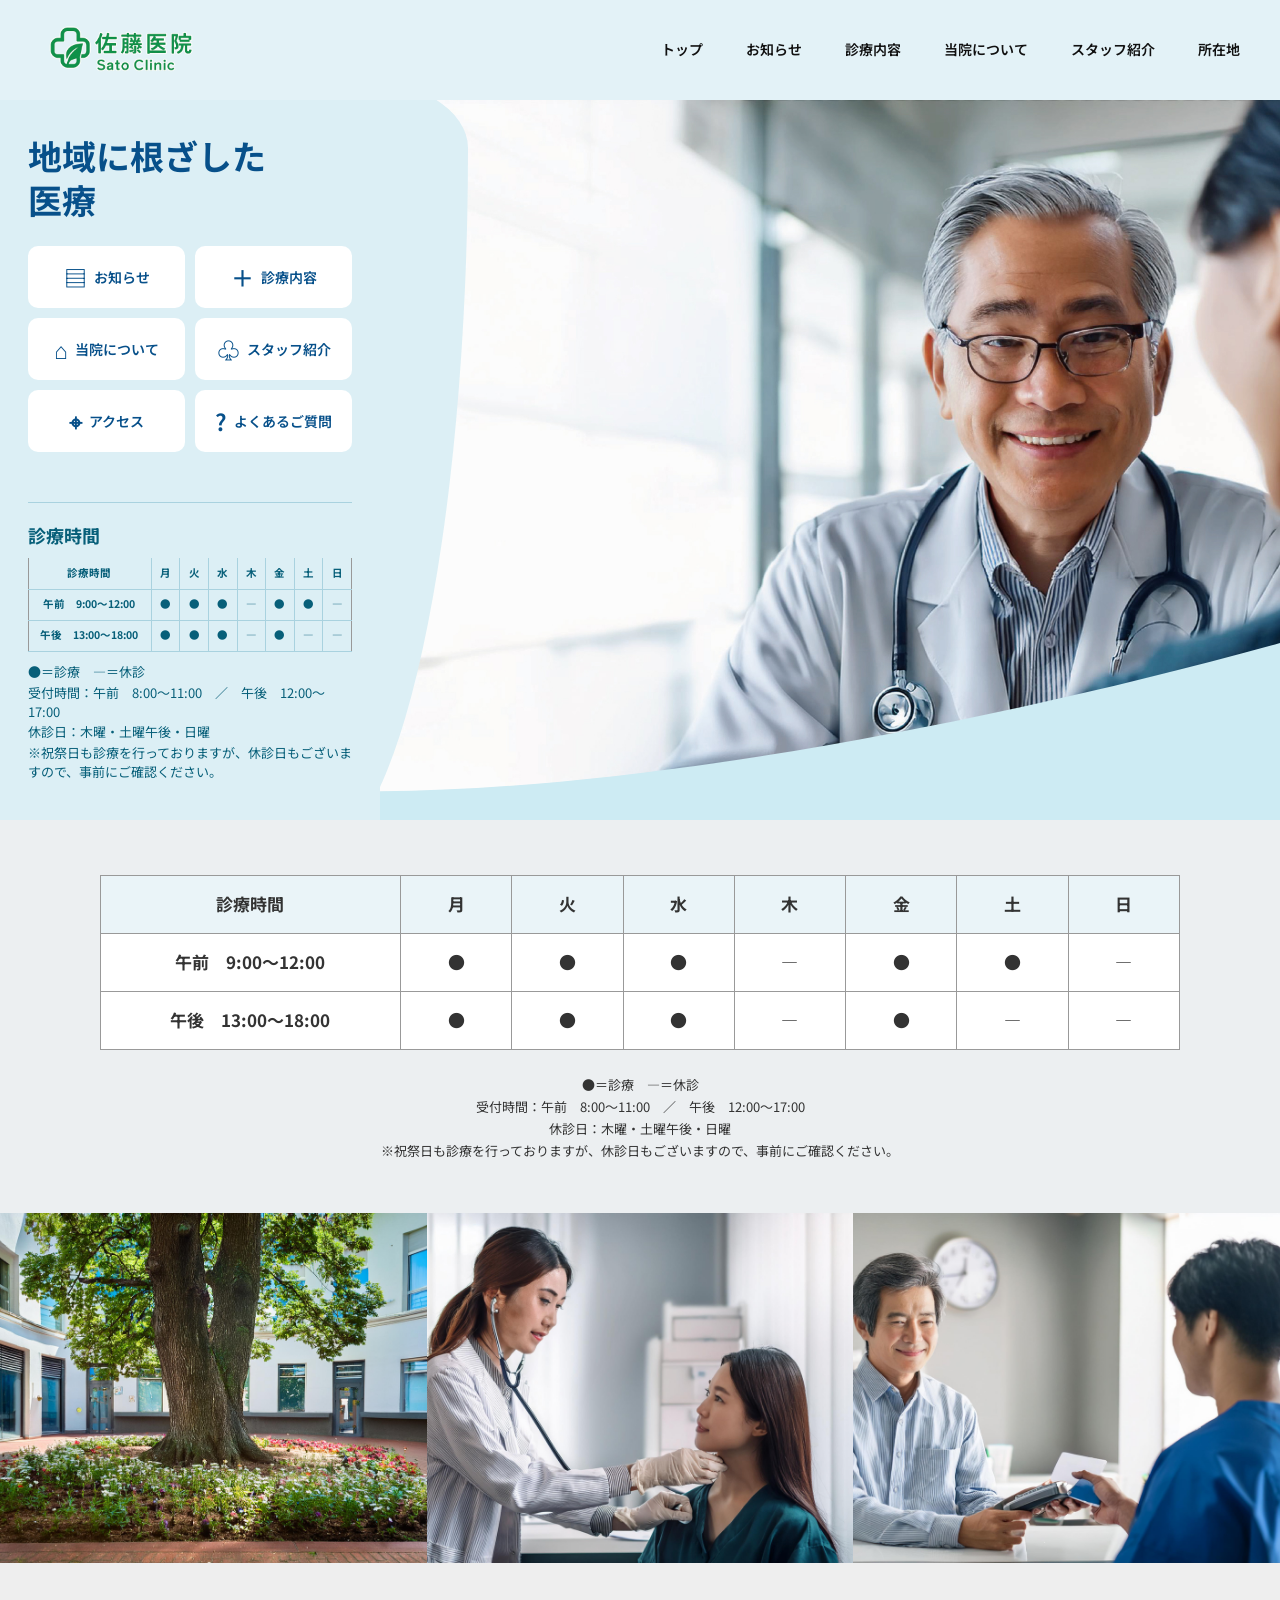
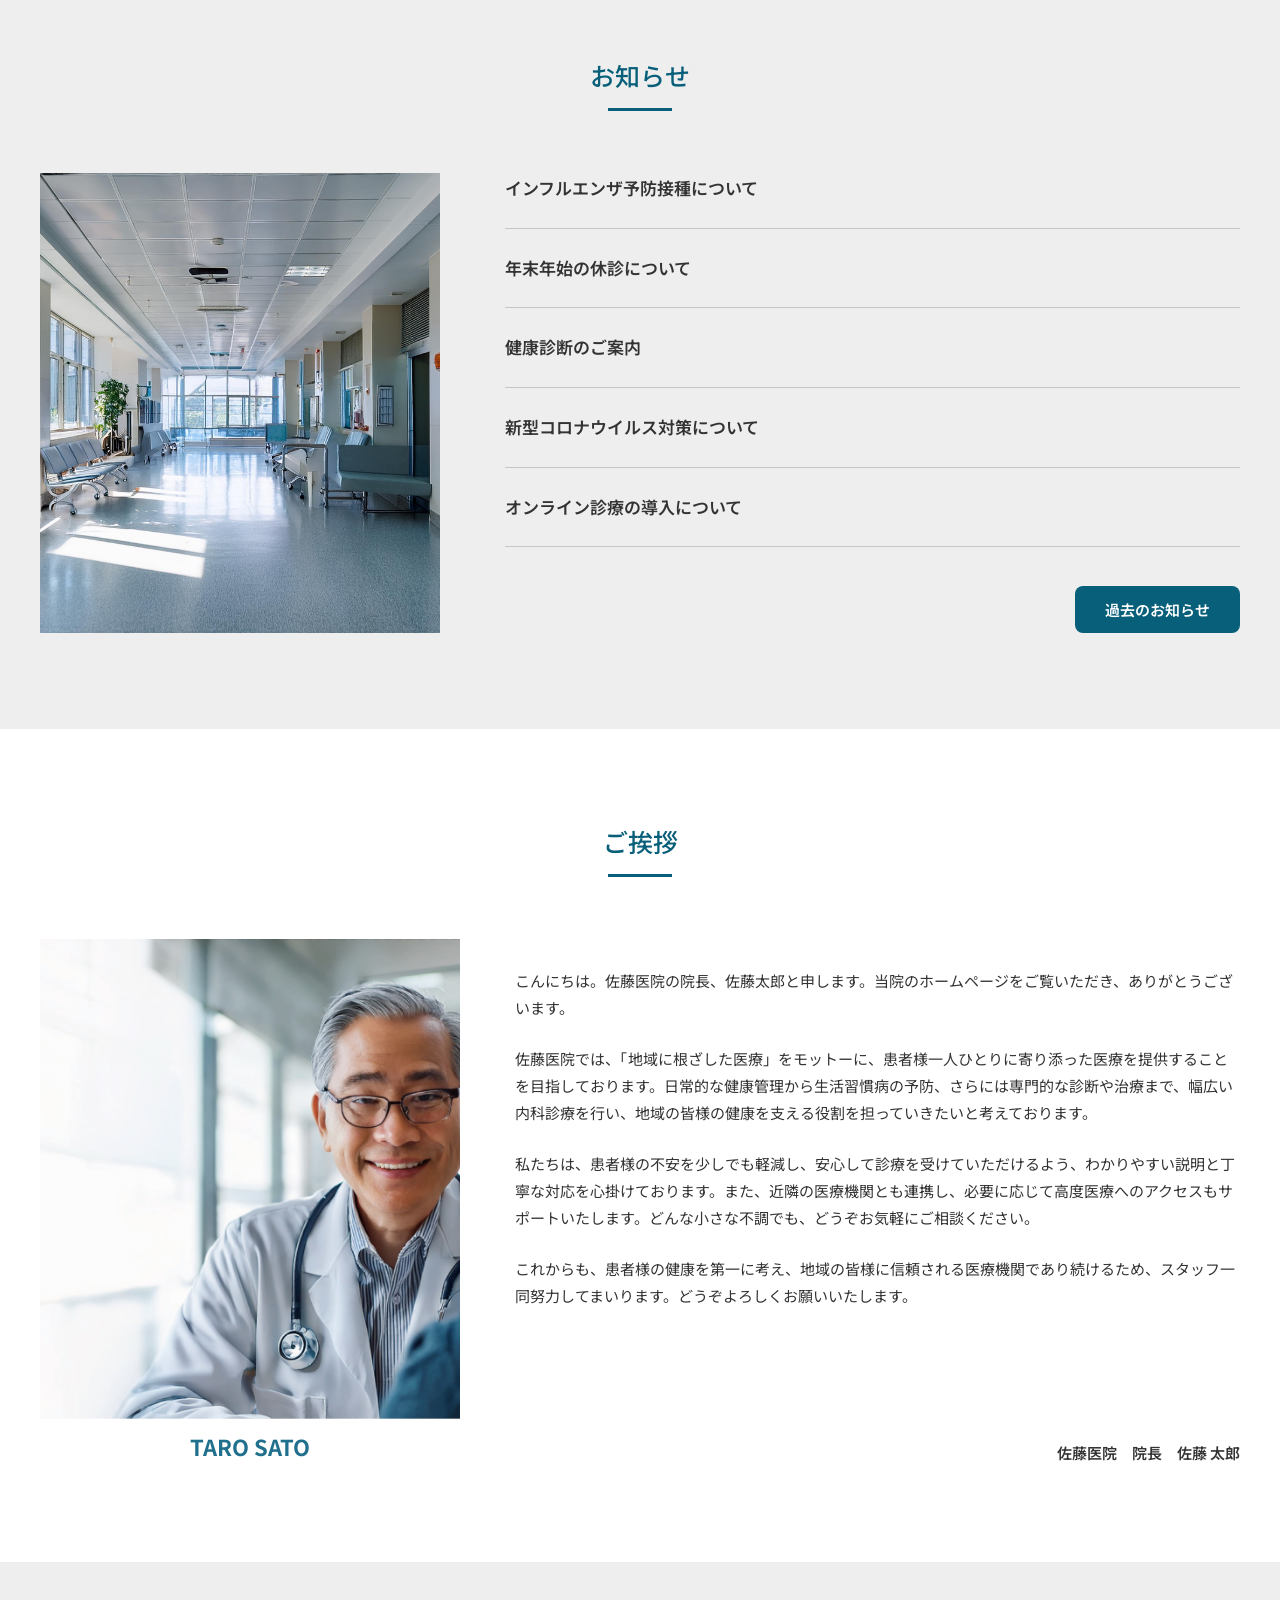
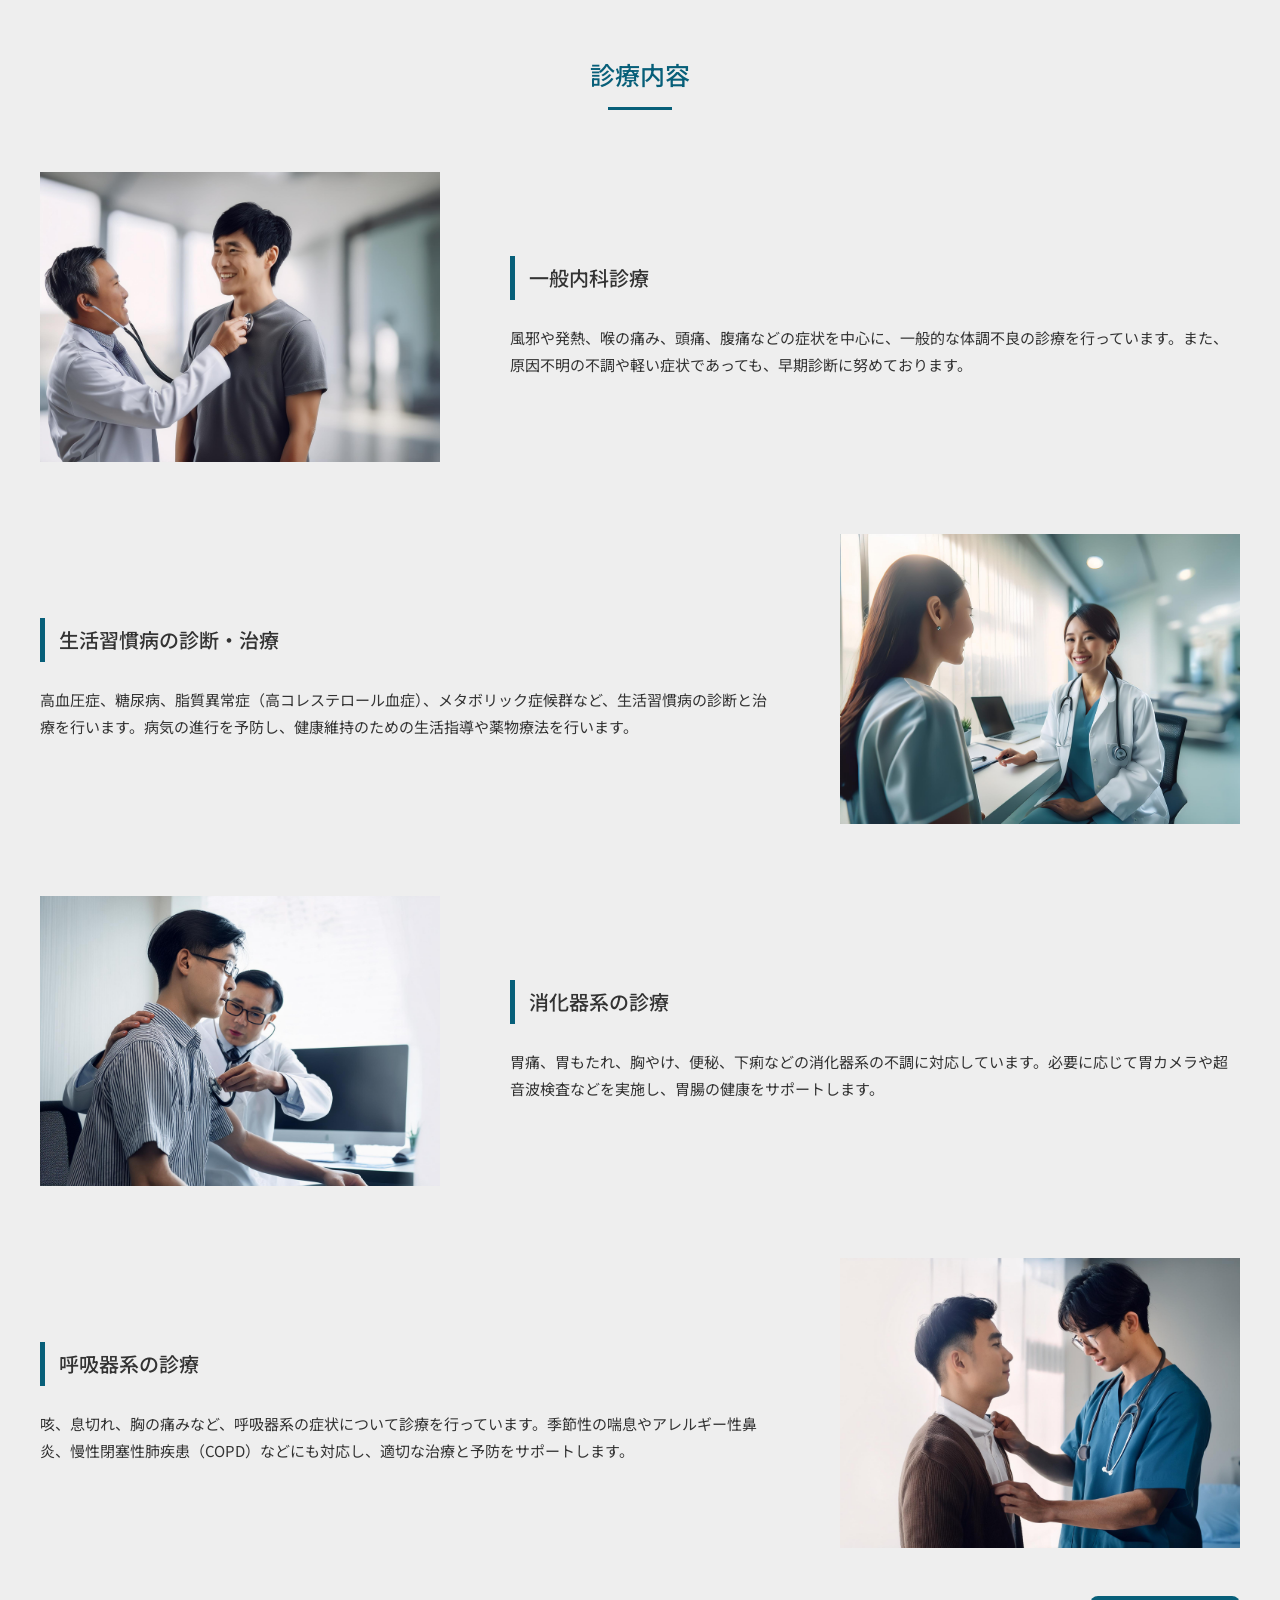
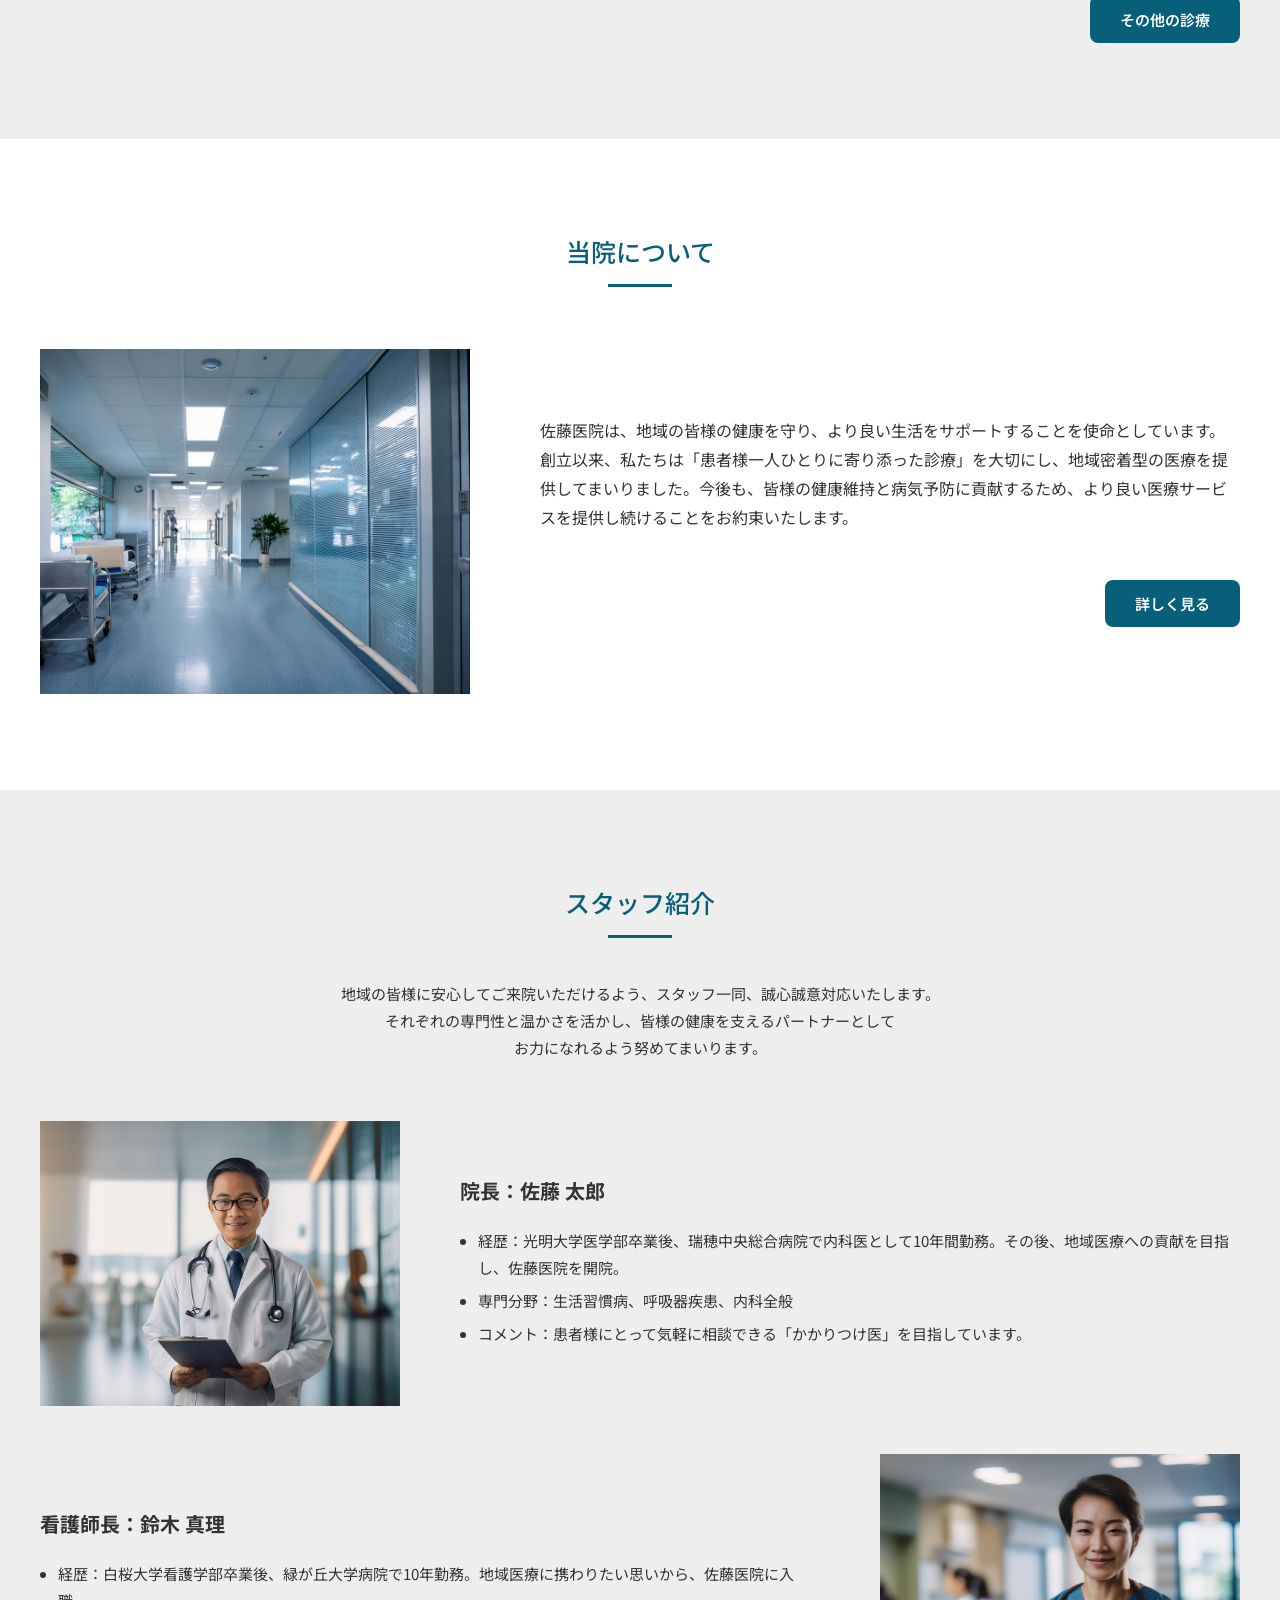
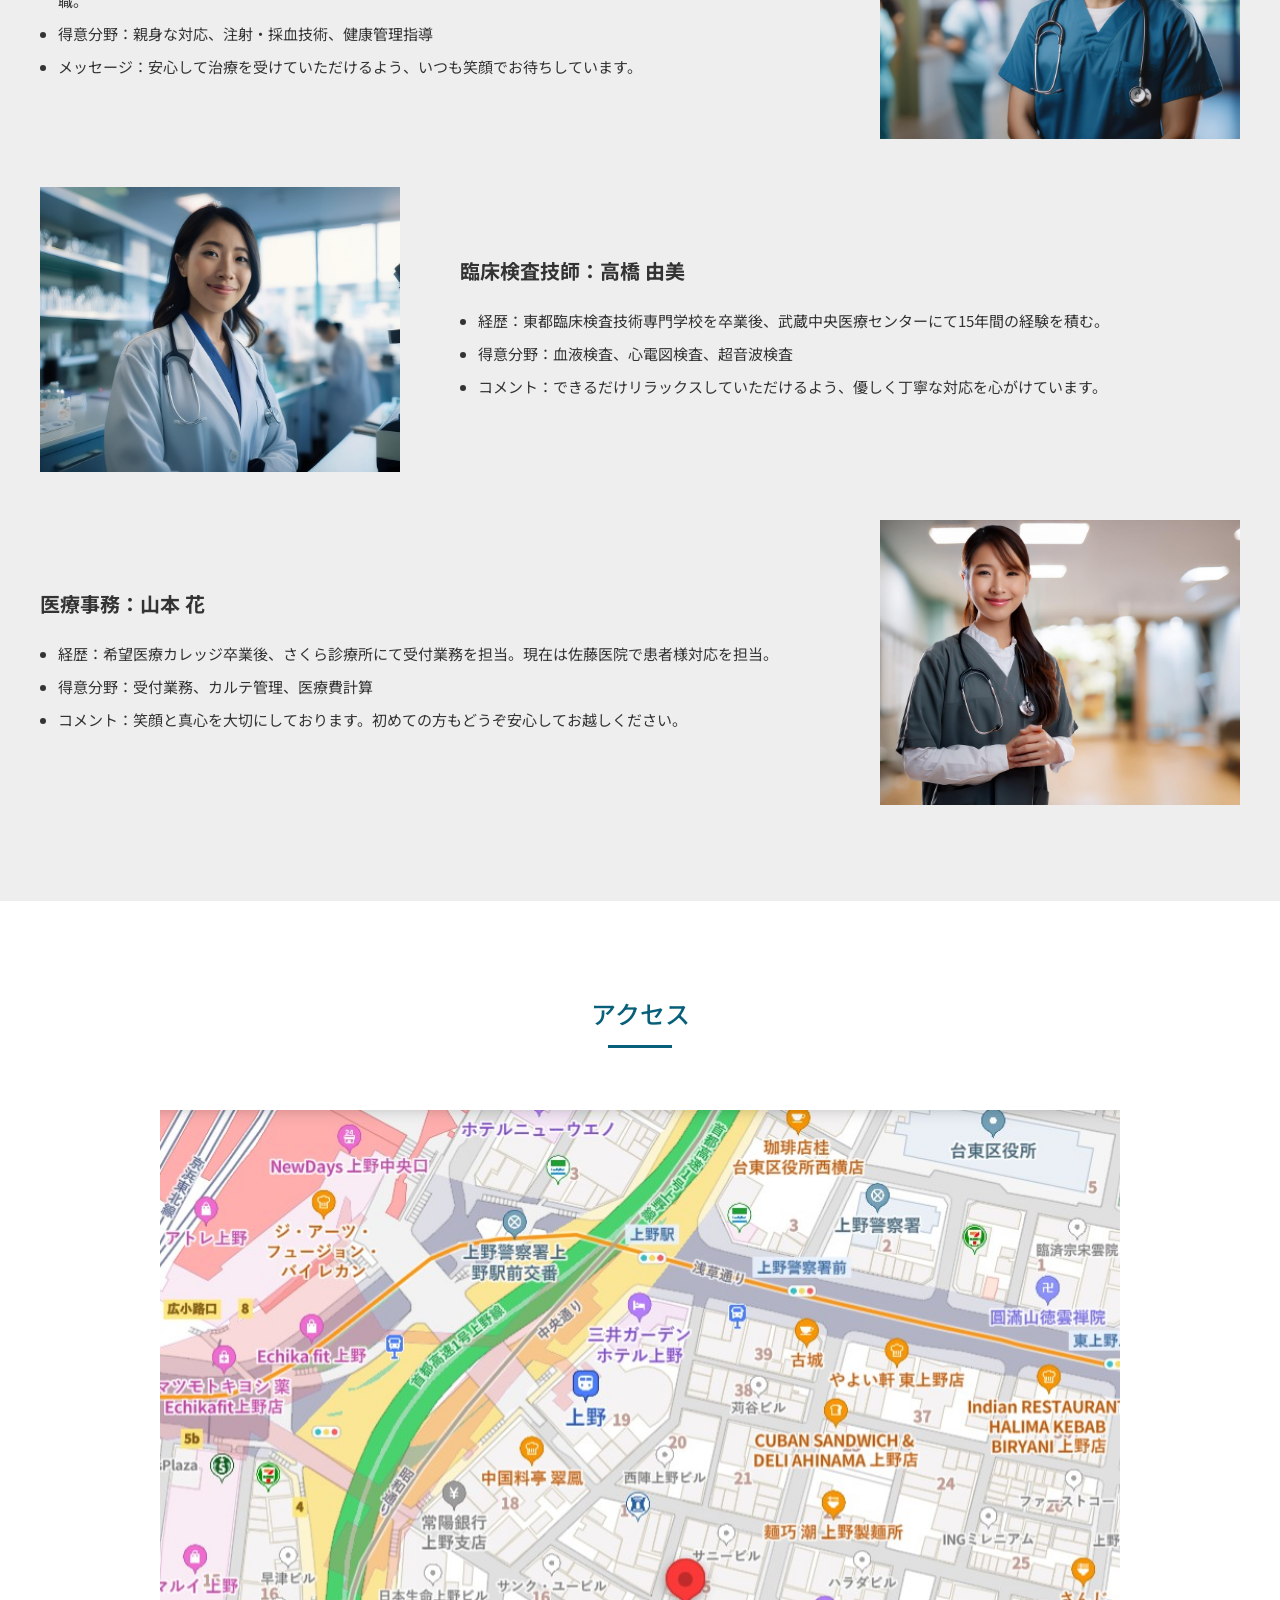
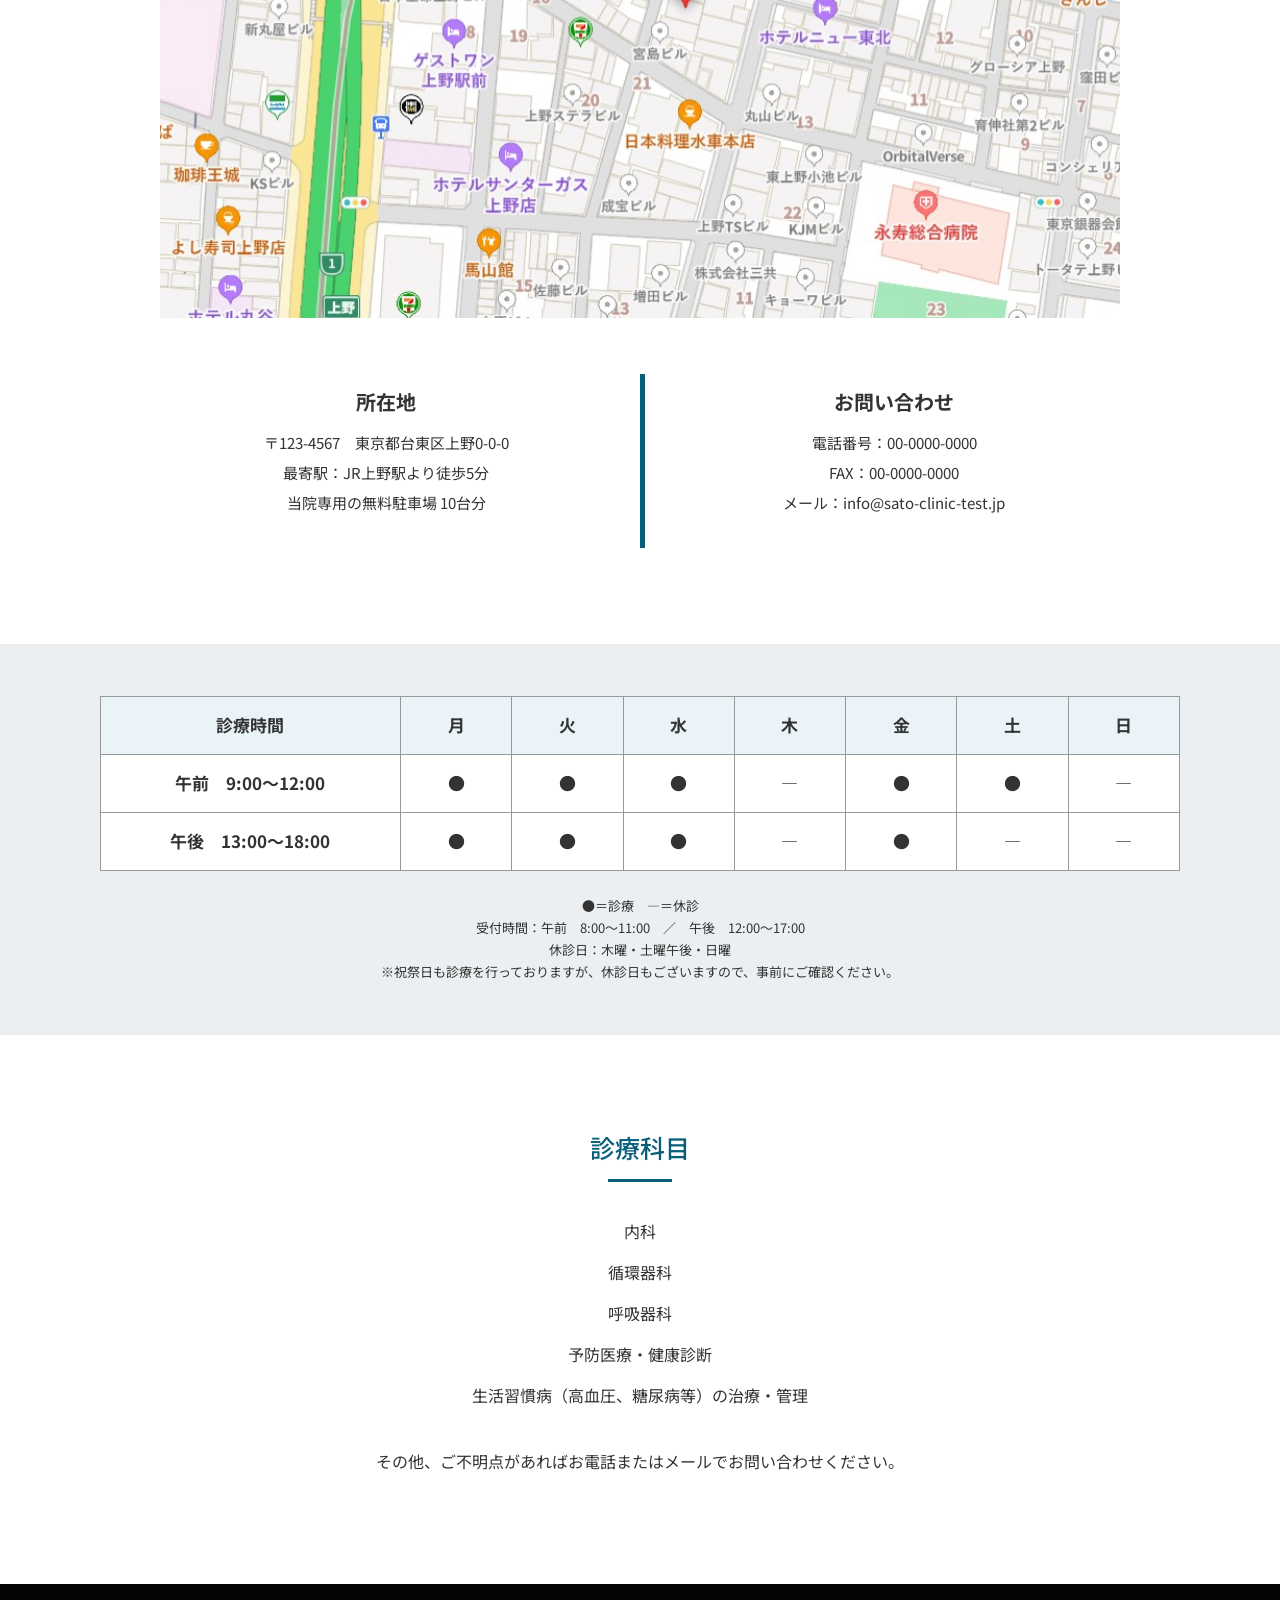
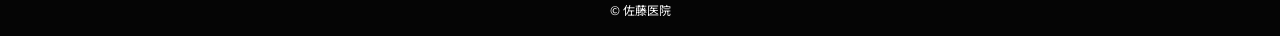
==== commit 58cdd721: "重複していたロゴ　削除" ====
--- a/index.html
+++ b/index.html
@@ -200,5 +200,6 @@
     heroPhotoArea.appendChild(wave);
   }
 </script>
+<script>document.querySelector('.hero-panel-logo')?.remove();</script>
 </body>
 </html>
--- a/css/style.css
+++ b/css/style.css
@@ -300,6 +300,9 @@
 .site-header{background:#e3f2f7}.hero-panel{background:#dceff5}.hero-photo:before{background:#dceff5;left:-170px;width:255px}.hero-photo:after{bottom:-16%;height:126px;background:rgba(185,226,239,.62);transform:rotate(-1.5deg)}.hero-hours{border-top-color:#a9d2df}.hero-hours .hours-table th,.hero-hours .hours-table td{border-color:#a9d2df}
 @media (max-width:768px){.hero-photo:after{bottom:-13%;height:66px;transform:rotate(-1deg)}}
 @media (max-width:480px){.hero-photo:after{height:48px}}
+.hero-panel-logo{display:none}
+.hero-panel-copy{margin-top:0}
+@media (max-width:768px){.hero-panel-copy{margin-top:0}}
 .hero-photo:before{left:-188px;top:-3%;width:276px;height:108%;border-radius:0 42% 56% 0 / 0 9% 91% 100%;background:#dceff5}
 .hero-photo:after{bottom:-72px;height:182px;border-radius:50% 50% 0 0 / 72% 72% 0 0;background:#cdebf3;transform:rotate(-1.2deg);box-shadow:0 -22px 0 #e4f6fa}
 @media (max-width:768px){.hero-photo:before{display:none}.hero-photo:after{bottom:-34px;height:94px;border-radius:50% 50% 0 0 / 70% 70% 0 0;background:#cdebf3;transform:rotate(-1deg);box-shadow:none}}
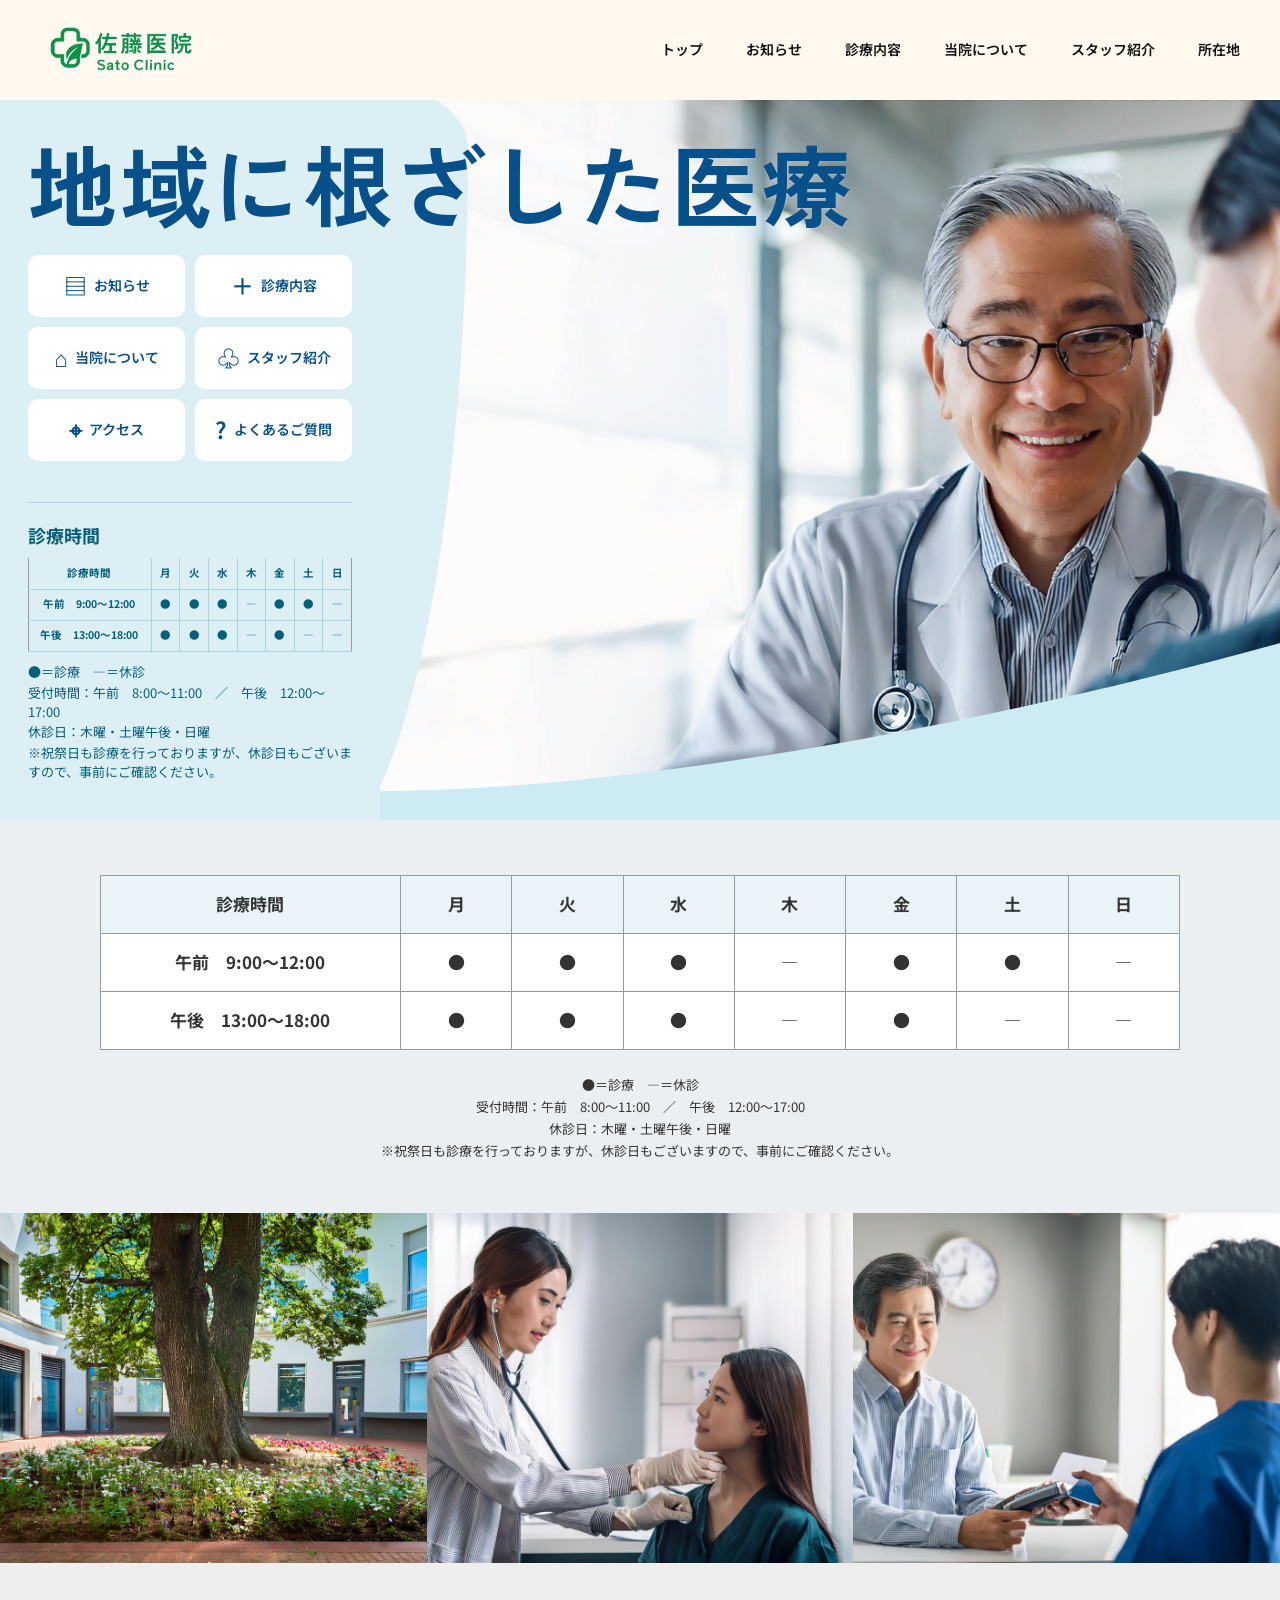
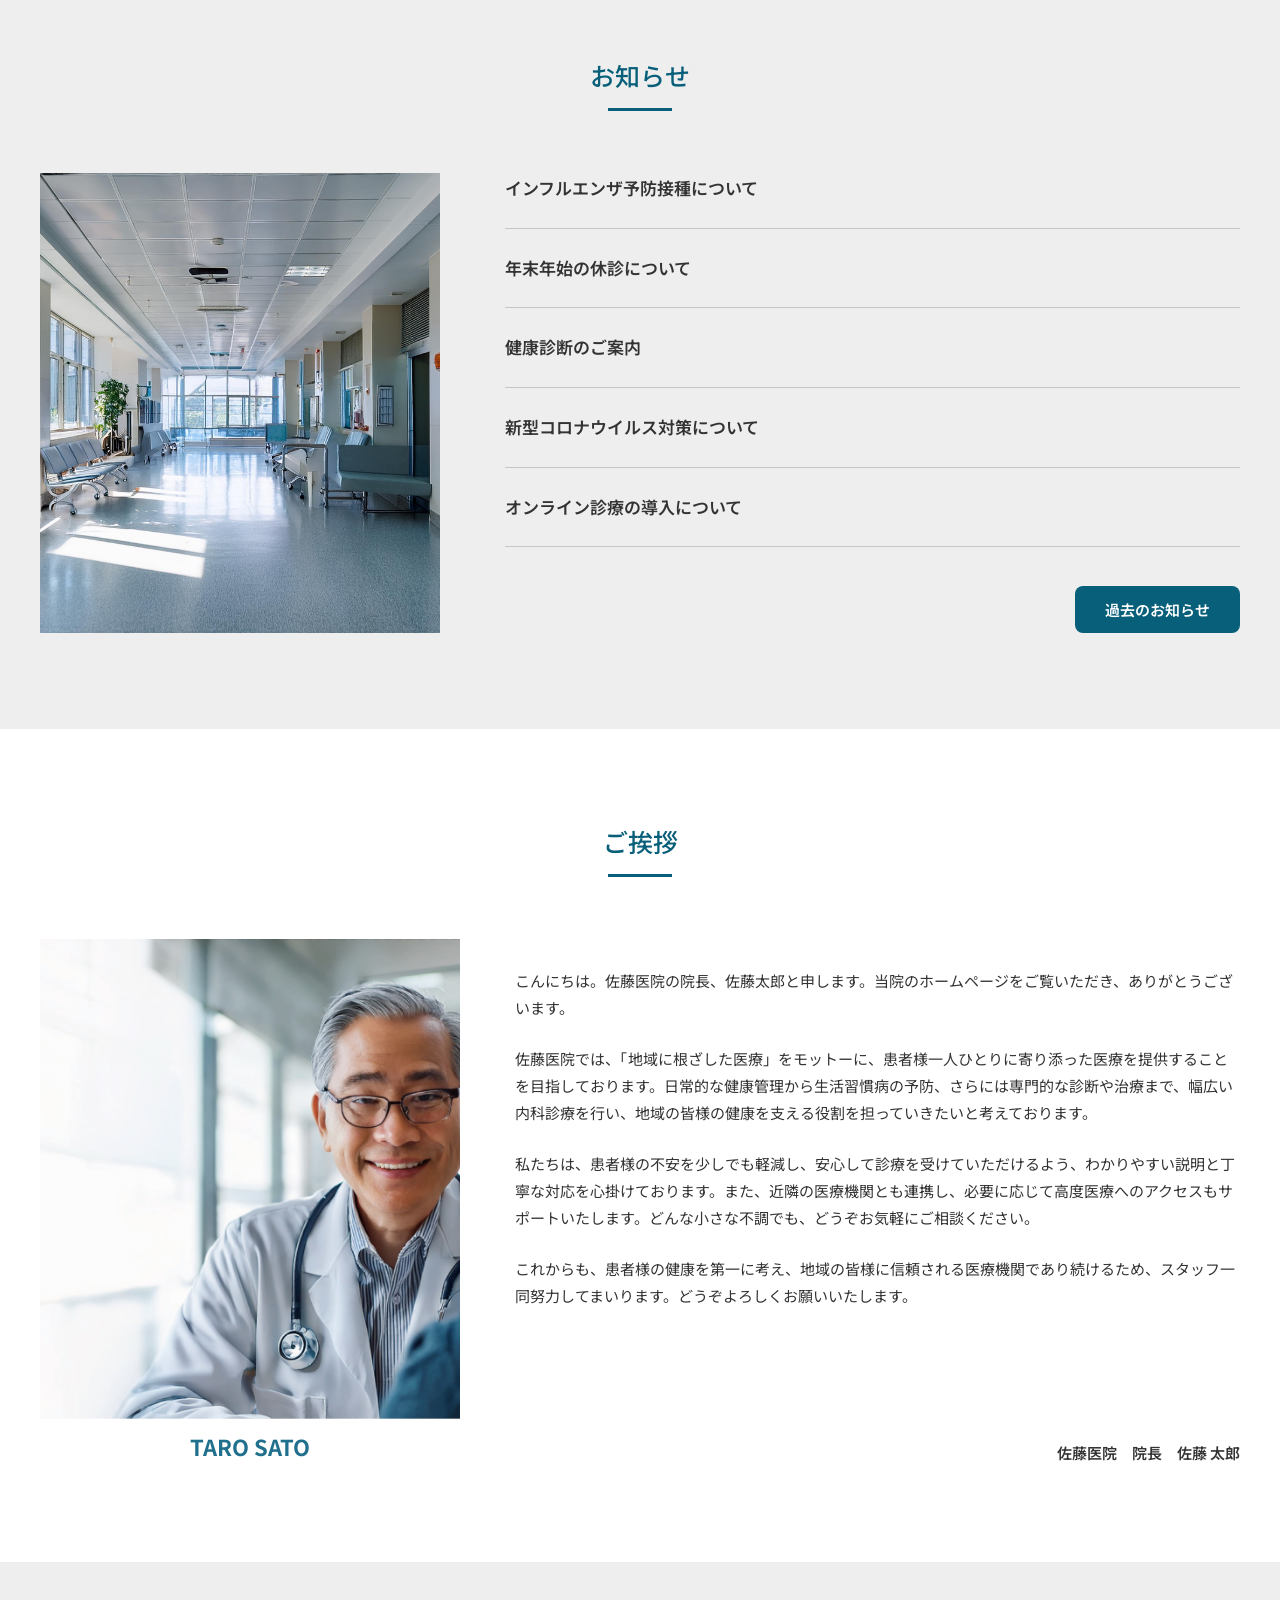
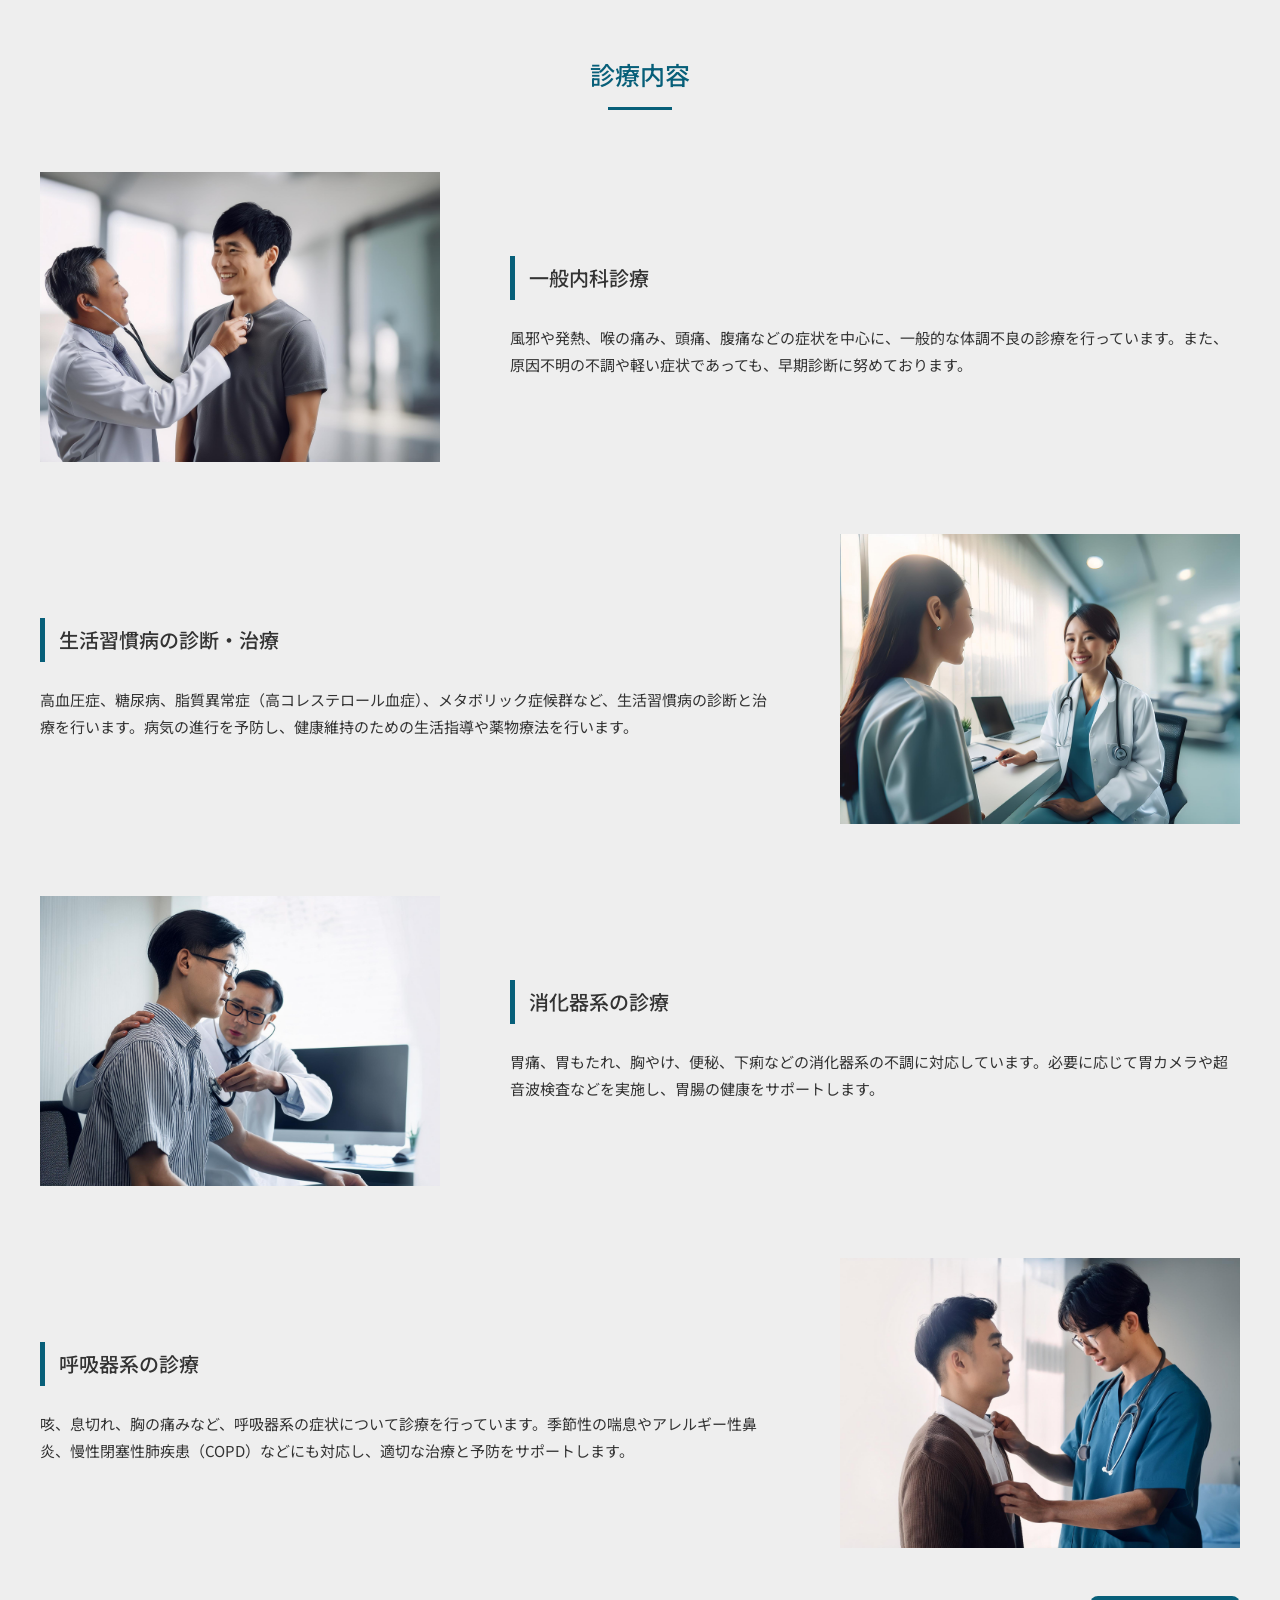
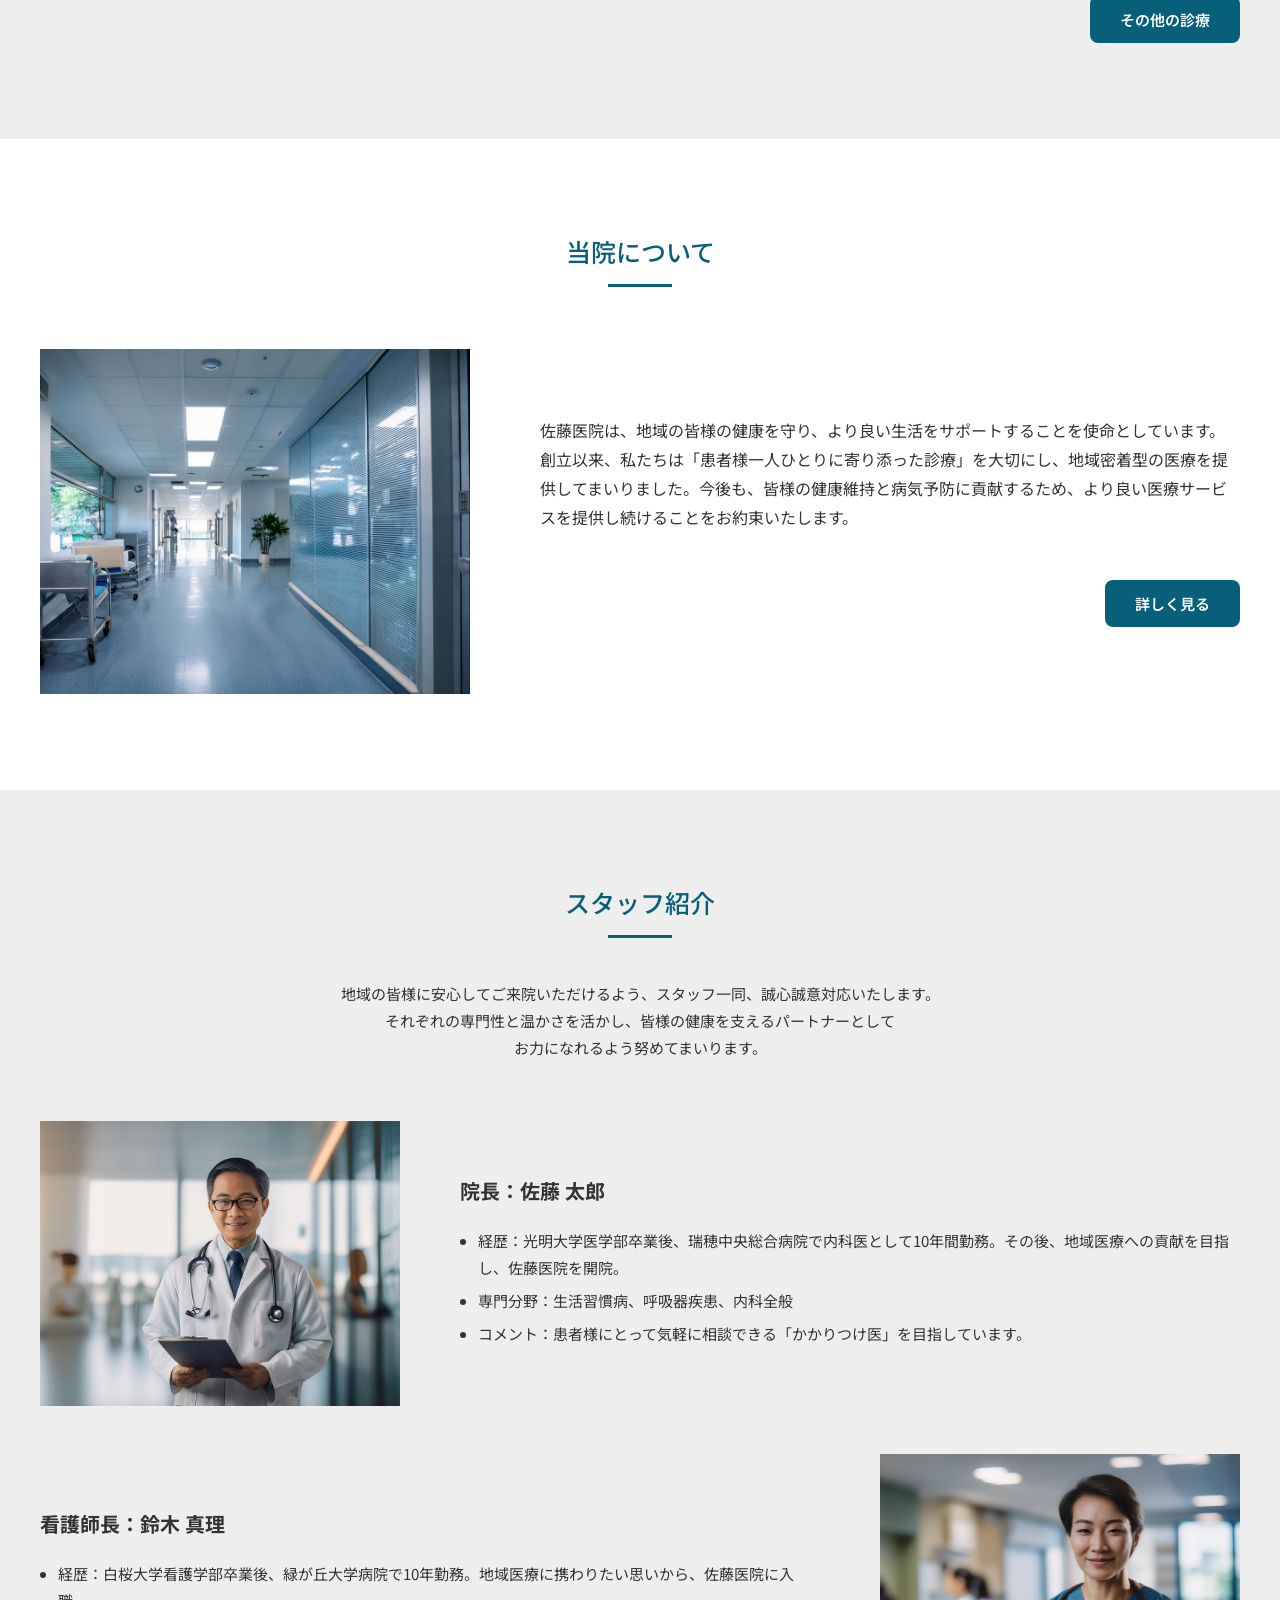
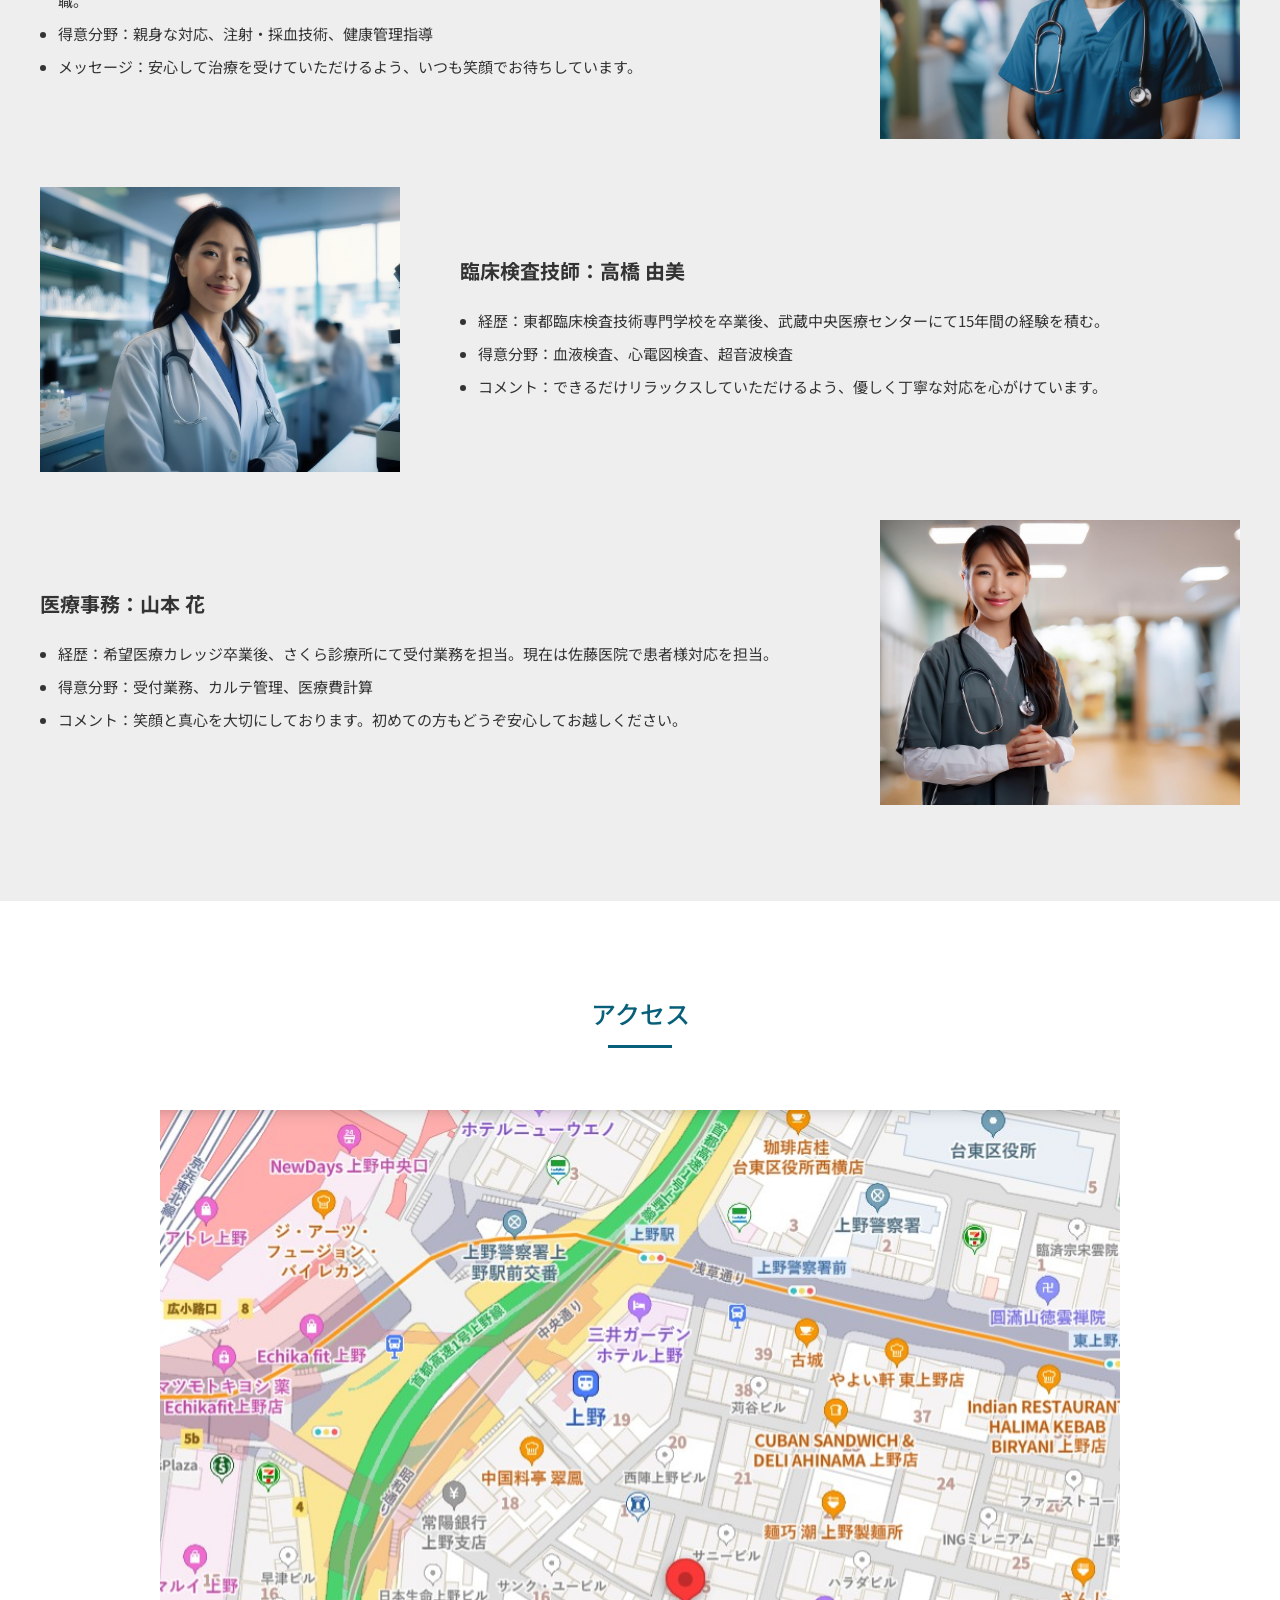
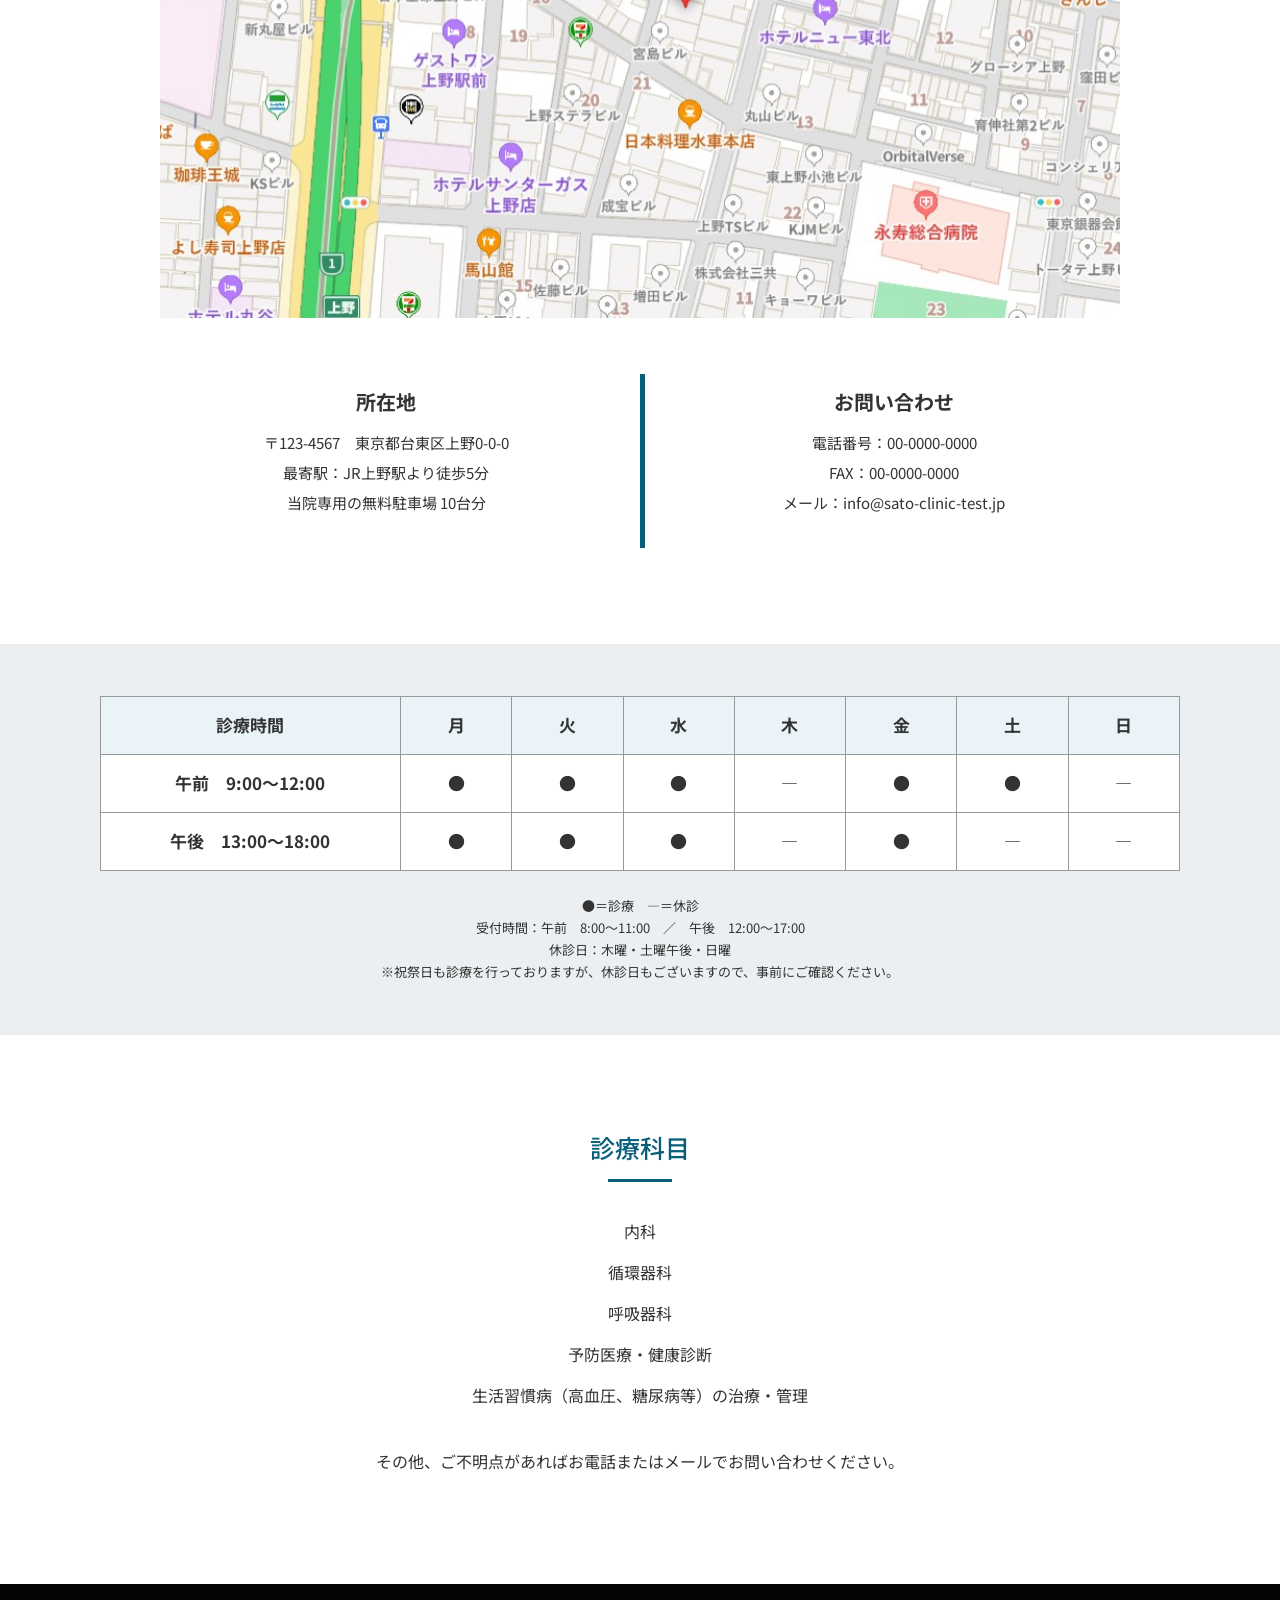
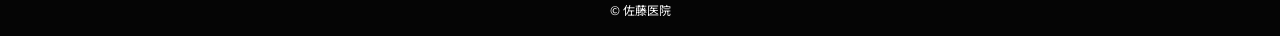
==== commit b608b3ad: "Heroキャッチコピー　サイズ・配置　調整" ====
--- a/index.html
+++ b/index.html
@@ -7,6 +7,8 @@
   <link rel="preconnect" href="https://fonts.googleapis.com">
   <link rel="preconnect" href="https://fonts.gstatic.com" crossorigin>
   <link href="https://fonts.googleapis.com/css2?family=Noto+Sans+JP:wght@400;500;600;700&display=swap" rel="stylesheet">
+  <link href="https://fonts.googleapis.com/css2?family=Zen+Kaku+Gothic+New:wght@700&display=swap" rel="stylesheet">
+  <link href="https://fonts.googleapis.com/css2?family=M+PLUS+1p:wght@700;800&display=swap" rel="stylesheet">
   <link rel="stylesheet" href="./css/style.css">
 </head>
 <body>
--- a/css/style.css
+++ b/css/style.css
@@ -301,6 +301,17 @@
 @media (max-width:768px){.hero-photo:after{bottom:-13%;height:66px;transform:rotate(-1deg)}}
 @media (max-width:480px){.hero-photo:after{height:48px}}
 .hero-panel-logo{display:none}
+.site-header{background:#fff9ee}.hero-panel-copy{font-family:'M PLUS 1p','Noto Sans JP',sans-serif;font-size:48px;font-weight:800;line-height:1.18}
+@media (max-width:768px){.hero-panel-copy{font-size:38px;line-height:1.2}}
+@media (max-width:480px){.hero-panel-copy{font-size:34px}}
+.hero-panel-copy{width:760px;font-size:clamp(76px,5vw,84px)}
+@media (max-width:768px){.hero-panel-copy{width:auto;font-size:38px}}
+@media (max-width:480px){.hero-panel-copy{font-size:34px}}
+.site-header{background:#fff9f0}.header-inner{background:transparent}
+.site-header,.header-inner{background:#fff6e8}.hero-panel-copy{position:relative;z-index:3;width:560px;max-width:none;white-space:nowrap;font-size:56px;line-height:1.16;text-shadow:0 1px 2px rgba(255,255,255,.35)}
+@media (max-width:768px){.hero-panel-copy{width:auto;max-width:100%;white-space:normal;font-size:38px}}
+@media (max-width:480px){.hero-panel-copy{font-size:34px}}
+.site-header{background:#eef7fa}.hero-panel-copy{font-family:'Zen Kaku Gothic New','Noto Sans JP',sans-serif;font-weight:700}
 .hero-panel-copy{margin-top:0}
 @media (max-width:768px){.hero-panel-copy{margin-top:0}}
 .hero-photo:before{left:-188px;top:-3%;width:276px;height:108%;border-radius:0 42% 56% 0 / 0 9% 91% 100%;background:#dceff5}
@@ -311,6 +322,10 @@
 .hero-photo{isolation:isolate}
 @media (max-width:768px){.hero-photo:after{left:0;right:0;bottom:-28px;height:88px;background:#cdebf3;clip-path:polygon(0 28%,20% 25%,40% 20%,60% 14%,80% 7%,100% 0,100% 100%,0 100%)}}
 @media (max-width:480px){.hero-photo:after{bottom:-20px;height:60px}}
+.site-header{background:#fff9f0!important}.header-inner{background:transparent!important}
+.hero-panel-copy{width:900px;max-width:none;font-size:clamp(80px,7vw,100px);line-height:1.08;white-space:nowrap;letter-spacing:.02em}.hero-panel-copy br{display:none}
+@media (max-width:768px){.hero-panel-copy{width:auto;max-width:100%;font-size:38px;line-height:1.2;white-space:normal}.hero-panel-copy br{display:block}}
+@media (max-width:480px){.hero-panel-copy{font-size:34px}}
 .hero-photo:before{left:-182px;width:270px;border-radius:0 38% 52% 0 / 0 8% 92% 100%}
 @media (max-width:768px){.hero-photo:before{display:none}}
 .hero-photo:before{border-radius:0 38% 68% 0 / 0 8% 92% 100%}
@@ -324,3 +339,4 @@
 .hero-photo:after{left:0;right:0;bottom:-62px;height:178px;border-radius:0;background:#cdebf3;opacity:1;transform:none;box-shadow:none;clip-path:polygon(0 38%,10% 37%,20% 35%,30% 32%,40% 28%,50% 23%,60% 18%,70% 13%,80% 8%,90% 4%,100% 0,100% 100%,0 100%)}
 @media (max-width:768px){.hero-photo:after{left:0;right:0;bottom:-28px;height:88px;border-radius:0;background:#cdebf3;opacity:1;transform:none;box-shadow:none;clip-path:polygon(0 30%,20% 27%,40% 22%,60% 16%,80% 8%,100% 0,100% 100%,0 100%)}}
 @media (max-width:480px){.hero-photo:after{bottom:-20px;height:60px}}
+.site-header{background:#fff9f0!important}.header-inner{background:transparent!important}
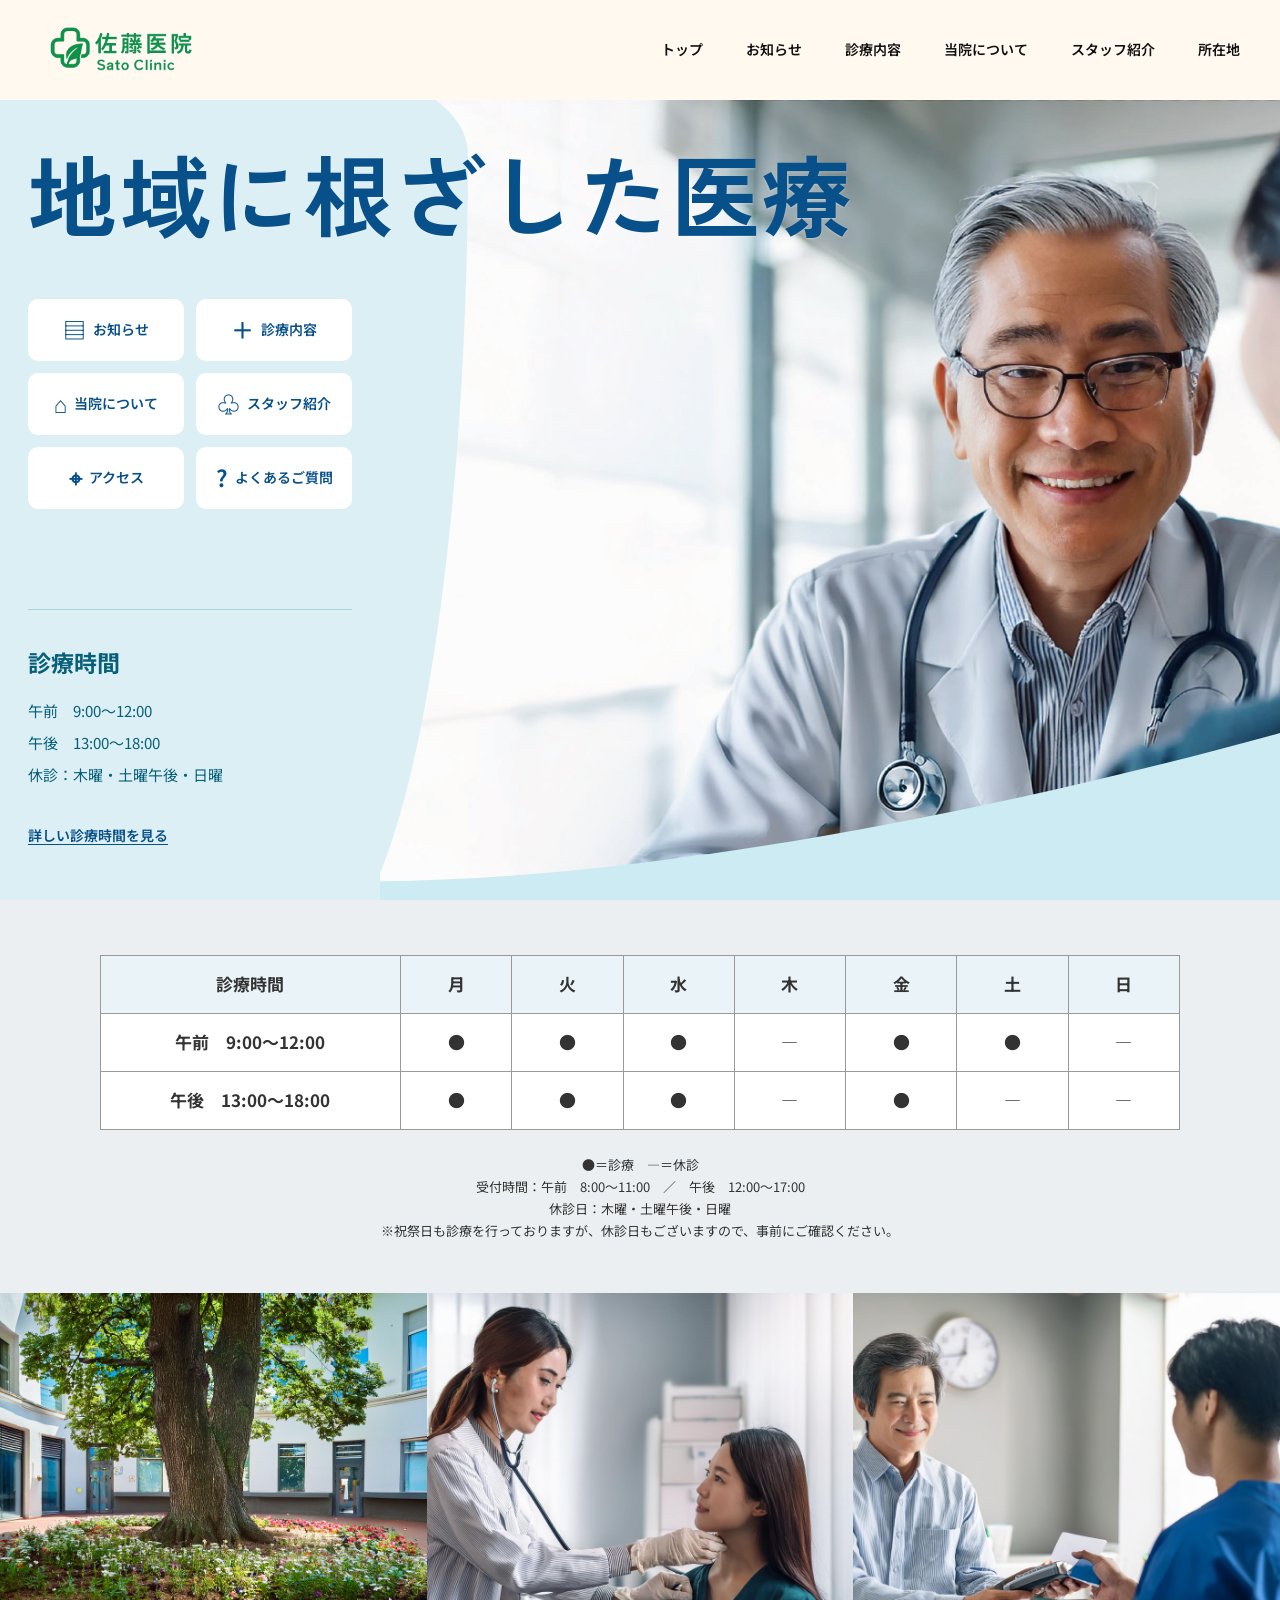
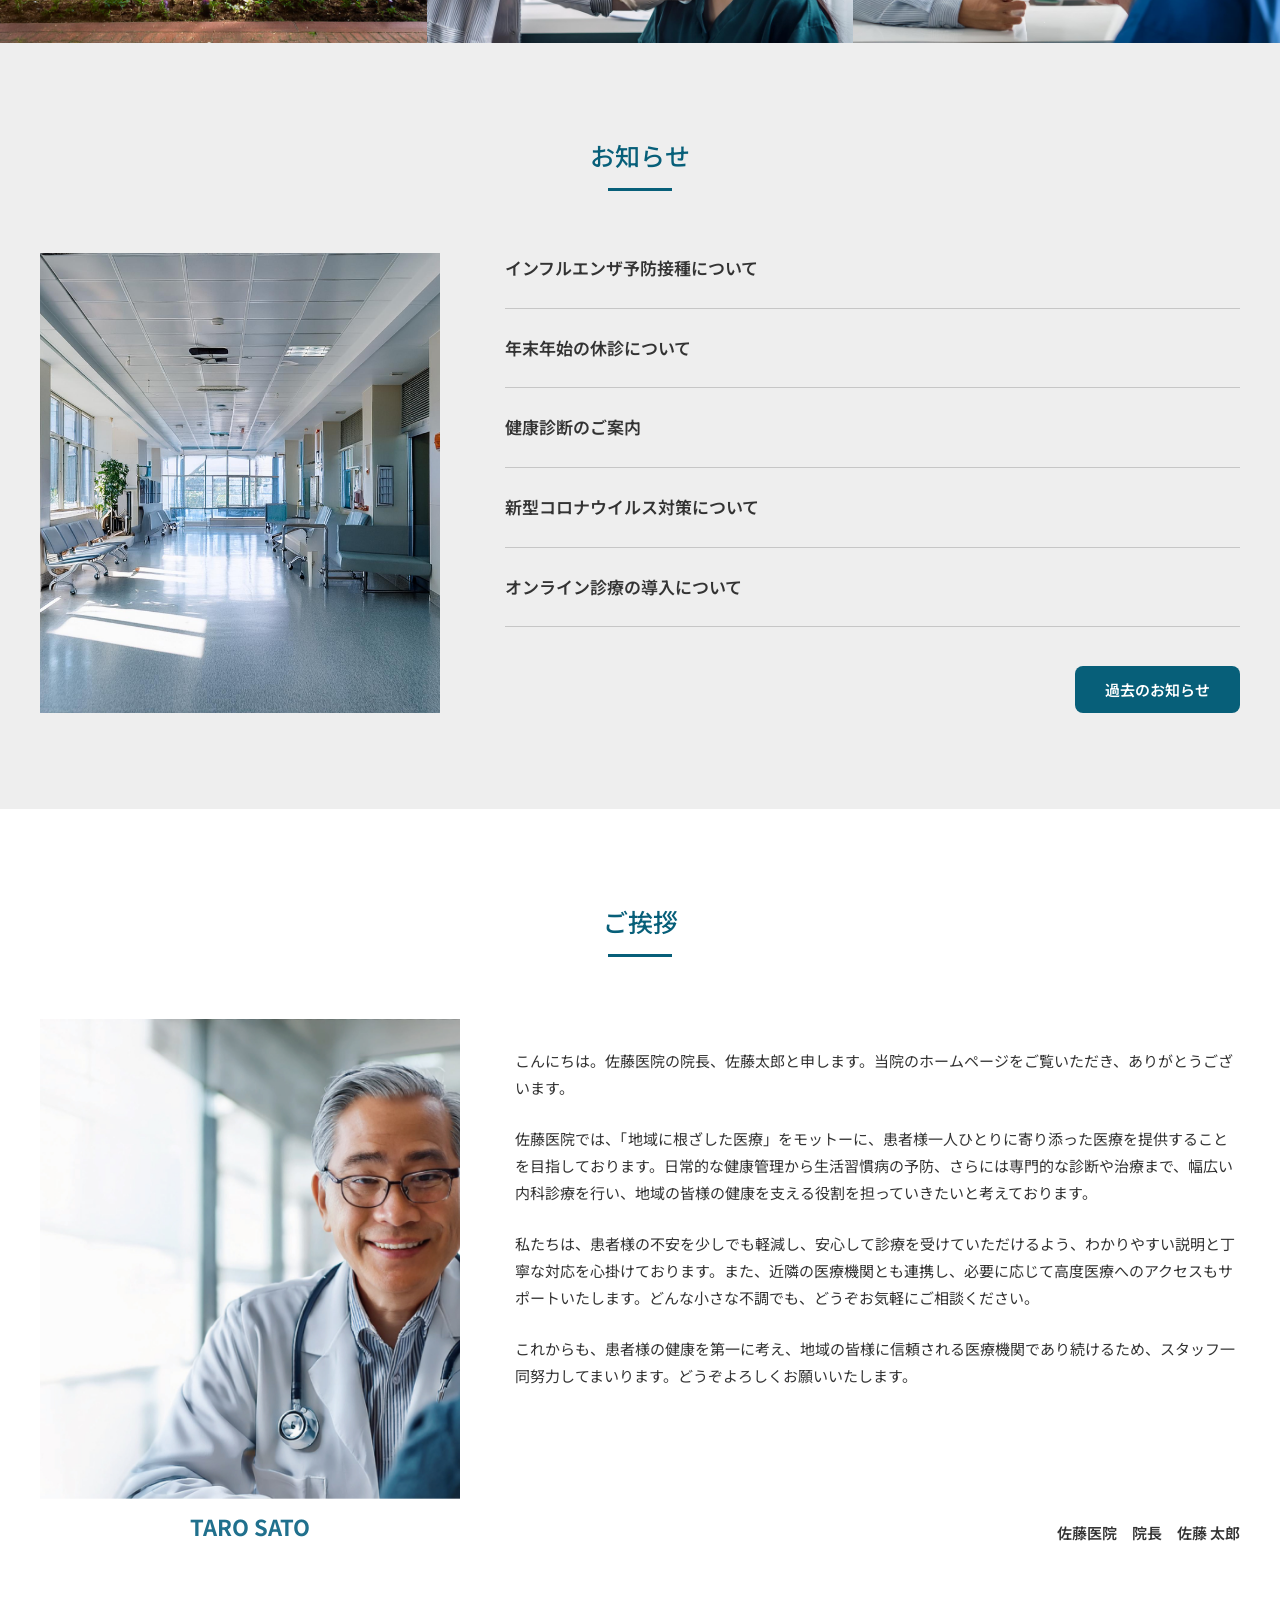
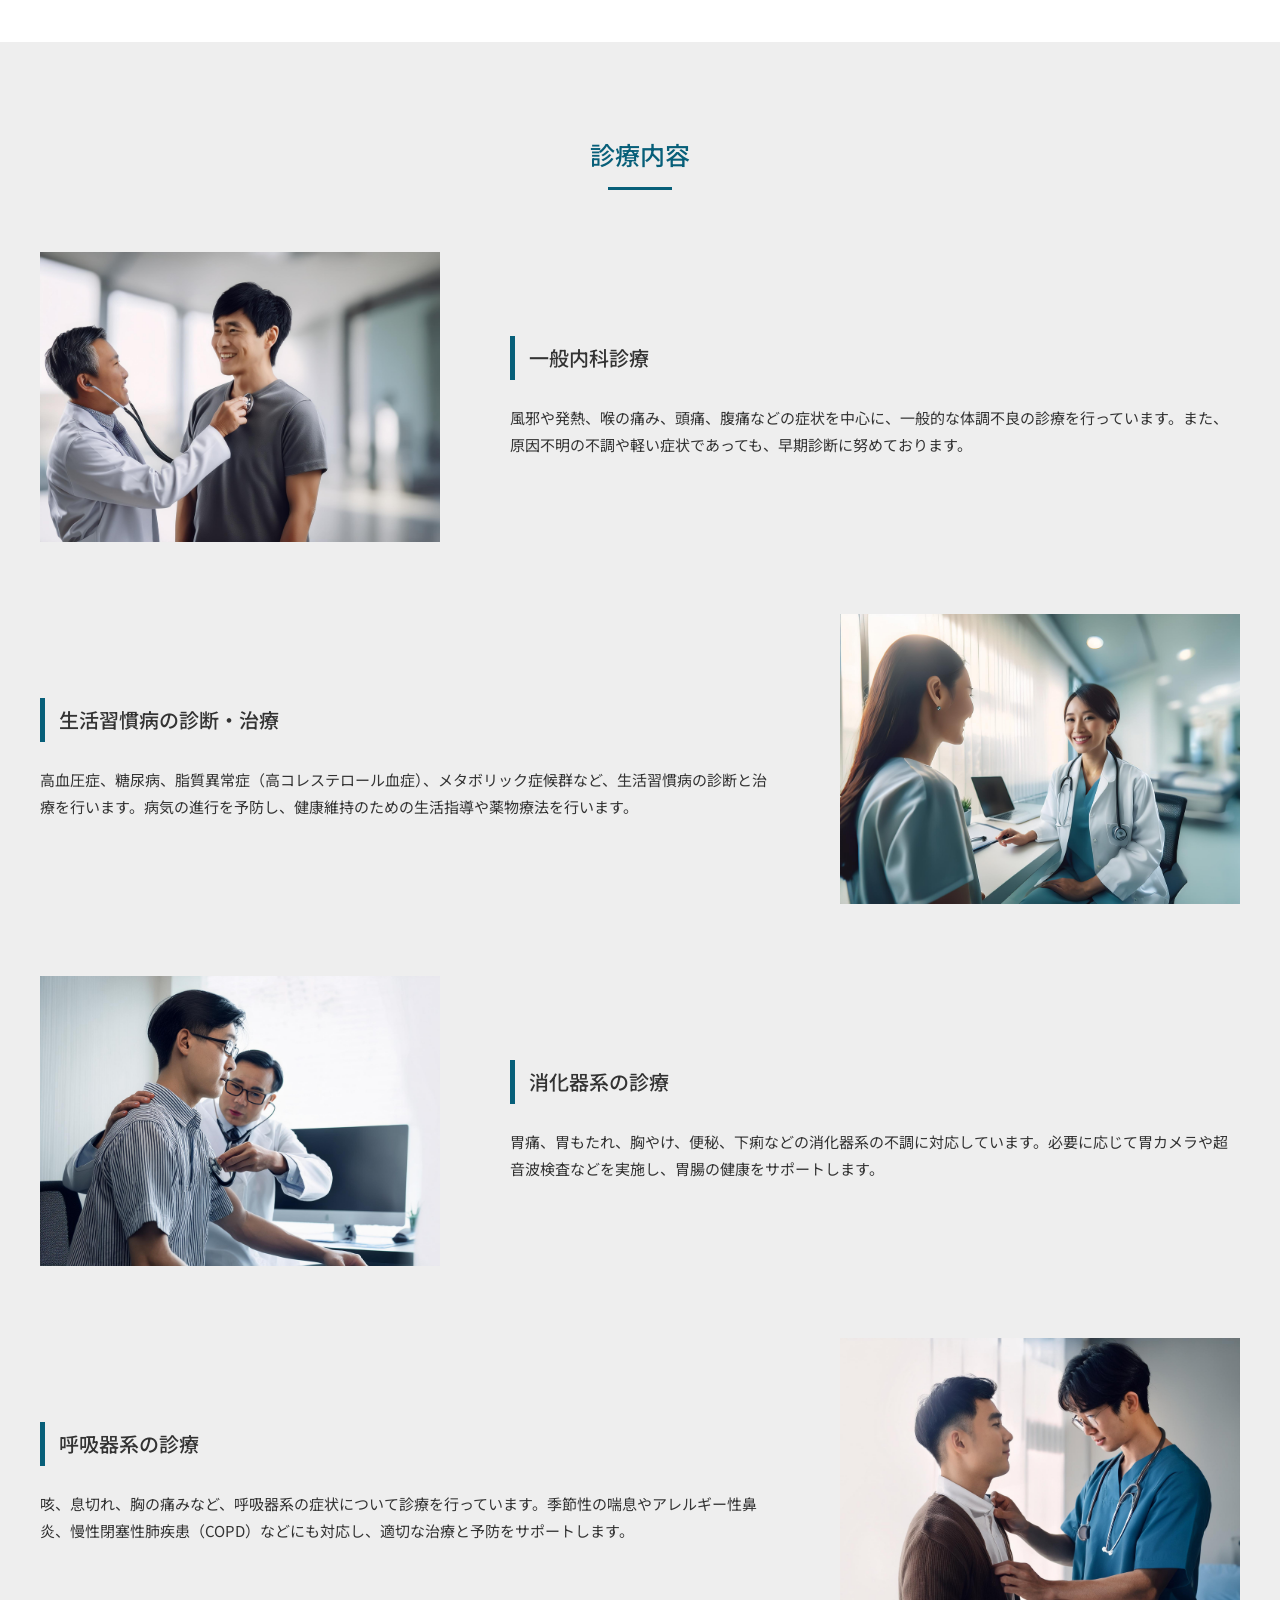
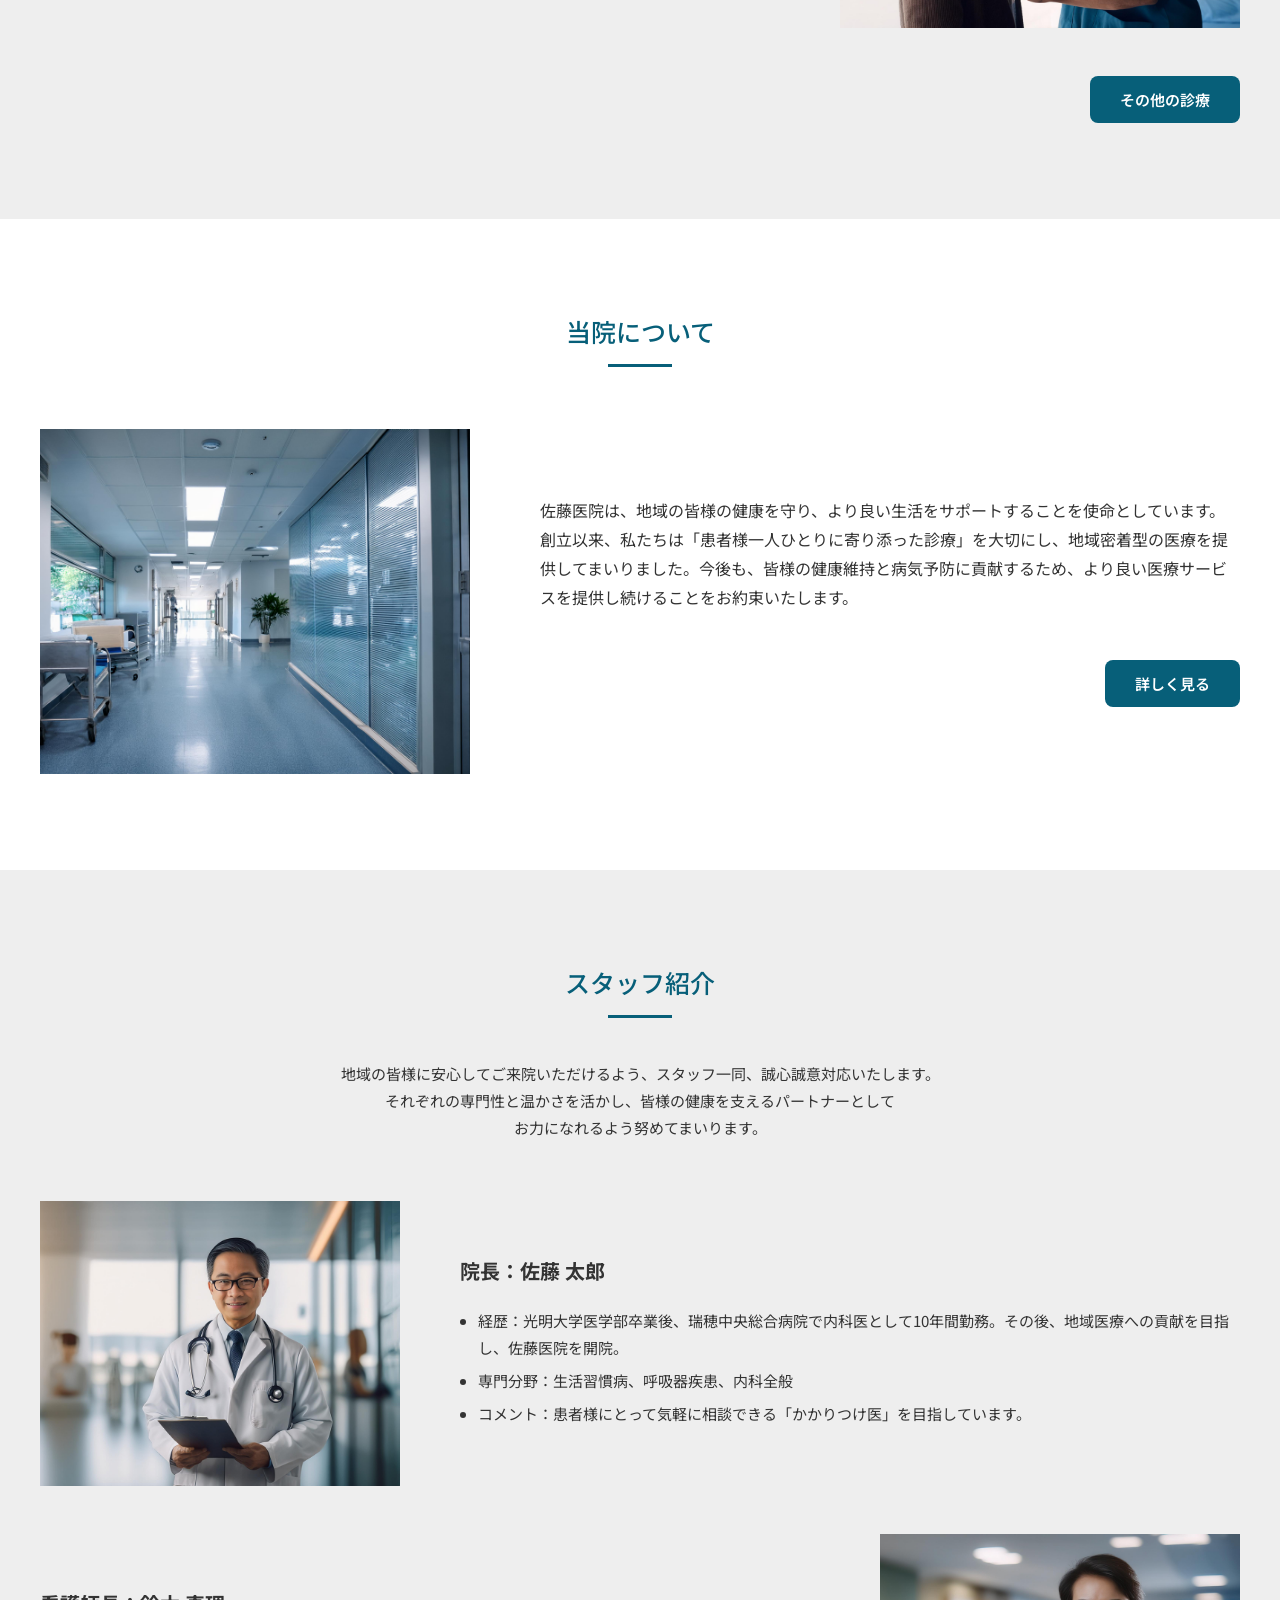
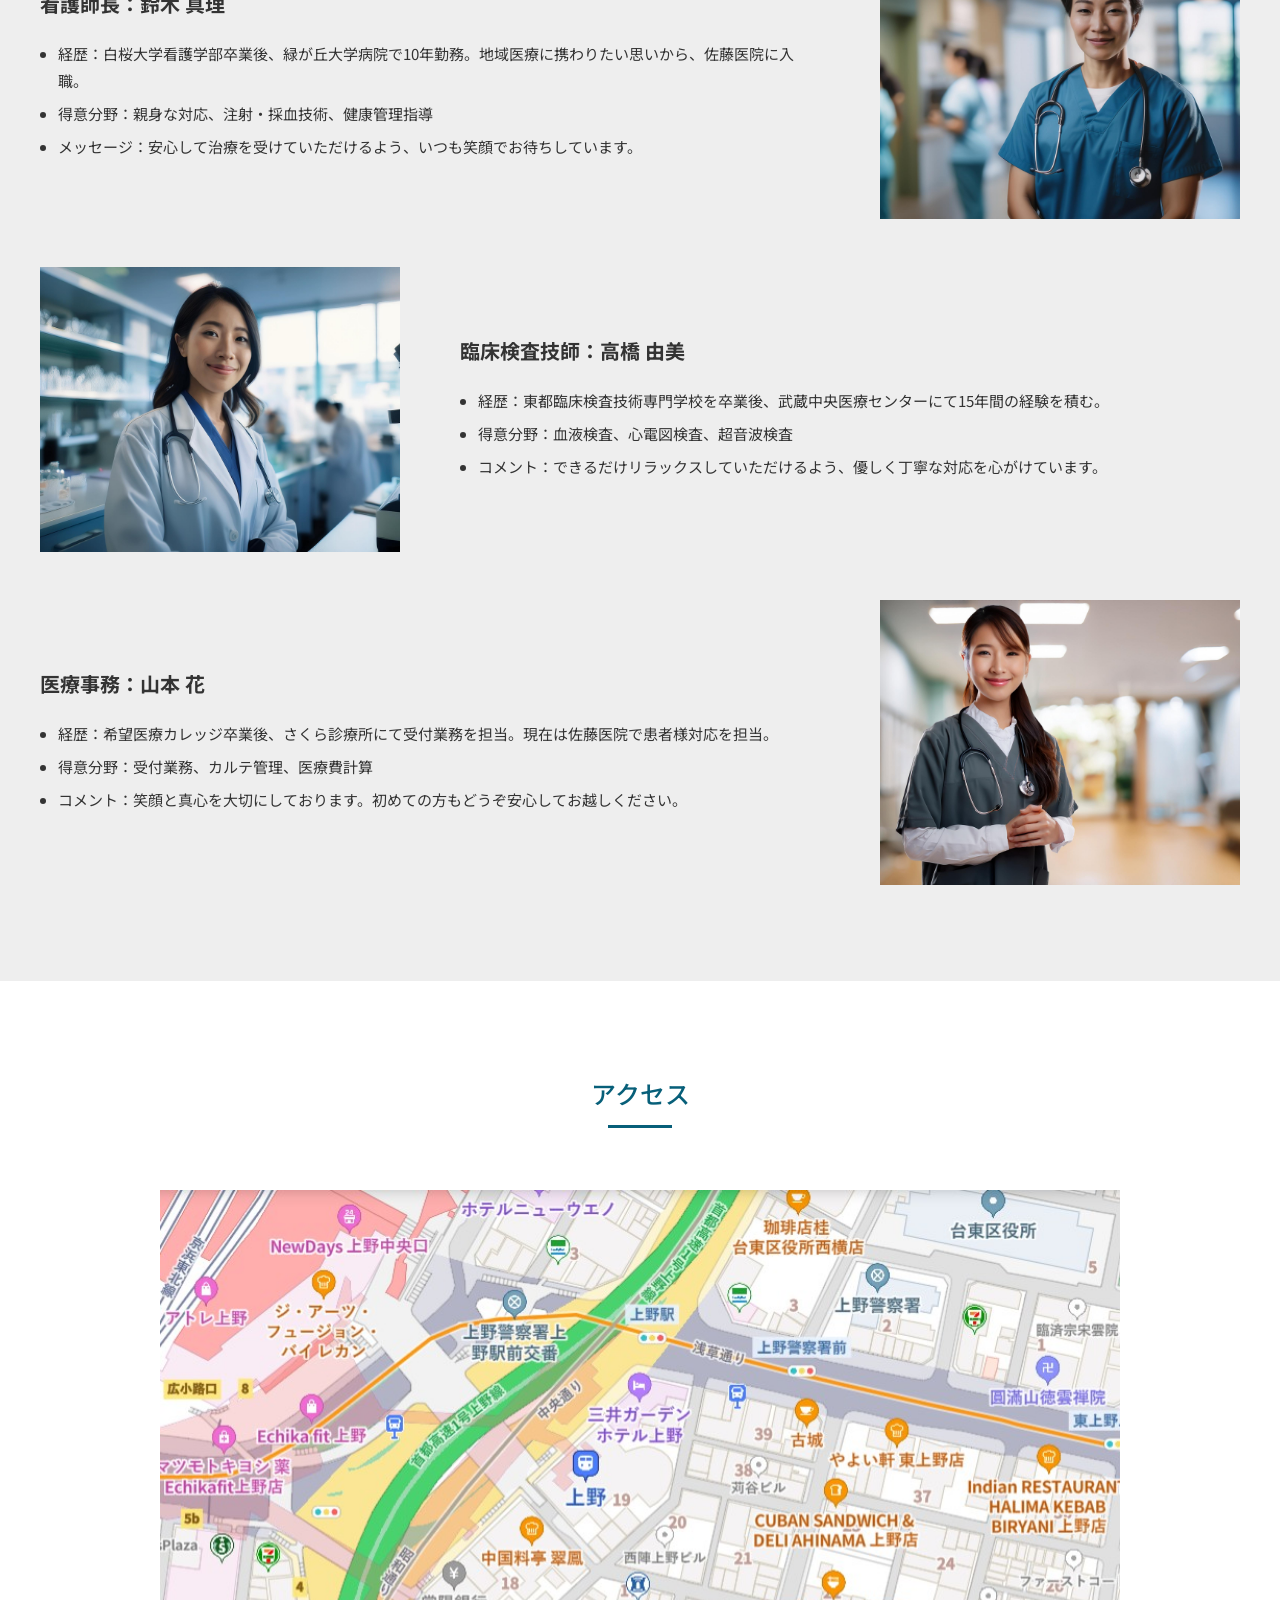
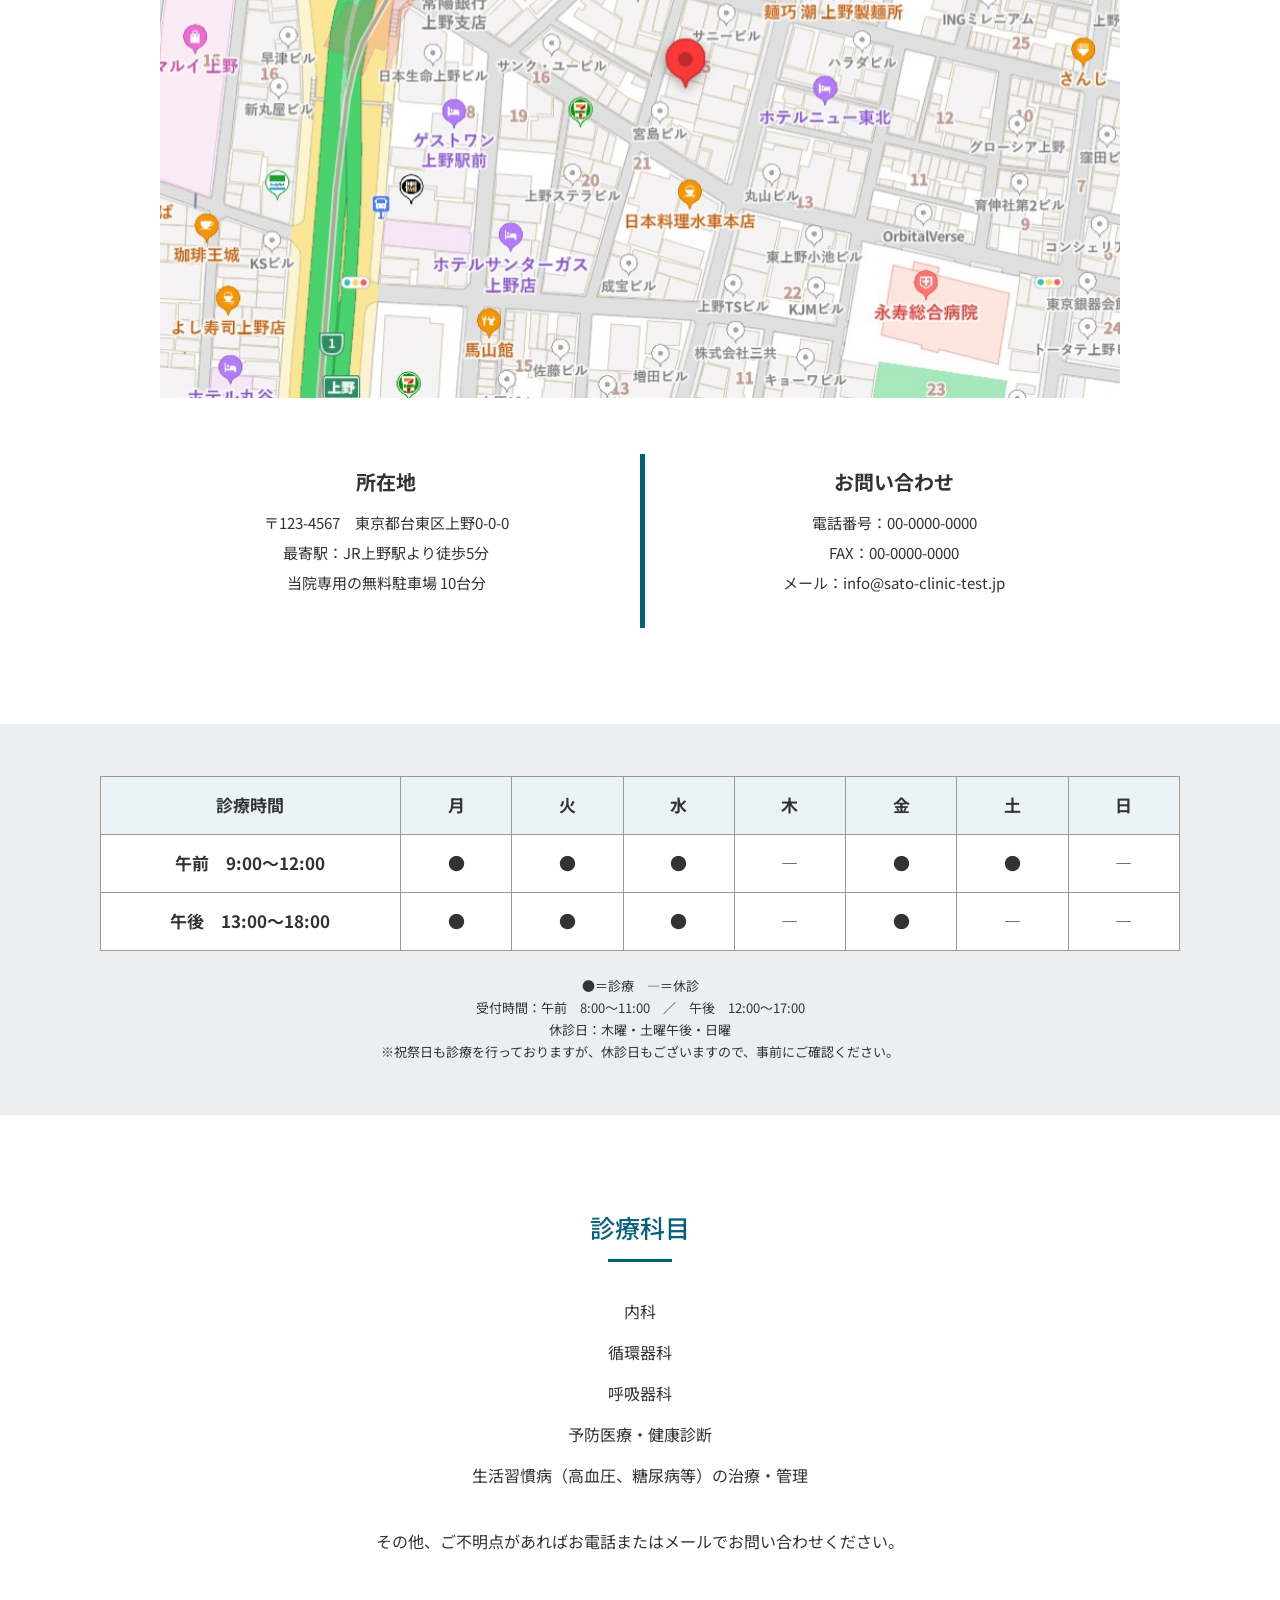
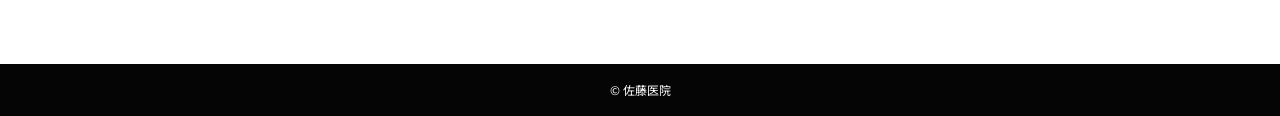
==== commit a233af6f: "ファーストビュー　調整" ====
--- a/index.html
+++ b/index.html
@@ -203,5 +203,14 @@
   }
 </script>
 <script>document.querySelector('.hero-panel-logo')?.remove();</script>
+<script>
+  const detailHours = document.querySelector('.hours-section:not(.bottom-hours)');
+  if (detailHours) detailHours.id = 'hero-hours-detail';
+  const compactHours = document.querySelector('.hero-hours');
+  if (compactHours) {
+    compactHours.innerHTML = '<h2>診療時間</h2><p>午前　9:00〜12:00</p><p>午後　13:00〜18:00</p><p>休診：木曜・土曜午後・日曜</p><a class="hero-hours-link" href="#hero-hours-detail">詳しい診療時間を見る</a>';
+  }
+</script>
+<script>document.querySelector('.hero-hours')?.classList.add('is-compact');</script>
 </body>
 </html>
--- a/css/style.css
+++ b/css/style.css
@@ -300,10 +300,24 @@
 .site-header{background:#e3f2f7}.hero-panel{background:#dceff5}.hero-photo:before{background:#dceff5;left:-170px;width:255px}.hero-photo:after{bottom:-16%;height:126px;background:rgba(185,226,239,.62);transform:rotate(-1.5deg)}.hero-hours{border-top-color:#a9d2df}.hero-hours .hours-table th,.hero-hours .hours-table td{border-color:#a9d2df}
 @media (max-width:768px){.hero-photo:after{bottom:-13%;height:66px;transform:rotate(-1deg)}}
 @media (max-width:480px){.hero-photo:after{height:48px}}
+.hero-hours-link{display:inline-block;margin-top:10px;color:#07508a;font-size:12px;font-weight:600;text-decoration:underline;text-underline-offset:3px}.hero-hours>p{font-size:13px}
+@media (max-width:768px){.hero-hours-link{font-size:12px}.hero-hours>p{font-size:12px}}
+.hero-hours h2{font-size:21px;margin-bottom:10px}.hero-hours>p{font-size:14px;line-height:1.7;margin:5px 0}.hero-hours-link{margin-top:14px;font-size:13px}
+@media (max-width:768px){.hero-hours h2{font-size:19px;margin-bottom:8px}.hero-hours>p{font-size:13px;line-height:1.7;margin:4px 0}.hero-hours-link{margin-top:11px;font-size:12px}}
+@media (min-width:769px){.hero-hours{margin-top:28px}.hero-hours h2{font-size:23px;margin-bottom:11px}.hero-hours>p{font-size:15px;line-height:1.8;margin:6px 0}.hero-hours-link{margin-top:15px;font-size:14px}}
+@media (max-width:768px){.hero-hours{margin-top:20px}.hero-hours h2{font-size:20px}.hero-hours>p{font-size:13.5px;line-height:1.8;margin:5px 0}.hero-hours-link{margin-top:12px;font-size:12.5px}}
+@media (min-width:769px){.hero-hours{margin-top:20px;padding-top:16px}.hero-hours>p{margin:5px 0}}
+@media (max-width:768px){.hero-hours{margin-top:16px;padding-top:14px}.hero-hours>p{margin:4px 0}}
+@media (min-width:769px){.hero-hours{margin-top:72px}}
+@media (min-width:769px){.hero-hours{margin-top:84px;padding-top:20px;padding-bottom:20px}}
+@media (min-width:769px){.hero-hours{padding-bottom:10px}}
+.hero-hours{visibility:hidden}.hero-hours.is-compact{visibility:visible}
 .hero-panel-logo{display:none}
 .site-header{background:#fff9ee}.hero-panel-copy{font-family:'M PLUS 1p','Noto Sans JP',sans-serif;font-size:48px;font-weight:800;line-height:1.18}
 @media (max-width:768px){.hero-panel-copy{font-size:38px;line-height:1.2}}
 @media (max-width:480px){.hero-panel-copy{font-size:34px}}
+@media (min-width:769px){.hero{height:800px}.hero-panel{padding-top:44px;padding-bottom:38px}.hero-panel-copy{margin-bottom:30px}.hero-links{gap:12px}.hero-hours{padding-top:20px;padding-bottom:14px}.hero-hours .hours-note{margin-top:13px}}
+@media (min-width:769px){.hero-panel-copy{margin-bottom:58px}}
 .hero-panel-copy{width:760px;font-size:clamp(76px,5vw,84px)}
 @media (max-width:768px){.hero-panel-copy{width:auto;font-size:38px}}
 @media (max-width:480px){.hero-panel-copy{font-size:34px}}
@@ -323,6 +337,11 @@
 @media (max-width:768px){.hero-photo:after{left:0;right:0;bottom:-28px;height:88px;background:#cdebf3;clip-path:polygon(0 28%,20% 25%,40% 20%,60% 14%,80% 7%,100% 0,100% 100%,0 100%)}}
 @media (max-width:480px){.hero-photo:after{bottom:-20px;height:60px}}
 .site-header{background:#fff9f0!important}.header-inner{background:transparent!important}
+@media (min-width:769px){.hero-hours{padding-top:20px}}
+@media (max-width:768px){.hero-hours{padding-top:14px}}
+@media (min-width:769px){.hero-hours{margin-top:72px;padding-top:16px;padding-bottom:14px}}
+@media (max-width:768px){.hero-hours{margin-top:20px;padding-top:14px;padding-bottom:2px}}
+@media (min-width:769px){.hero-hours{margin-top:100px;padding-top:32px;padding-bottom:24px}.hero-hours h2{margin-bottom:14px}.hero-hours-link{margin-top:30px}}
 .hero-panel-copy{width:900px;max-width:none;font-size:clamp(80px,7vw,100px);line-height:1.08;white-space:nowrap;letter-spacing:.02em}.hero-panel-copy br{display:none}
 @media (max-width:768px){.hero-panel-copy{width:auto;max-width:100%;font-size:38px;line-height:1.2;white-space:normal}.hero-panel-copy br{display:block}}
 @media (max-width:480px){.hero-panel-copy{font-size:34px}}
